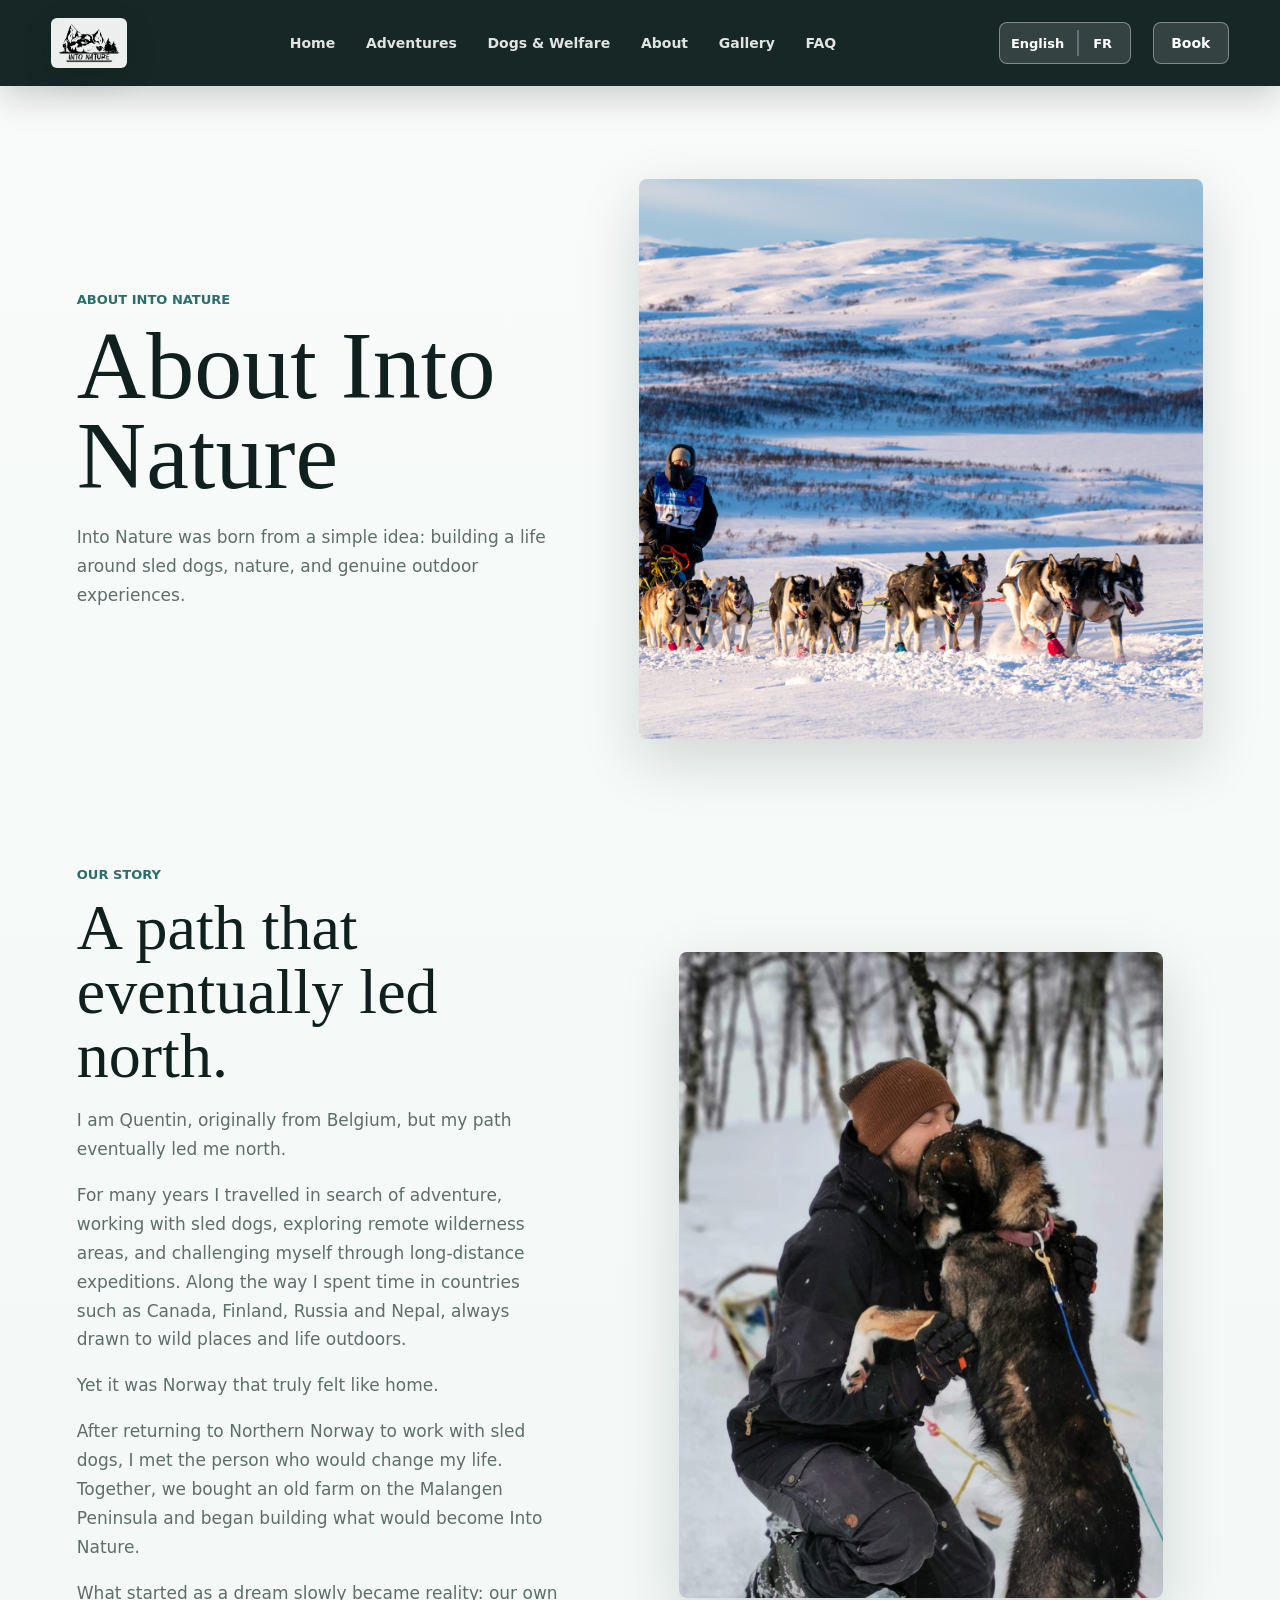
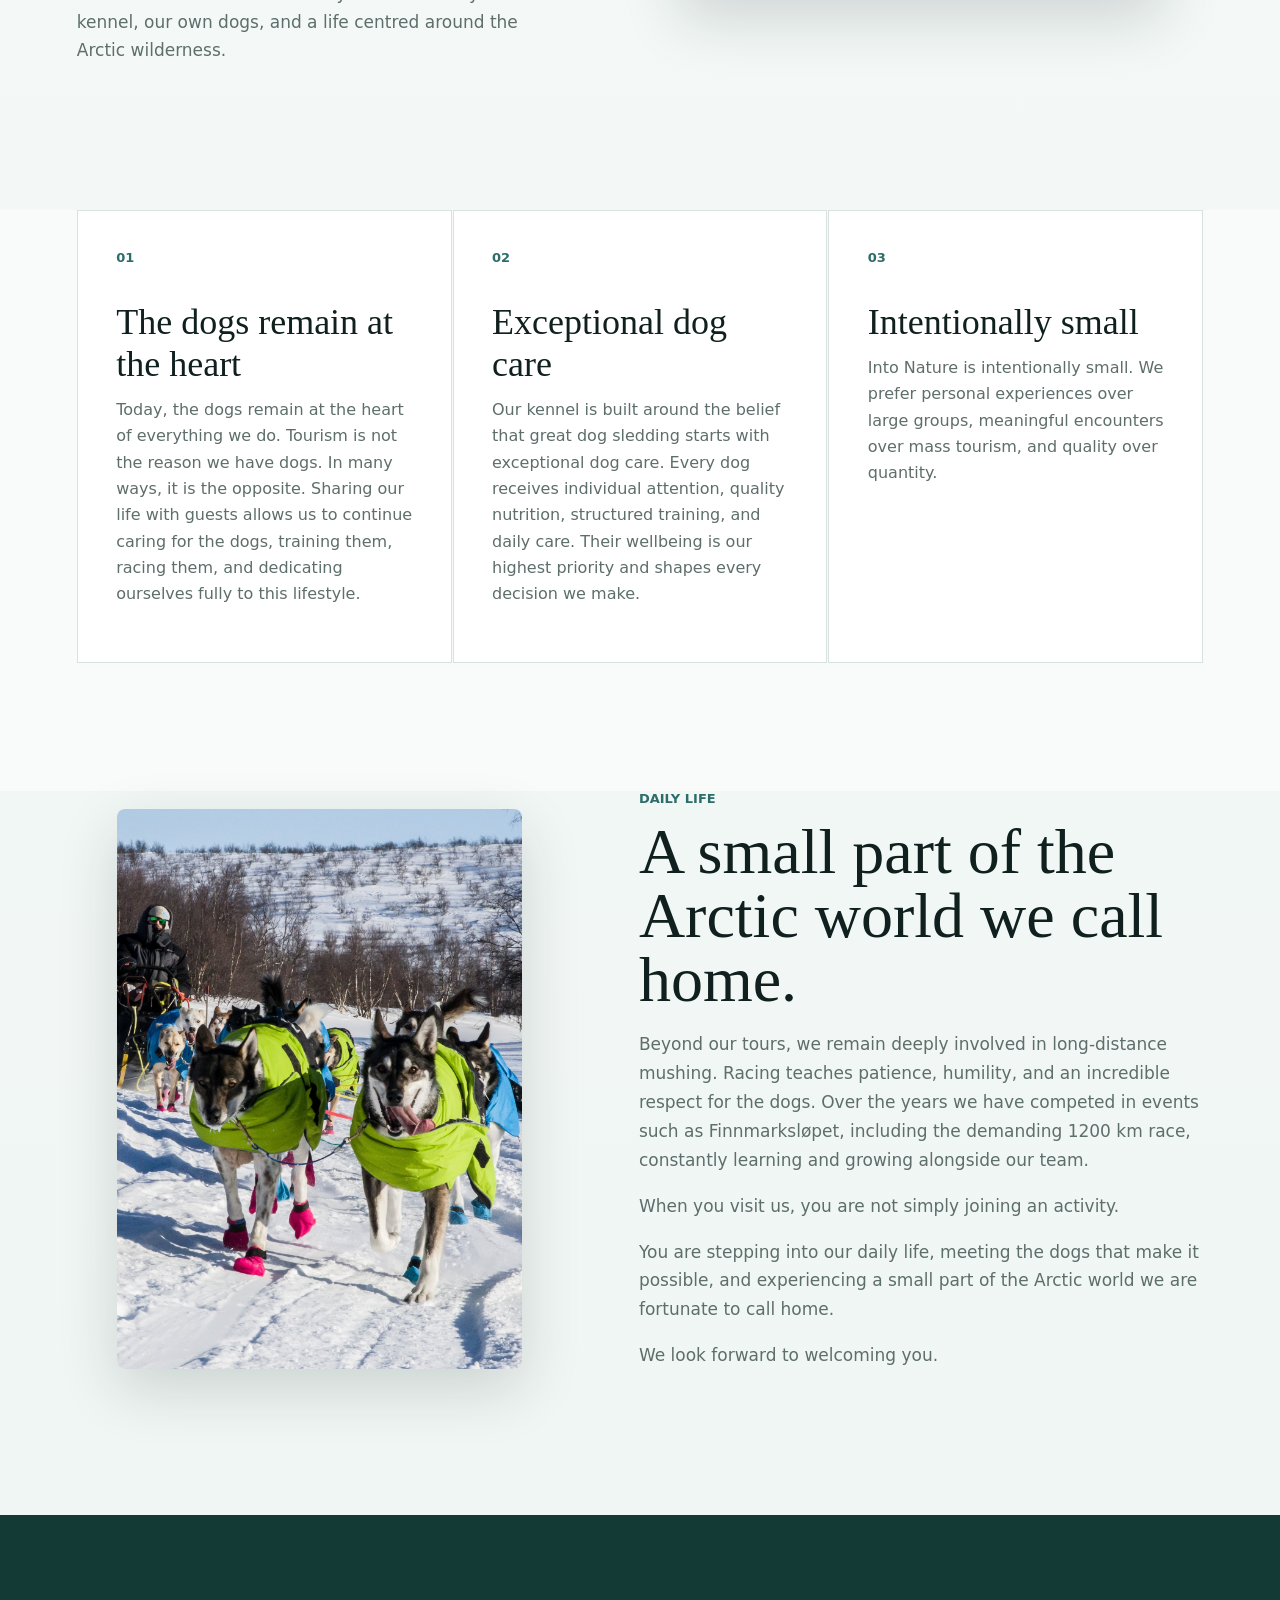
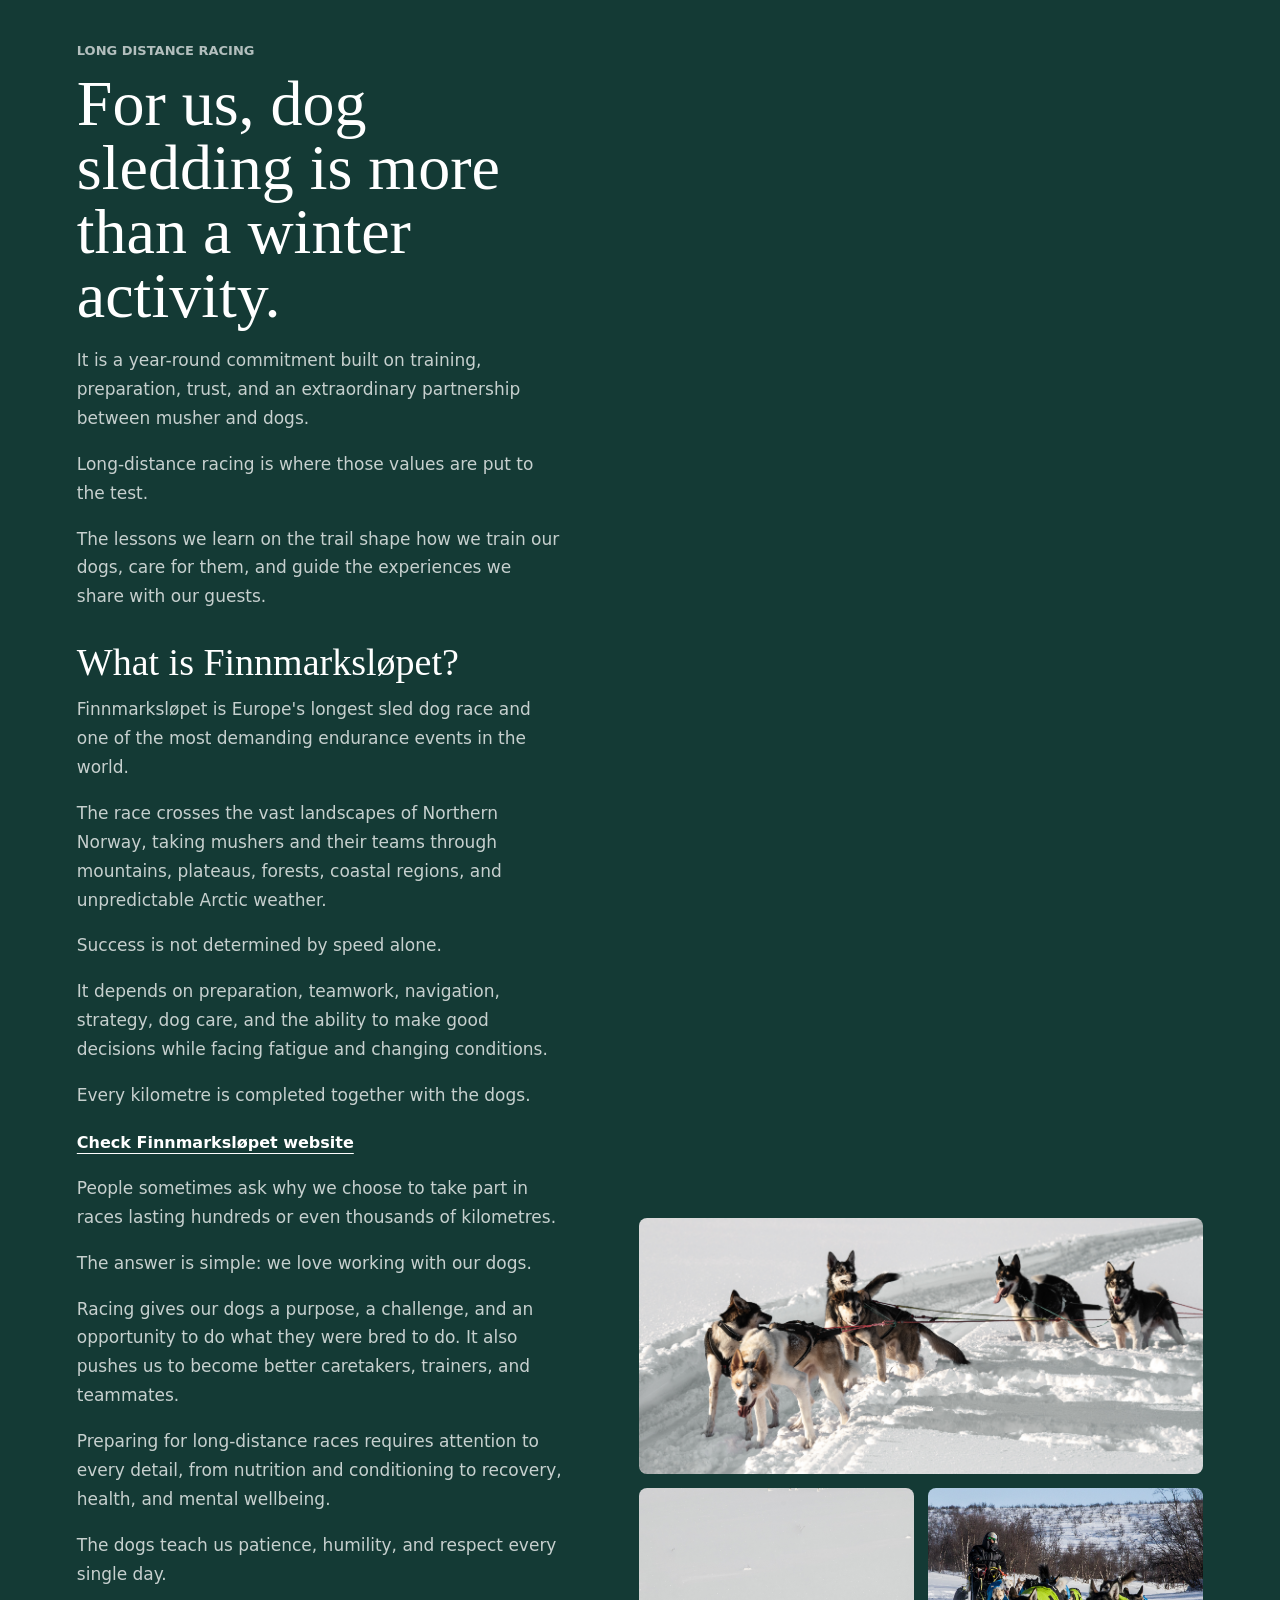
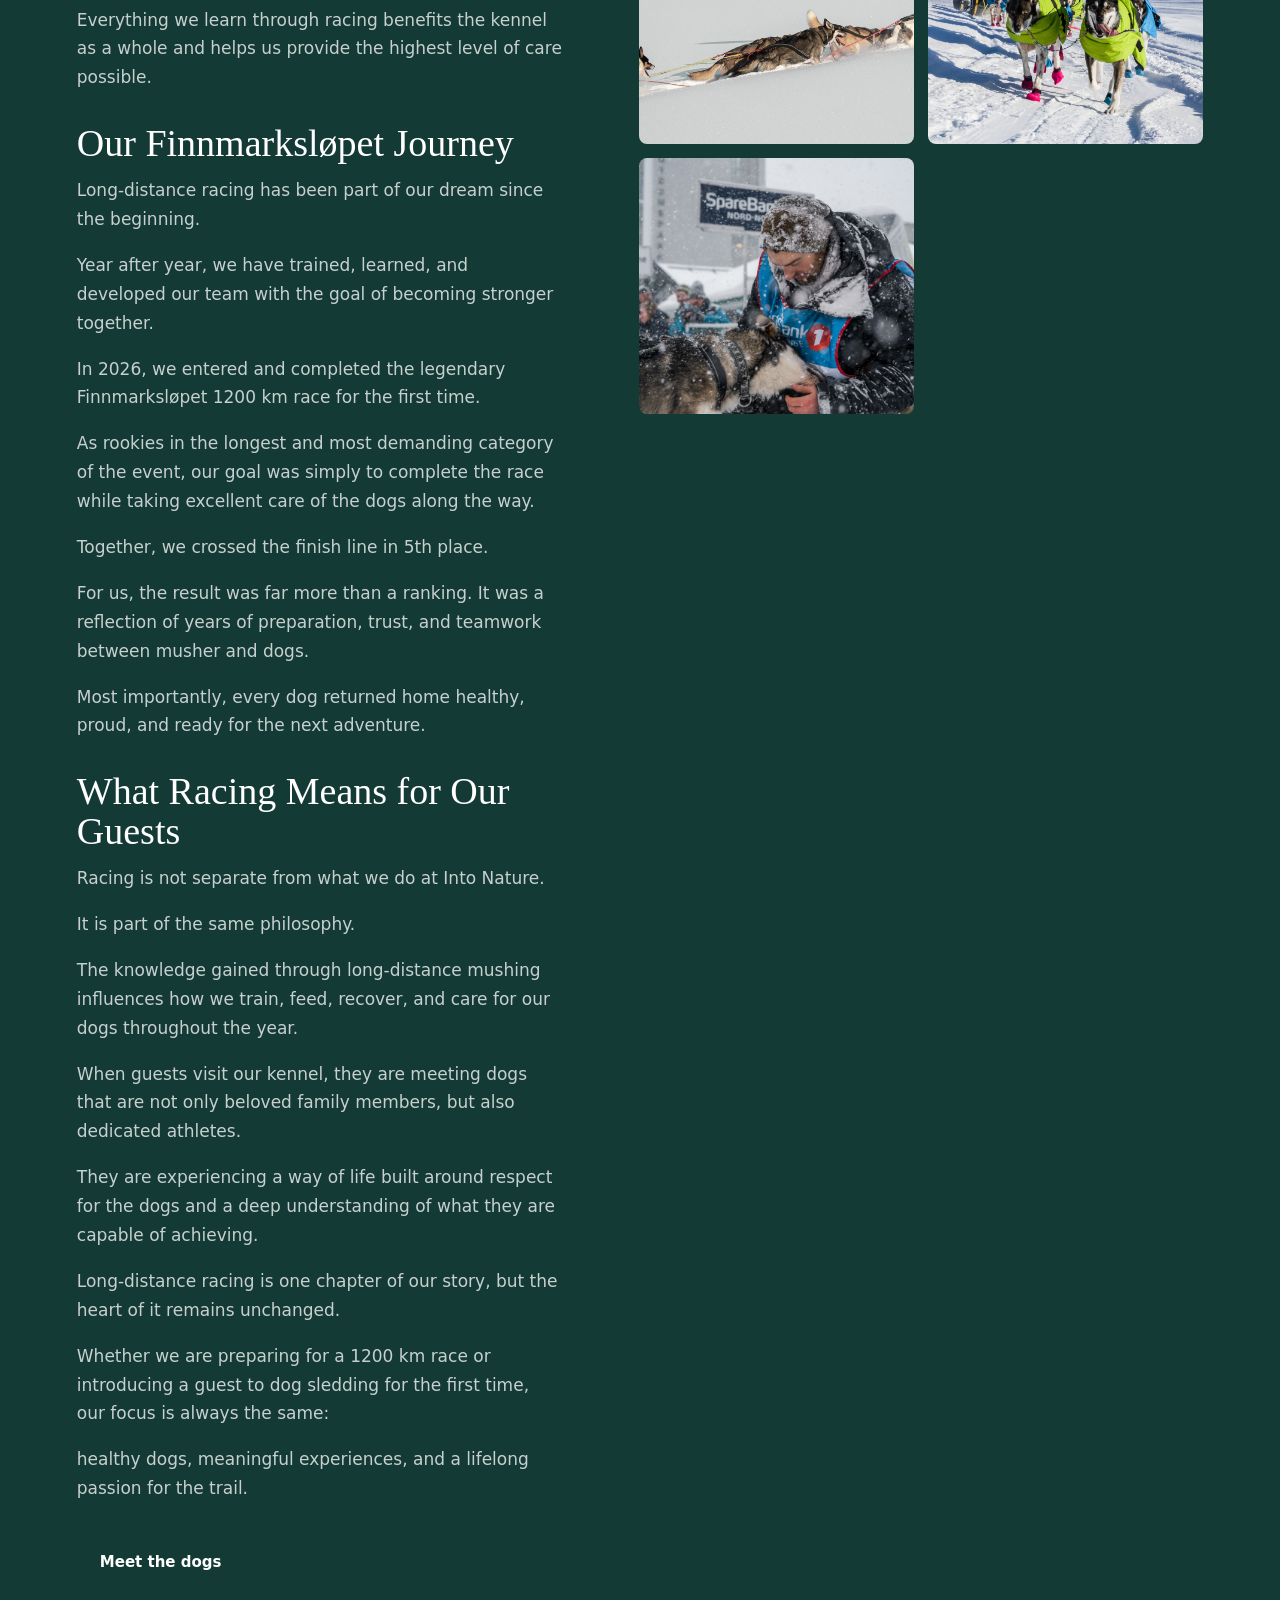
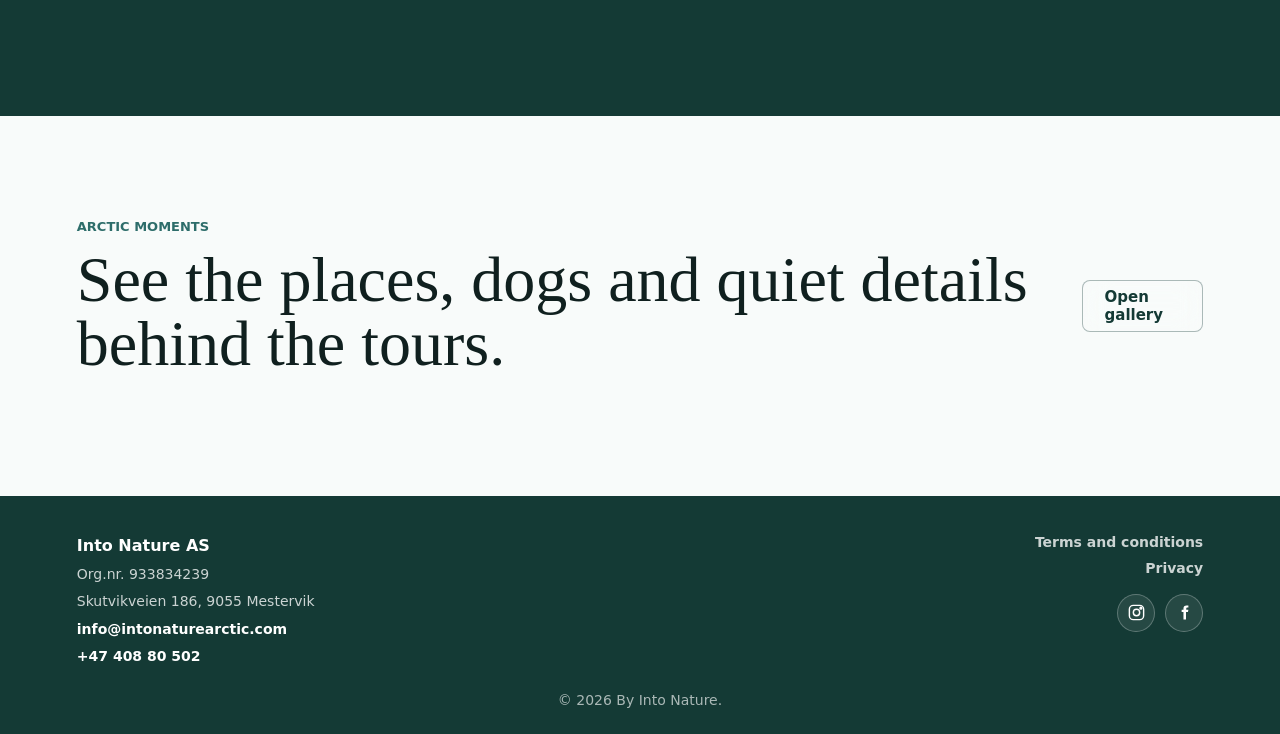
==== about.html @ b2d0daa9 "- Added About and Gallery pages with content, imagery and responsive layouts - Updated About page te" ====
<!doctype html>
<html lang="en">
  <head>
    <meta charset="utf-8">
    <meta name="viewport" content="width=device-width, initial-scale=1">
    <title>About Into Nature | Arctic Adventures near Tromso</title>
    <meta
      name="description"
      content="Meet Into Nature, a small family-run kennel and Arctic adventure company in Malangen near Tromso."
    >
    <link rel="icon" href="assets/shared/logo/intonature-logo-black.png">
    <link rel="stylesheet" href="css/styles.css?v=20260618-1">
  </head>
  <body class="legal-page">
    <header class="site-header" aria-label="Primary navigation">
      <a class="brand page-brand" href="index.html#top" aria-label="Into Nature Arctic Adventures home">
        <img class="brand-logo" src="assets/shared/logo/intonature-logo-black.png" alt="">
      </a>
      <nav class="nav-links" aria-label="Main menu">
        <a href="index.html#top">Home</a>
        <a href="index.html#adventures">Adventures</a>
        <a href="index.html#welfare">Dogs &amp; Welfare</a>
        <a href="about.html">About</a>
        <a href="gallery.html">Gallery</a>
        <a href="index.html#faq">FAQ</a>
      </nav>
      <button class="menu-toggle" type="button" aria-expanded="false" aria-controls="mobile-menu">
        <span class="menu-toggle-lines" aria-hidden="true"></span>
        <span>Menu</span>
      </button>
      <div class="header-actions">
        <button class="language-toggle" type="button" aria-label="Switch language" aria-live="polite">
          <span class="language-toggle-current">English</span>
          <span class="language-toggle-next">FR</span>
        </button>
        <a class="nav-cta" href="index.html#booking">Book</a>
      </div>
      <nav class="mobile-menu" id="mobile-menu" aria-label="Mobile menu">
        <a href="index.html#top">Home</a>
        <a href="index.html#adventures">Adventures</a>
        <a href="index.html#welfare">Dogs &amp; Welfare</a>
        <a href="about.html">About</a>
        <a href="gallery.html">Gallery</a>
        <a href="index.html#faq">FAQ</a>
      </nav>
    </header>

    <main class="about-page" id="top">
      <section class="about-hero">
        <div>
          <span class="section-note">About Into Nature</span>
          <h1>About Into Nature</h1>
          <p>
            Into Nature was born from a simple idea: building a life around sled dogs, nature, and genuine outdoor experiences.
          </p>
        </div>
        <img src="assets/pages/about/hero/sled-team-ridge.jpg" alt="Into Nature sled team in snowy Arctic landscape">
      </section>

      <section class="about-story-grid">
        <article class="about-story-card">
          <span class="section-note">Our story</span>
          <h2>A path that eventually led north.</h2>
          <p>
            I am Quentin, originally from Belgium, but my path eventually led me north.
          </p>
          <p>
            For many years I travelled in search of adventure, working with sled dogs, exploring remote wilderness areas, and challenging myself through long-distance expeditions. Along the way I spent time in countries such as Canada, Finland, Russia and Nepal, always drawn to wild places and life outdoors.
          </p>
          <p>
            Yet it was Norway that truly felt like home.
          </p>
          <p>
            After returning to Northern Norway to work with sled dogs, I met the person who would change my life. Together, we bought an old farm on the Malangen Peninsula and began building what would become Into Nature.
          </p>
          <p>
            What started as a dream slowly became reality: our own kennel, our own dogs, and a life centred around the Arctic wilderness.
          </p>
        </article>
        <figure class="about-feature-image">
          <img src="assets/pages/about/story/quentin-and-dog.jpg" alt="Quiet moment with one of the Into Nature huskies">
        </figure>
      </section>

      <section class="about-values" aria-label="What defines Into Nature">
        <div>
          <span>01</span>
          <h3>The dogs remain at the heart</h3>
          <p>Today, the dogs remain at the heart of everything we do. Tourism is not the reason we have dogs. In many ways, it is the opposite. Sharing our life with guests allows us to continue caring for the dogs, training them, racing them, and dedicating ourselves fully to this lifestyle.</p>
        </div>
        <div>
          <span>02</span>
          <h3>Exceptional dog care</h3>
          <p>Our kennel is built around the belief that great dog sledding starts with exceptional dog care. Every dog receives individual attention, quality nutrition, structured training, and daily care. Their wellbeing is our highest priority and shapes every decision we make.</p>
        </div>
        <div>
          <span>03</span>
          <h3>Intentionally small</h3>
          <p>Into Nature is intentionally small. We prefer personal experiences over large groups, meaningful encounters over mass tourism, and quality over quantity.</p>
        </div>
      </section>

      <section class="about-story-grid about-story-grid-reverse">
        <figure class="about-feature-image">
          <img src="assets/pages/about/racing/finnmarkslopet-team.jpg" alt="Into Nature sled dog team in long distance racing">
        </figure>
        <article class="about-story-card">
          <span class="section-note">Daily life</span>
          <h2>A small part of the Arctic world we call home.</h2>
          <p>
            Beyond our tours, we remain deeply involved in long-distance mushing. Racing teaches patience, humility, and an incredible respect for the dogs. Over the years we have competed in events such as Finnmarksløpet, including the demanding 1200 km race, constantly learning and growing alongside our team.
          </p>
          <p>
            When you visit us, you are not simply joining an activity.
          </p>
          <p>
            You are stepping into our daily life, meeting the dogs that make it possible, and experiencing a small part of the Arctic world we are fortunate to call home.
          </p>
          <p>
            We look forward to welcoming you.
          </p>
        </article>
      </section>

      <section class="racing-section" id="long-distance-racing">
        <div class="racing-copy">
          <span class="section-note">Long distance racing</span>
          <h2>For us, dog sledding is more than a winter activity.</h2>
          <p>
            It is a year-round commitment built on training, preparation, trust, and an extraordinary partnership between musher and dogs.
          </p>
          <p>
            Long-distance racing is where those values are put to the test.
          </p>
          <p>
            The lessons we learn on the trail shape how we train our dogs, care for them, and guide the experiences we share with our guests.
          </p>
          <h3>What is Finnmarksløpet?</h3>
          <p>
            Finnmarksløpet is Europe's longest sled dog race and one of the most demanding endurance events in the world.
          </p>
          <p>
            The race crosses the vast landscapes of Northern Norway, taking mushers and their teams through mountains, plateaus, forests, coastal regions, and unpredictable Arctic weather.
          </p>
          <p>
            Success is not determined by speed alone.
          </p>
          <p>
            It depends on preparation, teamwork, navigation, strategy, dog care, and the ability to make good decisions while facing fatigue and changing conditions.
          </p>
          <p>
            Every kilometre is completed together with the dogs.
          </p>
          <a class="racing-text-link" href="https://www.finnmarkslopet.no/" target="_blank" rel="noopener">Check Finnmarksløpet website</a>
          <p>
            People sometimes ask why we choose to take part in races lasting hundreds or even thousands of kilometres.
          </p>
          <p>
            The answer is simple: we love working with our dogs.
          </p>
          <p>
            Racing gives our dogs a purpose, a challenge, and an opportunity to do what they were bred to do. It also pushes us to become better caretakers, trainers, and teammates.
          </p>
          <p>
            Preparing for long-distance races requires attention to every detail, from nutrition and conditioning to recovery, health, and mental wellbeing.
          </p>
          <p>
            The dogs teach us patience, humility, and respect every single day.
          </p>
          <p>
            Everything we learn through racing benefits the kennel as a whole and helps us provide the highest level of care possible.
          </p>
          <h3>Our Finnmarksløpet Journey</h3>
          <p>
            Long-distance racing has been part of our dream since the beginning.
          </p>
          <p>
            Year after year, we have trained, learned, and developed our team with the goal of becoming stronger together.
          </p>
          <p>
            In 2026, we entered and completed the legendary Finnmarksløpet 1200 km race for the first time.
          </p>
          <p>
            As rookies in the longest and most demanding category of the event, our goal was simply to complete the race while taking excellent care of the dogs along the way.
          </p>
          <p>
            Together, we crossed the finish line in 5th place.
          </p>
          <p>
            For us, the result was far more than a ranking. It was a reflection of years of preparation, trust, and teamwork between musher and dogs.
          </p>
          <p>
            Most importantly, every dog returned home healthy, proud, and ready for the next adventure.
          </p>
          <h3>What Racing Means for Our Guests</h3>
          <p>
            Racing is not separate from what we do at Into Nature.
          </p>
          <p>
            It is part of the same philosophy.
          </p>
          <p>
            The knowledge gained through long-distance mushing influences how we train, feed, recover, and care for our dogs throughout the year.
          </p>
          <p>
            When guests visit our kennel, they are meeting dogs that are not only beloved family members, but also dedicated athletes.
          </p>
          <p>
            They are experiencing a way of life built around respect for the dogs and a deep understanding of what they are capable of achieving.
          </p>
          <p>
            Long-distance racing is one chapter of our story, but the heart of it remains unchanged.
          </p>
          <p>
            Whether we are preparing for a 1200 km race or introducing a guest to dog sledding for the first time, our focus is always the same:
          </p>
          <p>
            healthy dogs, meaningful experiences, and a lifelong passion for the trail.
          </p>
          <a class="button button-primary dark" href="dogs.html">Meet the dogs</a>
        </div>
        <div class="racing-gallery">
          <img src="assets/pages/about/racing/long-distance-team.jpg" alt="Long distance sled dog team crossing open snow">
          <img src="assets/pages/about/racing/race-trail.jpg" alt="Dog team climbing a snowy race trail">
          <img src="assets/pages/about/racing/finnmarkslopet-team.jpg" alt="Sled dogs in green harnesses on a race trail">
          <img src="assets/pages/about/racing/finish-line.jpg" alt="Dog sled racing finish line moment">
        </div>
      </section>

      <section class="gallery-teaser">
        <div>
          <span class="section-note">Arctic moments</span>
          <h2>See the places, dogs and quiet details behind the tours.</h2>
        </div>
        <a class="button button-secondary dark-outline" href="gallery.html">Open gallery</a>
      </section>
    </main>

    <footer>
      <div class="footer-main">
        <address class="footer-contact">
          <strong>Into Nature AS</strong>
          <span>Org.nr. 933834239</span>
          <span>Skutvikveien 186, 9055 Mestervik</span>
          <a href="mailto:info@intonaturearctic.com">info@intonaturearctic.com</a>
          <a href="tel:+4740880502">+47 408 80 502</a>
        </address>
        <div class="footer-actions">
          <nav class="footer-links" aria-label="Legal links">
            <a href="terms-and-conditions.html">Terms and conditions</a>
            <a href="privacy.html">Privacy</a>
          </nav>
          <div class="social-links" aria-label="Social media links">
            <a href="https://www.instagram.com/intonaturearctic/" aria-label="Into Nature on Instagram">
              <svg viewBox="0 0 24 24" aria-hidden="true">
                <rect x="3" y="3" width="18" height="18" rx="5"></rect>
                <circle cx="12" cy="12" r="4"></circle>
                <circle cx="17.5" cy="6.5" r="1.1"></circle>
              </svg>
            </a>
            <a href="https://www.facebook.com/intonaturearctic/" aria-label="Into Nature on Facebook">
              <svg viewBox="0 0 24 24" aria-hidden="true">
                <path d="M14.2 8.4V6.9c0-.7.5-1.1 1.2-1.1h1.5V3.2h-2.3c-2.6 0-3.9 1.6-3.9 3.8v1.4H8.4v2.9h2.3v9.5h3.2v-9.5h2.5l.5-2.9h-3Z"></path>
              </svg>
            </a>
          </div>
        </div>
      </div>
      <p class="footer-copyright">© 2026 By Into Nature.</p>
    </footer>
    <script src="js/languages.js?v=20260618-1"></script>
    <script src="js/main.js?v=20260618-1"></script>
  </body>
</html>
---- css/styles.css ----
:root {
  --ink: #10201f;
  --muted: #5e6e6b;
  --soft: #eef4f2;
  --snow: #f8fbfa;
  --line: #d8e2df;
  --pine: #143a35;
  --teal: #2d6d6a;
  --blue: #9ec4d5;
  --amber: #d69b4a;
  --white: #ffffff;
  --shadow: 0 20px 60px rgba(11, 34, 32, 0.16);
  font-family: Inter, ui-sans-serif, system-ui, -apple-system, BlinkMacSystemFont, "Segoe UI", sans-serif;
}

* {
  box-sizing: border-box;
}

html {
  scroll-behavior: smooth;
}

body {
  margin: 0;
  color: var(--ink);
  background: var(--snow);
  letter-spacing: 0;
  overflow-x: hidden;
}

a {
  color: inherit;
  text-decoration: none;
}

img {
  display: block;
  max-width: 100%;
}

.site-header {
  position: fixed;
  z-index: 1000;
  inset: 0 0 auto;
  width: 100%;
  display: flex;
  align-items: center;
  justify-content: space-between;
  gap: 24px;
  padding: 18px clamp(20px, 4vw, 58px);
  color: var(--white);
  background: linear-gradient(180deg, rgba(8, 24, 23, 0.74), rgba(8, 24, 23, 0));
}

.brand {
  display: inline-flex;
  align-items: center;
  gap: 12px;
  min-width: max-content;
}

.brand-hidden {
  width: 120px;
  min-width: 120px;
  height: 44px;
  pointer-events: none;
}

.page-brand {
  min-width: auto;
}

.brand-logo {
  width: 76px;
  height: 50px;
  object-fit: contain;
  border-radius: 6px;
  padding: 5px 7px;
  background: rgba(255, 255, 255, 0.92);
  box-shadow: 0 10px 30px rgba(5, 18, 17, 0.16);
}

.brand strong,
.brand small {
  display: block;
  line-height: 1.05;
}

.brand strong {
  font-size: 16px;
}

.brand small {
  margin-top: 3px;
  font-size: 12px;
  color: rgba(255, 255, 255, 0.78);
}

.nav-links {
  display: flex;
  align-items: center;
  gap: clamp(16px, 2.4vw, 34px);
  color: rgba(255, 255, 255, 0.88);
  font-size: 14px;
  font-weight: 650;
}

.header-actions {
  display: flex;
  align-items: center;
  gap: clamp(14px, 1.8vw, 22px);
}

.menu-toggle {
  display: none;
  min-height: 42px;
  align-items: center;
  justify-content: center;
  gap: 9px;
  border: 1px solid rgba(255, 255, 255, 0.38);
  border-radius: 8px;
  padding: 0 14px;
  background: rgba(255, 255, 255, 0.13);
  color: var(--white);
  cursor: pointer;
  font: inherit;
  font-size: 14px;
  font-weight: 800;
  backdrop-filter: blur(14px);
}

.menu-toggle-lines,
.menu-toggle-lines::before,
.menu-toggle-lines::after {
  display: block;
  width: 16px;
  height: 2px;
  border-radius: 999px;
  background: currentColor;
  content: "";
  transition: transform 180ms ease, opacity 180ms ease;
}

.menu-toggle-lines {
  position: relative;
}

.menu-toggle-lines::before,
.menu-toggle-lines::after {
  position: absolute;
  left: 0;
}

.menu-toggle-lines::before {
  top: -5px;
}

.menu-toggle-lines::after {
  top: 5px;
}

.menu-toggle[aria-expanded="true"] .menu-toggle-lines {
  transform: rotate(45deg);
}

.menu-toggle[aria-expanded="true"] .menu-toggle-lines::before {
  opacity: 0;
}

.menu-toggle[aria-expanded="true"] .menu-toggle-lines::after {
  top: 0;
  transform: rotate(90deg);
}

.mobile-menu {
  position: absolute;
  top: calc(100% - 8px);
  right: clamp(16px, 4vw, 58px);
  left: clamp(16px, 4vw, 58px);
  display: none;
  border: 1px solid rgba(255, 255, 255, 0.18);
  border-radius: 8px;
  padding: 10px;
  background: rgba(8, 26, 25, 0.94);
  box-shadow: 0 18px 44px rgba(5, 18, 17, 0.28);
  backdrop-filter: blur(18px);
}

.mobile-menu a {
  display: flex;
  min-height: 48px;
  align-items: center;
  border-radius: 6px;
  padding: 0 14px;
  color: var(--white);
  font-size: 15px;
  font-weight: 800;
}

.mobile-menu a:hover,
.mobile-menu a:focus-visible {
  background: rgba(255, 255, 255, 0.1);
}

.nav-links a,
.nav-cta,
.button,
.menu-toggle,
.language-toggle {
  transition: transform 180ms ease, background 180ms ease, color 180ms ease, border-color 180ms ease;
}

.nav-links a:hover,
.nav-cta:hover,
.button:hover,
.menu-toggle:hover,
.language-toggle:hover {
  transform: translateY(-1px);
}

.nav-cta {
  display: inline-flex;
  min-width: 76px;
  min-height: 42px;
  align-items: center;
  justify-content: center;
  border: 1px solid rgba(255, 255, 255, 0.38);
  border-radius: 8px;
  background: rgba(255, 255, 255, 0.13);
  color: var(--white);
  font-size: 14px;
  font-weight: 750;
}

.language-toggle {
  --divider-x: 60%;
  position: relative;
  display: grid;
  width: 132px;
  min-height: 42px;
  grid-template-columns: minmax(0, 1fr) minmax(0, 0.72fr);
  align-items: center;
  overflow: hidden;
  border: 1px solid rgba(255, 255, 255, 0.38);
  border-radius: 8px;
  padding: 0;
  background: rgba(255, 255, 255, 0.13);
  color: var(--white);
  cursor: pointer;
  font: inherit;
  font-size: 13px;
  font-weight: 850;
  line-height: 1;
  backdrop-filter: blur(14px);
  transition:
    transform 180ms ease,
    background 180ms ease,
    border-color 180ms ease,
    width 220ms ease,
    grid-template-columns 680ms cubic-bezier(0.22, 1, 0.36, 1);
}

.language-toggle::before {
  position: absolute;
  top: 7px;
  bottom: 7px;
  left: var(--divider-x);
  width: 1px;
  background: rgba(255, 255, 255, 0.5);
  content: "";
  transform: translateX(-50%);
  transition: left 680ms cubic-bezier(0.22, 1, 0.36, 1);
}

.language-toggle:hover {
  border-color: rgba(255, 255, 255, 0.54);
  background: rgba(255, 255, 255, 0.18);
}

.language-toggle-current,
.language-toggle-next {
  position: relative;
  z-index: 1;
  display: grid;
  min-width: 0;
  height: 100%;
  place-items: center;
  padding: 0 10px;
  white-space: nowrap;
  opacity: 1;
  transition: opacity 300ms ease, transform 300ms ease;
}

.language-toggle.is-changing .language-toggle-current,
.language-toggle.is-changing .language-toggle-next {
  opacity: 0;
  transform: translateY(2px);
}

.language-toggle.is-fr {
  --divider-x: 38%;
  grid-template-columns: minmax(0, 0.66fr) minmax(0, 1.34fr);
}

.hero {
  position: relative;
  min-height: 96vh;
  overflow: hidden;
  background: #0c2222;
}

.hero-media {
  position: absolute;
  inset: 0;
  background:
    linear-gradient(90deg, rgba(5, 20, 19, 0.92) 0%, rgba(7, 24, 24, 0.7) 42%, rgba(7, 24, 24, 0.06) 100%),
    linear-gradient(0deg, rgba(12, 34, 34, 0.86) 0%, rgba(12, 34, 34, 0) 38%),
    url("../assets/pages/home/hero/dog-sledding-malangen.jpg") center / cover;
  transform: scale(1.02);
}

.hero-logo-showcase {
  position: absolute;
  z-index: 1;
  top: 16%;
  left: clamp(42px, 6vw, 86px);
  display: grid;
  width: clamp(430px, 30vw, 660px);
  aspect-ratio: 1.9;
  place-items: center;
  border: 0;
  border-radius: 0;
  background: none;
  box-shadow: none;
  transform: translateY(-50%);
}

.hero-logo-showcase::before {
  position: absolute;
  inset: -90px -160px;
  z-index: -1;
  border-radius: 999px;
  background:
    radial-gradient(ellipse at center, rgba(255, 255, 255, 0.92) 0%, rgba(255, 255, 255, 0.72) 22%, rgba(255, 255, 255, 0.38) 43%, rgba(255, 255, 255, 0.14) 62%, rgba(255, 255, 255, 0) 82%);
  content: "";
  filter: blur(22px);
}

.hero-logo-showcase::after {
  position: absolute;
  inset: -48px -100px;
  z-index: -1;
  border-radius: 999px;
  background:
    radial-gradient(ellipse at center, rgba(232, 241, 240, 0.5) 0%, rgba(232, 241, 240, 0.22) 42%, rgba(232, 241, 240, 0) 78%);
  content: "";
  filter: blur(34px);
}

.hero-logo-showcase img {
  width: 78%;
  height: 76%;
  object-fit: contain;
  filter: drop-shadow(0 10px 16px rgba(0, 0, 0, 0.32));
}

.hero-content {
  position: relative;
  z-index: 2;
  display: grid;
  min-height: 96vh;
  grid-template-columns: minmax(0, 760px) minmax(260px, 360px);
  align-items: end;
  gap: clamp(28px, 6vw, 90px);
  padding: 300px clamp(20px, 6vw, 86px) 78px;
  color: var(--white);
}

.hero-copy {
  min-width: 0;
  max-width: 770px;
}

h1,
h2,
h3,
p {
  margin-top: 0;
}

h1 {
  max-width: 750px;
  margin-bottom: 24px;
  font-family: Georgia, "Times New Roman", serif;
  font-size: clamp(48px, 8vw, 104px);
  font-weight: 500;
  line-height: 0.95;
}

.hero-copy p {
  max-width: 620px;
  margin-bottom: 34px;
  color: rgba(255, 255, 255, 0.86);
  font-size: clamp(18px, 2.1vw, 24px);
  line-height: 1.45;
}

.hero-actions {
  display: flex;
  flex-wrap: wrap;
  gap: 14px;
}

.button {
  display: inline-flex;
  min-height: 52px;
  align-items: center;
  justify-content: center;
  border-radius: 8px;
  padding: 0 22px;
  font-size: 15px;
  font-weight: 800;
}

.button-primary {
  border: 1px solid var(--amber);
  background: var(--amber);
  color: #17201d;
}

.button-secondary {
  border: 1px solid rgba(255, 255, 255, 0.42);
  background: rgba(255, 255, 255, 0.12);
  color: var(--white);
  backdrop-filter: blur(14px);
}

.button.dark {
  border-color: var(--pine);
  background: var(--pine);
  color: var(--white);
}

.hero-panel {
  width: 100%;
  max-width: 360px;
  border: 1px solid rgba(255, 255, 255, 0.22);
  border-radius: 8px;
  padding: 24px;
  background: rgba(8, 26, 25, 0.64);
  box-shadow: var(--shadow);
  backdrop-filter: blur(18px);
}

.panel-label {
  display: block;
  margin-bottom: 18px;
  color: var(--blue);
  font-size: 12px;
  font-weight: 850;
  text-transform: uppercase;
}

.hero-panel strong {
  display: block;
  margin-bottom: 10px;
  font-family: Georgia, "Times New Roman", serif;
  font-size: 28px;
  font-weight: 500;
  line-height: 1.08;
}

.hero-panel p {
  margin-bottom: 0;
  color: rgba(255, 255, 255, 0.78);
  font-size: 15px;
  line-height: 1.6;
}

.intro-band,
.section,
.story-section,
.faq-section,
.booking-cta {
  padding: clamp(70px, 9vw, 124px) clamp(20px, 6vw, 86px);
}

.intro-band {
  display: grid;
  grid-template-columns: minmax(0, 1fr) minmax(320px, 560px);
  gap: clamp(34px, 7vw, 90px);
  align-items: start;
  background: var(--white);
}

.intro-copy h2,
.section-heading h2,
.story-copy h2,
.booking-cta h2 {
  margin-bottom: 18px;
  font-family: Georgia, "Times New Roman", serif;
  font-size: clamp(34px, 4.6vw, 64px);
  font-weight: 500;
  line-height: 1;
}

.intro-copy p,
.section-heading p,
.story-copy p,
.booking-cta p {
  color: var(--muted);
  font-size: 17px;
  line-height: 1.7;
}

.fact-list {
  display: grid;
  gap: 0;
  margin: 0;
  border-top: 1px solid var(--line);
}

.fact-list div {
  display: grid;
  grid-template-columns: 136px 1fr;
  gap: 20px;
  padding: 22px 0;
  border-bottom: 1px solid var(--line);
}

.fact-list dt {
  color: var(--teal);
  font-size: 13px;
  font-weight: 850;
  text-transform: uppercase;
}

.fact-list dd {
  margin: 0;
  font-family: Georgia, "Times New Roman", serif;
  font-size: 23px;
}

.section {
  background: var(--snow);
}

.section-heading {
  max-width: 880px;
  margin-bottom: 42px;
}

.section-heading p {
  max-width: 660px;
  margin-bottom: 6px;
}

.tour-grid {
  display: grid;
  grid-template-columns: repeat(2, minmax(0, 1fr));
  grid-auto-rows: 1fr;
  align-items: stretch;
  gap: 18px;
}

.tour-card {
  display: grid;
  grid-template-rows: auto 1fr;
  height: 100%;
  overflow: hidden;
  border: 1px solid var(--line);
  border-radius: 8px;
  background: var(--white);
  box-shadow: 0 14px 34px rgba(16, 32, 31, 0.07);
  transition: transform 180ms ease, box-shadow 180ms ease, border-color 180ms ease;
}

.tour-card:hover {
  border-color: rgba(45, 109, 106, 0.34);
  box-shadow: 0 20px 46px rgba(16, 32, 31, 0.11);
  transform: translateY(-2px);
}

.tour-card.featured {
  grid-row: auto;
}

.tour-card img {
  width: 100%;
  height: clamp(230px, 19vw, 310px);
  object-fit: cover;
}

.tour-card.featured img {
  height: clamp(230px, 19vw, 310px);
}

.tour-card div {
  display: flex;
  flex-direction: column;
  padding: 24px;
}

.tour-card h3,
.reassurance-list h3 {
  margin-bottom: 10px;
  font-family: Georgia, "Times New Roman", serif;
  font-size: clamp(24px, 1.8vw, 28px);
  font-weight: 500;
}

.tour-card p,
.reassurance-list p {
  margin-bottom: 0;
  color: var(--muted);
  font-size: 15px;
  line-height: 1.6;
}

.tour-card ul {
  display: flex;
  flex-wrap: wrap;
  gap: 8px;
  margin: 20px 0 0;
  padding: 0;
  list-style: none;
}

.tour-card li {
  border: 1px solid var(--line);
  border-radius: 8px;
  padding: 8px 10px;
  color: var(--pine);
  font-size: 13px;
  font-weight: 760;
}

.tour-card-btn {
  display: inline-flex;
  min-height: 42px;
  align-items: center;
  align-self: flex-end;
  justify-content: center;
  gap: 8px;
  margin-top: auto;
  border: 1px solid rgba(45, 109, 106, 0.28);
  border-radius: 8px;
  padding: 0 16px;
  background: #173f3a;
  color: var(--white);
  cursor: pointer;
  font: inherit;
  font-size: 14px;
  font-weight: 850;
  line-height: 1;
  transition: transform 180ms ease, background 180ms ease, box-shadow 180ms ease, border-color 180ms ease;
}

.tour-card-btn::after {
  width: 7px;
  height: 7px;
  border-top: 2px solid currentColor;
  border-right: 2px solid currentColor;
  content: "";
  transform: rotate(45deg);
}

.tour-card-btn:hover {
  border-color: rgba(45, 109, 106, 0.48);
  background: #235f59;
  box-shadow: 0 10px 22px rgba(20, 58, 53, 0.18);
  transform: translateY(-1px);
}

.tour-card-btn:focus-visible {
  outline: 3px solid rgba(45, 109, 106, 0.28);
  outline-offset: 3px;
}

.tour-card-transport {
  margin: 18px 0 18px;
}

@media (min-width: 981px) {
  .tour-card div {
    min-height: 320px;
  }
}

.logistics {
  display: grid;
  grid-template-columns: repeat(4, 1fr);
  gap: 1px;
  background: var(--pine);
  color: var(--white);
}

.logistics div {
  min-height: 250px;
  padding: 34px clamp(18px, 2.5vw, 34px);
  background: rgba(255, 255, 255, 0.045);
}

.logistics span {
  display: block;
  margin-bottom: 44px;
  color: var(--amber);
  font-size: 13px;
  font-weight: 850;
}

.logistics strong {
  display: block;
  margin-bottom: 12px;
  font-family: Georgia, "Times New Roman", serif;
  font-size: 30px;
  font-weight: 500;
  line-height: 1.08;
}

.logistics p {
  margin-bottom: 0;
  color: rgba(255, 255, 255, 0.72);
  line-height: 1.55;
}

.reviews-section {
  display: grid;
  grid-template-columns: minmax(280px, 0.55fr) minmax(0, 1fr);
  gap: clamp(34px, 6vw, 84px);
  align-items: center;
  overflow: hidden;
  padding: clamp(70px, 8vw, 112px) 0 clamp(70px, 8vw, 112px) clamp(20px, 6vw, 86px);
  background: var(--snow);
}

.reviews-copy {
  max-width: 520px;
}

.reviews-copy h2 {
  margin-bottom: 18px;
  font-family: Georgia, "Times New Roman", serif;
  font-size: clamp(34px, 4.4vw, 58px);
  font-weight: 500;
  line-height: 1;
}

.reviews-copy p {
  color: var(--muted);
  font-size: 17px;
  line-height: 1.7;
}

.reviews-link,
.faq-more-link {
  display: inline-flex;
  min-height: 48px;
  align-items: center;
  justify-content: center;
  margin-top: 18px;
  border: 1px solid rgba(45, 109, 106, 0.28);
  border-radius: 8px;
  padding: 0 18px;
  background: var(--white);
  color: var(--pine);
  font-size: 14px;
  font-weight: 850;
  transition: transform 180ms ease, border-color 180ms ease, box-shadow 180ms ease;
}

.reviews-link:hover,
.faq-more-link:hover {
  border-color: rgba(45, 109, 106, 0.48);
  box-shadow: 0 12px 26px rgba(16, 32, 31, 0.08);
  transform: translateY(-1px);
}

.reviews-link-mobile {
  display: none;
}

.review-carousel {
  position: relative;
  overflow: hidden;
  padding: 14px 0;
}

.review-carousel::before,
.review-carousel::after {
  position: absolute;
  z-index: 2;
  top: 0;
  bottom: 0;
  width: 90px;
  content: "";
  pointer-events: none;
}

.review-carousel::before {
  left: 0;
  background: linear-gradient(90deg, var(--snow), rgba(248, 251, 250, 0));
}

.review-carousel::after {
  right: 0;
  background: linear-gradient(270deg, var(--snow), rgba(248, 251, 250, 0));
}

.review-track {
  display: flex;
  width: max-content;
  gap: 16px;
  animation: review-scroll 34s linear infinite;
}

.review-carousel:hover .review-track {
  animation-play-state: paused;
}

.review-card {
  width: min(300px, 72vw);
  border: 1px solid var(--line);
  border-radius: 8px;
  padding: 20px;
  background: var(--white);
  box-shadow: 0 14px 34px rgba(16, 32, 31, 0.06);
}

.review-card-soft {
  background: #edf5f2;
}

.review-meta {
  display: flex;
  align-items: baseline;
  justify-content: space-between;
  gap: 12px;
  margin-bottom: 10px;
}

.review-meta strong {
  color: var(--ink);
  font-size: 14px;
  font-weight: 850;
}

.review-meta span {
  color: var(--muted);
  font-size: 12px;
}

.review-stars {
  margin-bottom: 12px;
  color: #d89a2b;
  font-size: 16px;
  letter-spacing: 0;
}

.review-card p {
  margin: 0;
  color: var(--ink);
  font-size: 15px;
  line-height: 1.55;
}

@keyframes review-scroll {
  from {
    transform: translateX(0);
  }

  to {
    transform: translateX(calc(-50% - 8px));
  }
}

@media (prefers-reduced-motion: reduce) {
  .review-track {
    animation: none;
  }
}

.story-section {
  display: grid;
  grid-template-columns: minmax(280px, 0.82fr) minmax(0, 1fr);
  gap: clamp(34px, 7vw, 88px);
  align-items: center;
  background:
    linear-gradient(90deg, var(--white), rgba(238, 244, 242, 0.72));
}

.story-image {
  min-height: 620px;
  border-radius: 8px;
  background:
    linear-gradient(0deg, rgba(12, 34, 34, 0.36), rgba(12, 34, 34, 0)),
    url("../assets/pages/home/story/malangen-fjord-aerial.jpg") center / cover;
  box-shadow: var(--shadow);
}

.story-copy {
  max-width: 660px;
}

.section-note {
  display: block;
  margin-bottom: 14px;
  color: var(--teal);
  font-size: 13px;
  font-weight: 900;
  text-transform: uppercase;
}

.story-points {
  display: grid;
  grid-template-columns: repeat(2, minmax(0, 1fr));
  gap: 14px;
  margin-top: 32px;
}

.story-points article {
  border: 1px solid var(--line);
  border-radius: 8px;
  padding: 18px;
  background: rgba(255, 255, 255, 0.76);
}

.story-points strong {
  display: block;
  margin-bottom: 8px;
  font-family: Georgia, "Times New Roman", serif;
  font-size: 22px;
  font-weight: 500;
  line-height: 1.1;
}

.story-points p {
  margin: 0;
  color: var(--muted);
  font-size: 14px;
  line-height: 1.55;
}

.story-link {
  display: inline-flex;
  min-height: 48px;
  align-items: center;
  justify-content: center;
  margin-top: 28px;
  border: 1px solid rgba(20, 58, 53, 0.2);
  border-radius: 8px;
  padding: 0 18px;
  background: var(--pine);
  color: var(--white);
  font-size: 14px;
  font-weight: 850;
  transition: transform 180ms ease, background 180ms ease, box-shadow 180ms ease;
}

.story-link:hover {
  background: #235f59;
  box-shadow: 0 12px 26px rgba(20, 58, 53, 0.18);
  transform: translateY(-1px);
}

.split {
  display: grid;
  grid-template-columns: minmax(0, 0.9fr) minmax(340px, 0.85fr);
  gap: clamp(32px, 7vw, 86px);
  align-items: start;
}

.section-heading.compact {
  display: block;
  margin-bottom: 0;
}

.reassurance-list {
  display: grid;
  gap: 14px;
}

.reassurance-list div {
  border: 1px solid var(--line);
  border-radius: 8px;
  padding: 26px;
  background: var(--white);
}

.faq-section {
  background: #e7f0ed;
}

.faq-list {
  display: grid;
  gap: 12px;
  max-width: 920px;
}

.faq-more-link {
  margin-top: 22px;
  background: var(--pine);
  color: var(--white);
}

details {
  border: 1px solid rgba(20, 58, 53, 0.16);
  border-radius: 8px;
  background: rgba(255, 255, 255, 0.7);
}

summary {
  cursor: pointer;
  padding: 22px 24px;
  font-size: 18px;
  font-weight: 800;
}

details p {
  margin: 0;
  padding: 0 24px 24px;
  color: var(--muted);
  line-height: 1.65;
}

.booking-cta {
  display: flex;
  align-items: center;
  justify-content: space-between;
  gap: 30px;
  background:
    linear-gradient(90deg, rgba(255, 255, 255, 0.92), rgba(255, 255, 255, 0.62)),
    url("../assets/pages/home/booking-cta/dog-sledding-malangen.jpg") center / cover;
}

.booking-cta div {
  max-width: 760px;
}

footer {
  display: grid;
  gap: 26px;
  padding: 38px clamp(20px, 6vw, 86px) 26px;
  background: var(--pine);
  color: rgba(255, 255, 255, 0.78);
  font-size: 14px;
}

.footer-main {
  display: flex;
  align-items: flex-start;
  justify-content: space-between;
  gap: 28px;
}

.footer-contact {
  display: grid;
  gap: 7px;
  max-width: 360px;
  font-style: normal;
  line-height: 1.45;
}

.footer-contact strong {
  color: var(--white);
  font-size: 16px;
}

footer a {
  color: var(--white);
  font-weight: 800;
}

.footer-actions {
  display: grid;
  justify-items: end;
  gap: 18px;
}

.footer-links {
  display: grid;
  justify-items: end;
  gap: 10px;
}

.footer-links a {
  color: rgba(255, 255, 255, 0.78);
  font-weight: 750;
}

.footer-links a:hover {
  color: var(--white);
}

.footer-copyright {
  margin: 0;
  color: rgba(255, 255, 255, 0.64);
  text-align: center;
}

.social-links {
  display: flex;
  align-items: center;
  justify-content: flex-end;
  gap: 10px;
}

.social-links a {
  display: grid;
  width: 38px;
  height: 38px;
  place-items: center;
  border: 1px solid rgba(255, 255, 255, 0.26);
  border-radius: 50%;
  background: rgba(255, 255, 255, 0.08);
  color: var(--white);
  transition: transform 180ms ease, background 180ms ease, border-color 180ms ease;
}

.social-links a:hover {
  border-color: rgba(255, 255, 255, 0.5);
  background: rgba(255, 255, 255, 0.16);
  transform: translateY(-1px);
}

.social-links svg {
  width: 19px;
  height: 19px;
  fill: none;
  stroke: currentColor;
  stroke-width: 1.8;
  stroke-linecap: round;
  stroke-linejoin: round;
}

.social-links a:nth-child(2) svg {
  fill: currentColor;
  stroke: none;
}

.legal-page .site-header {
  background: rgba(8, 26, 25, 0.94);
  box-shadow: 0 12px 34px rgba(5, 18, 17, 0.18);
}

.legal-main {
  padding: 150px clamp(20px, 6vw, 86px) 90px;
  background: var(--snow);
}

.legal-content {
  max-width: 900px;
}

.legal-content h1 {
  max-width: 780px;
  margin-bottom: 18px;
  color: var(--ink);
  font-size: clamp(42px, 6vw, 72px);
  line-height: 0.98;
}

.legal-updated {
  margin-bottom: 48px;
  color: var(--muted);
}

.legal-section {
  border-top: 1px solid var(--line);
  padding: 30px 0;
}

.legal-section h2 {
  margin-bottom: 12px;
  font-family: Georgia, "Times New Roman", serif;
  font-size: clamp(26px, 3vw, 36px);
  font-weight: 500;
}

.legal-section p,
.legal-section li {
  color: var(--muted);
  font-size: 16px;
  line-height: 1.7;
}

.legal-section p {
  margin-bottom: 14px;
}

.legal-section p:last-child,
.legal-section ul:last-child {
  margin-bottom: 0;
}

.legal-section ul {
  display: grid;
  gap: 8px;
  margin: 0 0 14px;
  padding-left: 20px;
}

body.modal-open {
  overflow: hidden;
}

.legal-modal {
  width: min(920px, calc(100vw - 32px));
  max-height: min(820px, calc(100vh - 32px));
  margin: auto;
  border: 0;
  border-radius: 10px;
  padding: 0;
  background: transparent;
  color: var(--ink);
}

.legal-modal::backdrop {
  background: rgba(5, 18, 17, 0.68);
  backdrop-filter: blur(8px);
}

.legal-modal-shell {
  position: relative;
  overflow: hidden;
  border: 1px solid rgba(212, 226, 222, 0.8);
  border-radius: 10px;
  background: var(--snow);
  box-shadow: 0 34px 90px rgba(5, 18, 17, 0.32);
}

.legal-modal-close {
  position: absolute;
  top: 18px;
  right: 18px;
  z-index: 2;
  display: grid;
  width: 42px;
  height: 42px;
  place-items: center;
  border: 1px solid var(--line);
  border-radius: 50%;
  background: rgba(255, 255, 255, 0.92);
  color: var(--pine);
  cursor: pointer;
  transition: transform 180ms ease, border-color 180ms ease, background 180ms ease;
}

.legal-modal-close::before,
.legal-modal-close::after {
  position: absolute;
  width: 16px;
  height: 2px;
  border-radius: 999px;
  background: currentColor;
  content: "";
}

.legal-modal-close::before {
  transform: rotate(45deg);
}

.legal-modal-close::after {
  transform: rotate(-45deg);
}

.legal-modal-close:hover {
  border-color: rgba(45, 109, 106, 0.38);
  background: var(--white);
  transform: translateY(-1px);
}

.legal-modal-content {
  max-height: min(820px, calc(100vh - 32px));
  overflow-y: auto;
  padding: clamp(28px, 5vw, 56px);
  padding-right: clamp(28px, 5vw, 72px);
}

.legal-modal-content:focus {
  outline: none;
}

.legal-modal-content .legal-content {
  max-width: none;
}

.legal-modal-content .legal-content h1 {
  padding-right: 58px;
  font-size: clamp(34px, 5vw, 58px);
}

.legal-modal-content .legal-section h2 {
  font-size: clamp(24px, 2.6vw, 32px);
}

.legal-modal-loading {
  margin: 0;
  color: var(--muted);
  font-weight: 750;
}

.adventures-page {
  background:
    linear-gradient(180deg, var(--snow), #eef5f2 52%, var(--snow));
}

.adventure-page-hero {
  max-width: 1120px;
  padding: 154px clamp(20px, 6vw, 86px) 56px;
}

.adventure-page-hero h1 {
  max-width: 860px;
  margin-bottom: 18px;
  color: var(--ink);
  font-size: clamp(46px, 7vw, 92px);
}

.adventure-page-hero p {
  max-width: 720px;
  color: var(--muted);
  font-size: 18px;
  line-height: 1.7;
}

.activity-nav {
  position: sticky;
  z-index: 80;
  top: 78px;
  display: flex;
  gap: 10px;
  overflow-x: auto;
  border-top: 1px solid var(--line);
  border-bottom: 1px solid var(--line);
  padding: 12px clamp(20px, 6vw, 86px);
  background: rgba(248, 251, 250, 0.92);
  box-shadow: 0 12px 30px rgba(16, 32, 31, 0.06);
  backdrop-filter: blur(14px);
  scrollbar-width: none;
}

.activity-nav::-webkit-scrollbar {
  display: none;
}

.activity-nav a {
  display: inline-flex;
  min-height: 40px;
  flex: 0 0 auto;
  align-items: center;
  justify-content: center;
  border: 1px solid rgba(20, 58, 53, 0.16);
  border-radius: 8px;
  padding: 0 14px;
  background: var(--white);
  color: var(--pine);
  font-size: 13px;
  font-weight: 850;
  transition: transform 180ms ease, border-color 180ms ease, background 180ms ease;
}

.activity-nav a:hover,
.activity-nav a:focus-visible {
  border-color: rgba(45, 109, 106, 0.42);
  background: #eef6f3;
  transform: translateY(-1px);
}

.activity-section {
  display: grid;
  grid-template-columns: minmax(420px, 0.78fr) minmax(0, 1.22fr);
  gap: clamp(34px, 5vw, 82px);
  align-items: start;
  max-width: 1580px;
  margin: 0 auto;
  padding: clamp(54px, 7vw, 96px) clamp(20px, 6vw, 86px);
  scroll-margin-top: 148px;
}

.activity-section:nth-of-type(even) .activity-media {
  order: 0;
}

.activity-media {
  overflow: hidden;
  border: 1px solid var(--line);
  border-radius: 8px;
  background: var(--white);
  box-shadow: 0 18px 50px rgba(16, 32, 31, 0.11);
}

@media (min-width: 981px) {
  .activity-media {
    position: sticky;
    top: 166px;
  }
}

.activity-media img {
  width: 100%;
  aspect-ratio: 4 / 3;
  object-fit: cover;
}

.activity-content {
  min-width: 0;
}

.activity-content h2 {
  margin-bottom: 14px;
  font-family: Georgia, "Times New Roman", serif;
  font-size: clamp(38px, 4.4vw, 64px);
  font-weight: 500;
  line-height: 1;
}

.activity-content > p {
  max-width: 680px;
  color: var(--muted);
  font-size: 17px;
  line-height: 1.7;
}

.activity-status {
  display: inline-flex;
  margin: 0 0 22px;
  border: 1px solid rgba(45, 109, 106, 0.18);
  border-radius: 8px;
  padding: 10px 12px;
  background: rgba(255, 255, 255, 0.72);
  color: var(--pine);
  font-size: 14px;
  font-weight: 850;
}

.activity-facts {
  display: grid;
  grid-template-columns: repeat(auto-fit, minmax(155px, 1fr));
  gap: 10px;
  margin: 26px 0;
}

.activity-facts div {
  min-width: 0;
  border: 1px solid var(--line);
  border-radius: 8px;
  padding: 15px;
  background: rgba(255, 255, 255, 0.82);
}

.activity-facts dt {
  margin-bottom: 7px;
  color: var(--teal);
  font-size: 12px;
  font-weight: 900;
  text-transform: uppercase;
}

.activity-facts dd {
  margin: 0;
  color: var(--ink);
  font-size: 16px;
  font-weight: 850;
  line-height: 1.3;
}

.activity-columns {
  display: grid;
  grid-template-columns: repeat(2, minmax(0, 1fr));
  align-items: start;
  gap: 16px;
  margin-bottom: 26px;
}

.activity-columns div {
  border: 1px solid var(--line);
  border-radius: 8px;
  padding: 20px;
  background: var(--white);
}

.activity-columns h3 {
  margin-bottom: 12px;
  font-family: Georgia, "Times New Roman", serif;
  font-size: 24px;
  font-weight: 500;
}

.activity-columns ul {
  display: grid;
  gap: 9px;
  margin: 0;
  padding-left: 18px;
  color: var(--muted);
  line-height: 1.55;
}

.activity-columns p,
.activity-text-block p,
.activity-note p {
  color: var(--muted);
  font-size: 16px;
  line-height: 1.68;
}

.activity-columns p:last-child,
.activity-text-block p:last-child,
.activity-note p:last-child {
  margin-bottom: 0;
}

.activity-text-block,
.activity-note {
  border: 1px solid var(--line);
  border-radius: 8px;
  padding: 22px;
  background: rgba(255, 255, 255, 0.86);
}

.activity-text-block {
  margin: 0 0 14px;
}

.activity-note {
  margin: 0 0 26px;
  background: #eef6f3;
}

.activity-text-block h3,
.activity-note h3 {
  margin-bottom: 12px;
  font-family: Georgia, "Times New Roman", serif;
  font-size: 24px;
  font-weight: 500;
}

.activity-note a {
  display: inline-flex;
  margin-top: 4px;
  color: var(--pine);
  font-size: 14px;
  font-weight: 900;
  text-decoration: underline;
  text-underline-offset: 4px;
}

.adventure-booking {
  margin-top: 24px;
}

.dogs-page {
  background: var(--snow);
}

.dogs-hero {
  display: grid;
  grid-template-columns: minmax(0, 0.92fr) minmax(360px, 0.78fr);
  gap: clamp(34px, 6vw, 90px);
  align-items: center;
  padding: 154px clamp(20px, 6vw, 86px) 86px;
  background:
    linear-gradient(90deg, var(--white), rgba(238, 244, 242, 0.72));
}

.dogs-hero-copy {
  max-width: 850px;
  min-width: 0;
}

.dogs-hero h1,
.welfare-intro h2,
.welfare-principles h2,
.welfare-section h2,
.retirement-band h2,
.pack-heading h2,
.thank-you-band h2 {
  margin-bottom: 18px;
  font-family: Georgia, "Times New Roman", serif;
  font-weight: 500;
  line-height: 1;
}

.dogs-hero h1 {
  color: var(--ink);
  font-size: clamp(48px, 7.5vw, 96px);
  margin-top: 0;
  overflow-wrap: anywhere;
}

.dogs-hero p,
.welfare-intro p,
.welfare-section p,
.retirement-band p,
.pack-heading p,
.thank-you-band p {
  color: var(--muted);
  font-size: 17px;
  line-height: 1.7;
}

.dogs-hero-image {
  min-height: 620px;
  border-radius: 8px;
  background:
    linear-gradient(0deg, rgba(12, 34, 34, 0.18), rgba(12, 34, 34, 0)),
    url("../assets/pages/dogs/hero/malangen-fjord-aerial.jpg") center / cover;
  box-shadow: var(--shadow);
}

.welfare-intro,
.retirement-band {
  display: grid;
  grid-template-columns: minmax(0, 0.9fr) minmax(320px, 0.85fr);
  gap: clamp(34px, 6vw, 86px);
  padding: clamp(70px, 8vw, 112px) clamp(20px, 6vw, 86px);
  background: var(--snow);
}

.welfare-intro > *,
.welfare-principles > *,
.welfare-section > *,
.retirement-band > *,
.pack-section > *,
.thank-you-band > * {
  min-width: 0;
}

.welfare-intro h2,
.retirement-band h2 {
  font-size: clamp(36px, 5vw, 68px);
}

.welfare-intro-text {
  max-width: 700px;
}

.welfare-principles {
  display: grid;
  grid-template-columns: minmax(280px, 0.56fr) minmax(0, 1fr);
  gap: clamp(30px, 5vw, 76px);
  align-items: start;
  padding: clamp(70px, 8vw, 112px) clamp(20px, 6vw, 86px);
  background:
    linear-gradient(135deg, rgba(15, 75, 69, 0.08), rgba(255, 255, 255, 0.76) 42%),
    #edf5f2;
  color: var(--ink);
}

.principle-copy {
  max-width: 520px;
}

.welfare-principles .section-note {
  color: var(--teal);
}

.welfare-principles h2 {
  color: var(--ink);
  font-size: clamp(36px, 5vw, 64px);
  overflow-wrap: anywhere;
}

.principle-copy p {
  color: var(--muted);
  font-size: 17px;
  line-height: 1.7;
}

.principle-grid {
  display: grid;
  grid-template-columns: repeat(2, minmax(0, 1fr));
  gap: 14px;
}

.principle-grid article {
  display: grid;
  grid-template-columns: 46px minmax(0, 1fr);
  gap: 14px;
  align-items: start;
  min-height: 132px;
  border: 1px solid rgba(11, 45, 41, 0.12);
  border-radius: 8px;
  padding: clamp(18px, 2vw, 24px);
  background: rgba(255, 255, 255, 0.82);
  box-shadow: 0 18px 42px rgba(11, 45, 41, 0.07);
}

.principle-grid span {
  display: grid;
  width: 38px;
  height: 38px;
  place-items: center;
  border-radius: 999px;
  background: rgba(15, 75, 69, 0.1);
  color: var(--teal);
  font-size: 12px;
  font-weight: 900;
}

.principle-grid strong {
  color: var(--ink);
  font-family: Georgia, "Times New Roman", serif;
  font-size: clamp(20px, 2vw, 30px);
  font-weight: 500;
  line-height: 1.12;
  overflow-wrap: anywhere;
}

.welfare-section {
  display: grid;
  grid-template-columns: repeat(2, minmax(0, 1fr));
  gap: 18px;
  padding: clamp(70px, 8vw, 112px) clamp(20px, 6vw, 86px);
  background: var(--white);
}

.welfare-section-alt {
  background: #e7f0ed;
}

.welfare-section article {
  border: 1px solid var(--line);
  border-radius: 8px;
  padding: clamp(24px, 4vw, 44px);
  background: rgba(255, 255, 255, 0.78);
}

.welfare-section h2 {
  font-size: clamp(32px, 4vw, 52px);
}

.welfare-section ul {
  display: grid;
  gap: 10px;
  margin: 20px 0;
  padding-left: 20px;
  color: var(--muted);
  font-size: 16px;
  line-height: 1.55;
}

.retirement-band {
  align-items: center;
  background:
    linear-gradient(90deg, rgba(255, 255, 255, 0.94), rgba(255, 255, 255, 0.68)),
    url("../assets/pages/dogs/retirement/aurora.jpg") center / cover;
}

.pack-section {
  padding: clamp(70px, 8vw, 112px) clamp(20px, 6vw, 86px);
  background: var(--snow);
}

.pack-heading {
  max-width: 860px;
  margin-bottom: 38px;
}

.pack-heading h2 {
  font-size: clamp(36px, 5vw, 68px);
}

.pack-grid {
  display: grid;
  grid-template-columns: repeat(4, minmax(0, 1fr));
  gap: 12px;
}

.pack-grid article {
  min-height: 0;
  display: flex;
  flex-direction: column;
  overflow: hidden;
  border: 1px solid var(--line);
  border-radius: 8px;
  padding: 0;
  background:
    linear-gradient(180deg, rgba(255, 255, 255, 0.9), rgba(238, 244, 242, 0.68));
  box-shadow: 0 14px 34px rgba(16, 32, 31, 0.06);
}

.pack-grid img {
  width: 100%;
  aspect-ratio: 1;
  object-fit: cover;
}

.pack-grid span {
  min-height: 30px;
  margin: 16px 16px 0;
  color: var(--teal);
  font-size: 12px;
  font-weight: 900;
  line-height: 1.25;
  text-transform: uppercase;
}

.pack-grid strong {
  margin: 8px 16px 18px;
  color: var(--ink);
  font-family: Georgia, "Times New Roman", serif;
  font-size: 30px;
  font-weight: 500;
  line-height: 1;
}

.thank-you-band {
  padding: clamp(70px, 8vw, 112px) clamp(20px, 6vw, 86px);
  background: var(--pine);
  color: var(--white);
  text-align: center;
}

.thank-you-band h2 {
  color: var(--white);
  font-size: clamp(38px, 5vw, 72px);
}

.thank-you-band p {
  max-width: 780px;
  margin-right: auto;
  margin-left: auto;
  color: rgba(255, 255, 255, 0.78);
}

.about-page,
.gallery-page {
  background: linear-gradient(180deg, var(--snow), #eef5f2 54%, var(--snow));
}

.about-hero,
.about-story-grid,
.racing-section {
  display: grid;
  grid-template-columns: minmax(0, 0.86fr) minmax(320px, 1fr);
  gap: clamp(34px, 6vw, 86px);
  align-items: center;
  padding: clamp(88px, 10vw, 150px) clamp(20px, 6vw, 86px);
}

.about-hero {
  padding-top: clamp(140px, 14vw, 190px);
}

.about-hero h1,
.gallery-hero h1 {
  max-width: 880px;
  margin-bottom: 22px;
  color: var(--ink);
  font-size: clamp(48px, 7.5vw, 100px);
  line-height: 0.94;
}

.about-hero p,
.gallery-hero p,
.about-story-card p,
.racing-copy p {
  color: var(--muted);
  font-size: 17px;
  line-height: 1.7;
}

.about-hero img,
.about-feature-image img {
  width: 100%;
  min-height: 560px;
  max-height: 720px;
  border-radius: 8px;
  object-fit: cover;
  box-shadow: var(--shadow);
}

.about-story-grid {
  padding-top: 0;
}

.about-story-grid-reverse {
  padding-top: 0;
}

.about-story-card,
.racing-copy {
  max-width: 720px;
}

.about-story-card h2,
.racing-copy h2,
.gallery-teaser h2,
.gallery-cta h2 {
  margin-bottom: 18px;
  font-family: Georgia, "Times New Roman", serif;
  font-size: clamp(34px, 5vw, 64px);
  font-weight: 500;
  line-height: 1;
}

.about-values {
  display: grid;
  grid-template-columns: repeat(3, minmax(0, 1fr));
  gap: 1px;
  padding: 0 clamp(20px, 6vw, 86px) clamp(88px, 10vw, 140px);
  background: var(--snow);
}

.about-values div {
  min-height: 260px;
  border: 1px solid var(--line);
  padding: clamp(24px, 3vw, 42px);
  background: var(--white);
}

.about-values span {
  display: block;
  margin-bottom: 36px;
  color: var(--teal);
  font-size: 13px;
  font-weight: 900;
}

.about-values h3 {
  margin-bottom: 12px;
  font-family: Georgia, "Times New Roman", serif;
  font-size: clamp(26px, 3vw, 36px);
  font-weight: 500;
}

.about-values p {
  color: var(--muted);
  line-height: 1.65;
}

.racing-section {
  background: var(--pine);
  color: var(--white);
}

.racing-section .section-note {
  color: rgba(255, 255, 255, 0.68);
}

.racing-copy h2 {
  color: var(--white);
}

.racing-copy p {
  color: rgba(255, 255, 255, 0.76);
}

.racing-copy h3 {
  margin: 32px 0 12px;
  color: var(--white);
  font-family: Georgia, "Times New Roman", serif;
  font-size: clamp(26px, 3vw, 38px);
  font-weight: 500;
  line-height: 1.05;
}

.racing-text-link {
  display: inline-flex;
  margin: 6px 0 22px;
  color: var(--white);
  font-weight: 850;
  text-decoration: underline;
  text-underline-offset: 5px;
}

.racing-copy .button {
  margin-top: 16px;
}

.racing-gallery {
  display: grid;
  grid-template-columns: repeat(2, minmax(0, 1fr));
  gap: 14px;
}

.racing-gallery img {
  width: 100%;
  height: clamp(180px, 20vw, 320px);
  border-radius: 8px;
  object-fit: cover;
}

.racing-gallery img:first-child {
  grid-column: span 2;
}

.gallery-teaser,
.gallery-cta {
  display: flex;
  align-items: center;
  justify-content: space-between;
  gap: 28px;
  padding: clamp(70px, 8vw, 112px) clamp(20px, 6vw, 86px);
  background: var(--snow);
}

.dark-outline {
  border-color: rgba(20, 58, 53, 0.34);
  color: var(--pine);
}

.gallery-hero {
  max-width: 980px;
  padding: clamp(140px, 14vw, 190px) clamp(20px, 6vw, 86px) 56px;
}

.moment-grid {
  display: grid;
  grid-auto-flow: dense;
  grid-auto-rows: 180px;
  grid-template-columns: repeat(4, minmax(0, 1fr));
  gap: 14px;
  padding: 0 clamp(20px, 6vw, 86px) clamp(88px, 10vw, 140px);
}

.moment-card {
  position: relative;
  min-height: 180px;
  overflow: hidden;
  border-radius: 8px;
  background: var(--pine);
}

.moment-card-large,
.moment-card-wide {
  grid-column: span 2;
}

.moment-card-large,
.moment-card-tall {
  grid-row: span 2;
}

.moment-card img {
  width: 100%;
  height: 100%;
  object-fit: cover;
  transition: transform 320ms ease;
}

.moment-card:hover img {
  transform: scale(1.035);
}

.moment-card figcaption {
  position: absolute;
  right: 12px;
  bottom: 12px;
  left: 12px;
  border: 1px solid rgba(255, 255, 255, 0.18);
  border-radius: 8px;
  padding: 10px 12px;
  background: rgba(8, 26, 25, 0.68);
  color: var(--white);
  font-size: 13px;
  font-weight: 850;
  backdrop-filter: blur(10px);
}

.gallery-cta {
  border-top: 1px solid var(--line);
}

@media (max-width: 980px) {
  .nav-links {
    display: none;
  }

  .menu-toggle {
    display: inline-flex;
    order: -1;
  }

  .page-brand {
    order: -2;
    flex: 0 0 auto;
  }

  .header-actions {
    flex: 0 0 auto;
  }

  .language-toggle {
    width: 124px;
  }

  .mobile-menu.is-open {
    display: grid;
  }

  .hero-content,
  .intro-band,
  .section-heading,
  .tour-grid,
  .story-section,
  .split {
    grid-template-columns: 1fr;
  }

  .tour-grid {
    grid-auto-rows: auto;
  }

  .hero-content {
    align-items: end;
    padding-top: 230px;
  }

  .hero-logo-showcase {
    top: 18%;
    left: clamp(28px, 6vw, 58px);
    width: clamp(320px, 46vw, 500px);
    opacity: 0.94;
  }

  .hero-panel {
    max-width: none;
  }

  .tour-card.featured {
    grid-row: auto;
  }

  .logistics {
    grid-template-columns: repeat(2, 1fr);
  }

  .booking-cta {
    align-items: flex-start;
    flex-direction: column;
  }

  .activity-nav {
    top: 74px;
  }

  .activity-section,
  .activity-section:nth-of-type(even) {
    grid-template-columns: 1fr;
  }

  .activity-section:nth-of-type(even) .activity-media {
    order: 0;
  }

  .dogs-hero,
  .welfare-intro,
  .welfare-principles,
  .welfare-section,
  .retirement-band,
  .about-hero,
  .about-story-grid,
  .racing-section {
    grid-template-columns: 1fr;
  }

  .dogs-hero {
    padding-top: 124px;
  }

  .dogs-hero-image {
    min-height: 460px;
  }

  .pack-grid {
    grid-template-columns: repeat(2, minmax(0, 1fr));
  }

  .about-values {
    grid-template-columns: 1fr;
  }

  .about-hero img,
  .about-feature-image img {
    min-height: 420px;
  }

  .gallery-teaser,
  .gallery-cta {
    align-items: flex-start;
    flex-direction: column;
  }

  .moment-grid {
    grid-auto-rows: 160px;
    grid-template-columns: repeat(2, minmax(0, 1fr));
  }
}

@media (max-width: 1120px) and (min-width: 981px) {
  .tour-grid {
    gap: 16px;
  }
}

@media (max-width: 640px) {
  .hero,
  .hero-content {
    width: 100%;
    max-width: 100vw;
    overflow-x: hidden;
  }

  .site-header {
    position: fixed;
    top: 0;
    left: 0;
    right: 0;
    max-width: 100vw;
    gap: 14px;
    padding: 14px 16px;
    overflow: visible;
  }

  .brand small {
    display: none;
  }

  .brand-hidden {
    flex: 1 1 auto;
    width: auto;
    min-width: 0;
    height: 38px;
  }

  .page-brand {
    flex: 0 0 auto;
  }

  .brand-logo {
    width: 54px;
    height: 38px;
    padding: 4px;
  }

  .nav-cta {
    min-width: 66px;
    min-height: 38px;
  }

  .header-actions {
    gap: 14px;
  }

  .language-toggle {
    width: 92px;
    min-height: 38px;
    font-size: 12px;
  }

  .language-toggle::before {
    top: 8px;
    bottom: 8px;
  }

  .language-toggle-current,
  .language-toggle-next {
    padding: 0 7px;
  }

  .menu-toggle {
    min-height: 38px;
    padding: 0 11px;
  }

  .menu-toggle span:last-child {
    display: none;
  }

  .mobile-menu {
    top: calc(100% + 4px);
    right: 16px;
    left: 16px;
  }

  .hero {
    min-height: 100svh;
  }

  .hero-logo-showcase {
    top: 86px;
    right: auto;
    left: 50%;
    width: min(88vw, 350px);
    opacity: 0.98;
    transform: translateX(-50%);
  }

  .hero-logo-showcase::before {
    inset: -42px -74px;
    filter: blur(18px);
  }

  .hero-logo-showcase::after {
    inset: -28px -48px;
    filter: blur(24px);
  }

  .hero-media {
    background:
      linear-gradient(0deg, rgba(5, 20, 19, 0.86) 0%, rgba(7, 24, 24, 0.42) 62%, rgba(7, 24, 24, 0.18) 100%),
      url("../assets/pages/home/hero/dog-sledding-malangen.jpg") center / cover;
  }

  .hero-content {
    min-height: 100svh;
    width: 100vw;
    padding: 104px 16px 34px;
  }

  .hero-copy,
  .hero-actions,
  .hero-panel {
    width: 100%;
    max-width: 358px;
  }

  h1 {
    max-width: 100%;
    font-size: 35px;
    line-height: 1.04;
    overflow-wrap: break-word;
    margin-top: 198px;
  }

  .hero-copy p {
    max-width: 100%;
    font-size: 15px;
    overflow-wrap: anywhere;
  }

  .hero-panel p,
  .hero-panel strong {
    overflow-wrap: anywhere;
  }

  .button {
    width: 100%;
  }

  .intro-band,
  .section,
  .story-section,
  .reviews-section,
  .faq-section,
  .booking-cta,
  .activity-section {
    padding: 58px 16px;
  }

  .adventure-page-hero {
    padding: 118px 16px 36px;
  }

  .adventure-page-hero h1 {
    margin-top: 0;
    font-size: 42px;
  }

  .adventure-page-hero p {
    font-size: 16px;
  }

  .activity-nav {
    top: 66px;
    padding: 10px 16px;
  }

  .activity-section {
    gap: 22px;
    scroll-margin-top: 126px;
  }

  .activity-media img {
    aspect-ratio: 1.18;
  }

  .activity-content h2 {
    font-size: 34px;
  }

  .activity-facts,
  .activity-columns {
    grid-template-columns: 1fr;
  }

  .activity-content .button {
    width: 100%;
  }

  .dogs-hero,
  .welfare-intro,
  .welfare-principles,
  .welfare-section,
  .retirement-band,
  .pack-section,
  .thank-you-band {
    padding: 58px 16px;
  }

  .dogs-hero {
    padding-top: 112px;
  }

  .dogs-hero h1 {
    font-size: 42px;
    margin-top: 0;
  }

  .welfare-intro h2,
  .welfare-principles h2,
  .welfare-section h2,
  .retirement-band h2,
  .pack-heading h2,
  .thank-you-band h2 {
    overflow-wrap: anywhere;
  }

  .dogs-hero-image {
    min-height: 360px;
  }

  .pack-grid {
    grid-template-columns: 1fr;
  }

  .pack-grid article {
    min-height: 126px;
  }

  .principle-grid {
    grid-template-columns: 1fr;
  }

  .principle-grid article {
    grid-template-columns: 42px minmax(0, 1fr);
    gap: 16px;
    min-height: auto;
    padding: 18px;
  }

  .reviews-section {
    grid-template-columns: 1fr;
    overflow: hidden;
  }

  .review-carousel {
    margin: 0 -16px;
    padding-left: 16px;
  }

  .review-carousel::before,
  .review-carousel::after {
    width: 36px;
  }

  .reviews-copy .reviews-link {
    display: none;
  }

  .reviews-link-mobile {
    display: inline-flex;
    width: 100%;
    margin-top: 12px;
  }

  .review-card {
    width: 280px;
  }

  .fact-list div {
    grid-template-columns: 1fr;
    gap: 8px;
  }

  .tour-card img,
  .tour-card.featured img {
    height: 230px;
  }

  .tour-card-btn {
    width: 100%;
    align-self: stretch;
    margin-top: 16px;
  }

  .tour-card-transport {
    margin: 18px 0 0;
  }

  .logistics {
    grid-template-columns: 1fr;
  }

  .logistics div {
    min-height: 210px;
  }

  .story-image {
    min-height: 360px;
  }

  .story-points {
    grid-template-columns: 1fr;
  }

  .story-link {
    width: 100%;
  }

  .faq-more-link {
    width: 100%;
  }

  .about-hero,
  .about-story-grid,
  .racing-section {
    padding-right: 16px;
    padding-left: 16px;
  }

  .about-hero h1,
  .gallery-hero h1 {
    font-size: 46px;
  }

  .about-hero img,
  .about-feature-image img {
    min-height: 320px;
  }

  .about-values,
  .moment-grid {
    padding-right: 16px;
    padding-left: 16px;
  }

  .racing-gallery {
    grid-template-columns: 1fr;
  }

  .racing-gallery img:first-child {
    grid-column: auto;
  }

  .moment-grid {
    display: block;
  }

  .moment-card {
    min-height: 280px;
    margin-bottom: 14px;
  }

  .gallery-teaser,
  .gallery-cta,
  .gallery-hero {
    padding-right: 16px;
    padding-left: 16px;
  }

  footer {
    padding: 26px 16px;
  }

  .footer-main {
    flex-direction: column;
  }

  .social-links {
    justify-content: flex-start;
  }

  .footer-actions,
  .footer-links {
    justify-items: start;
  }

  .legal-modal {
    width: calc(100vw - 20px);
    max-height: calc(100vh - 20px);
  }

  .legal-modal-content {
    max-height: calc(100vh - 20px);
    padding: 28px 18px 32px;
  }

  .legal-modal-content .legal-content h1 {
    padding-right: 46px;
    font-size: 34px;
  }

  .legal-modal-close {
    top: 12px;
    right: 12px;
    width: 38px;
    height: 38px;
  }
}
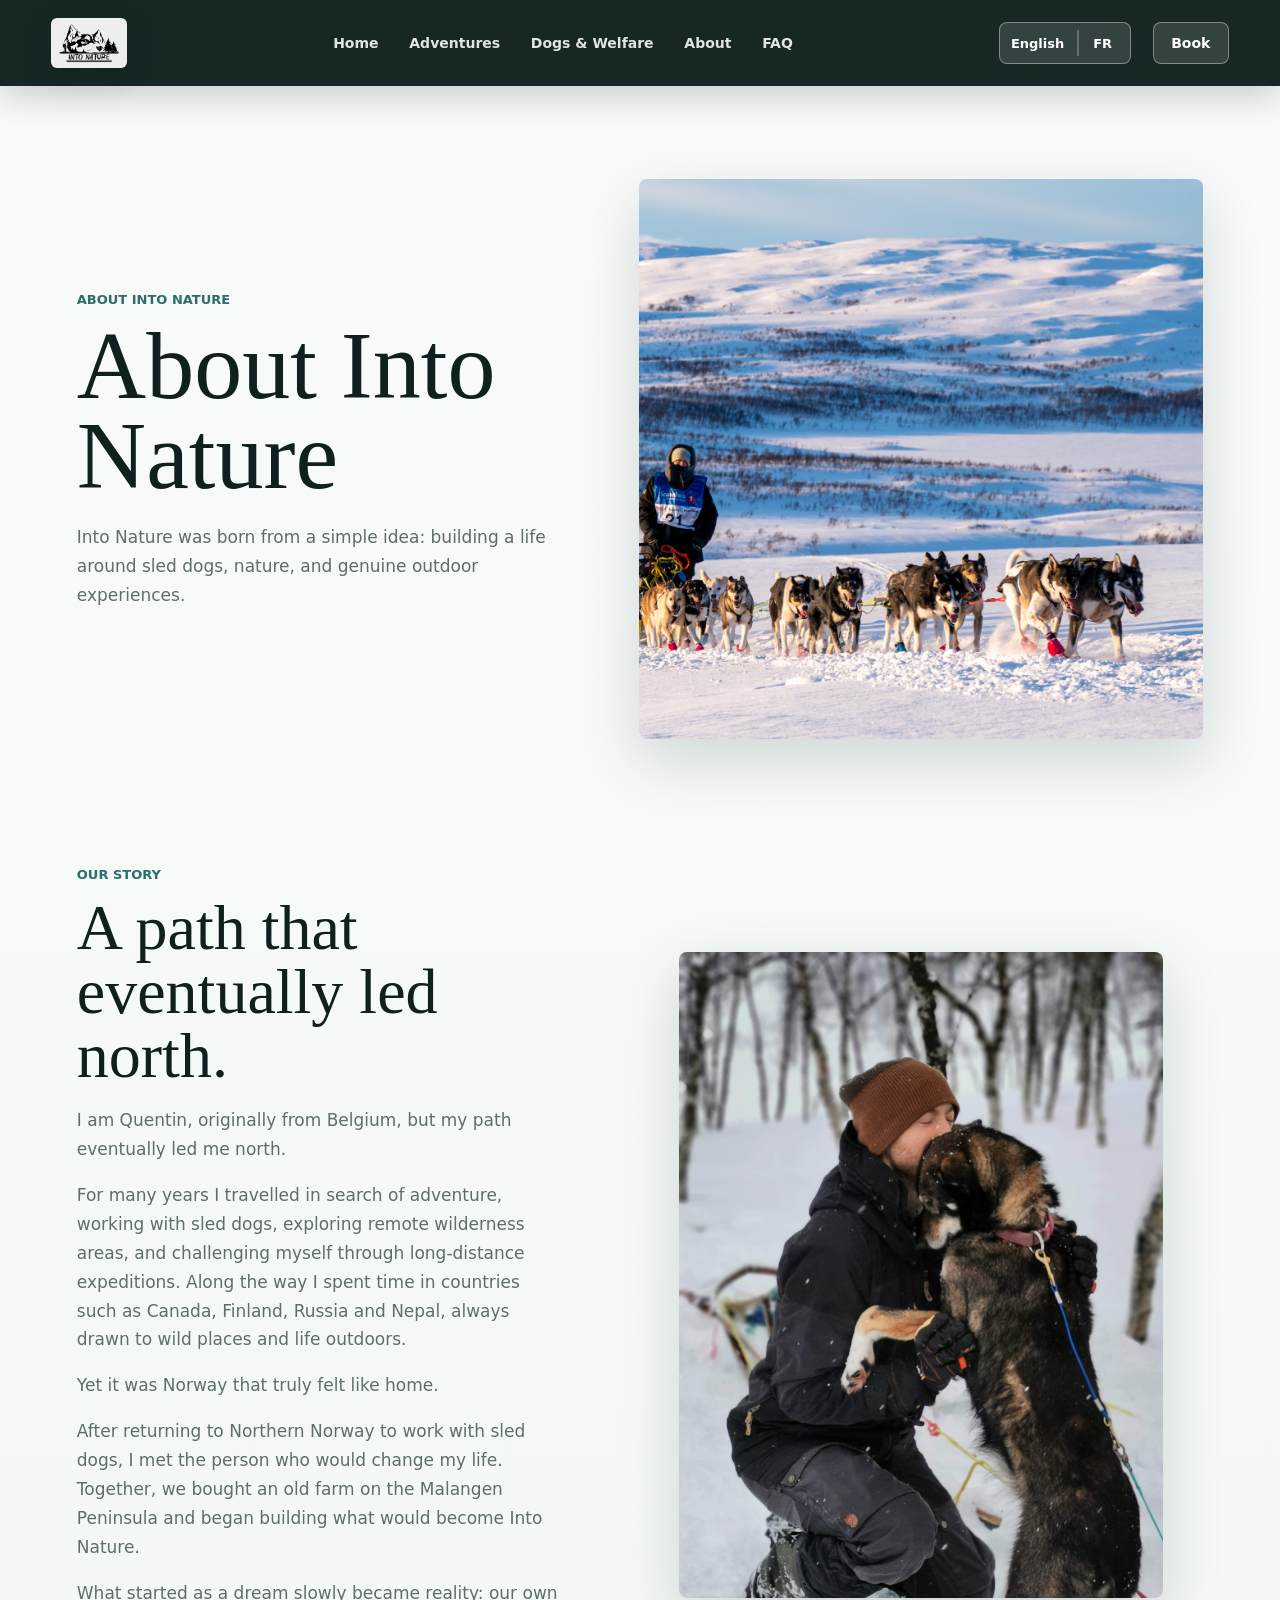
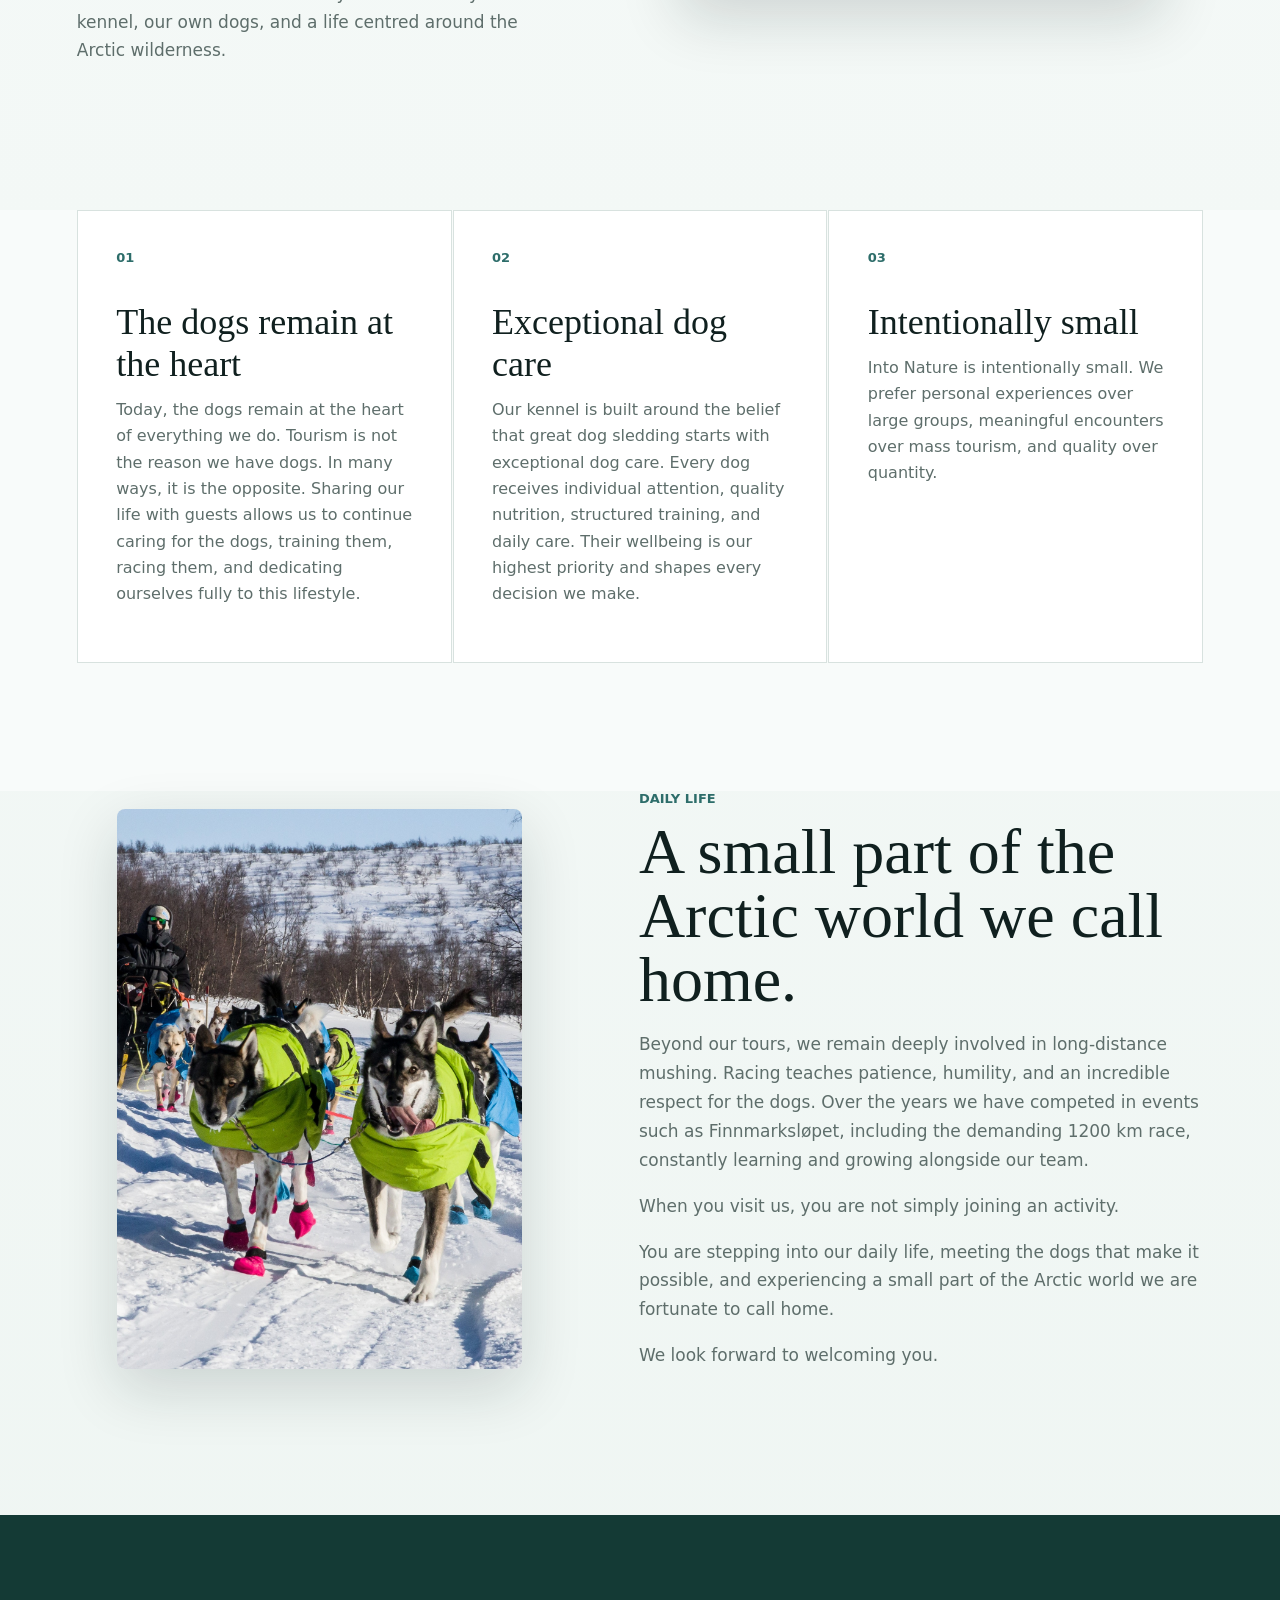
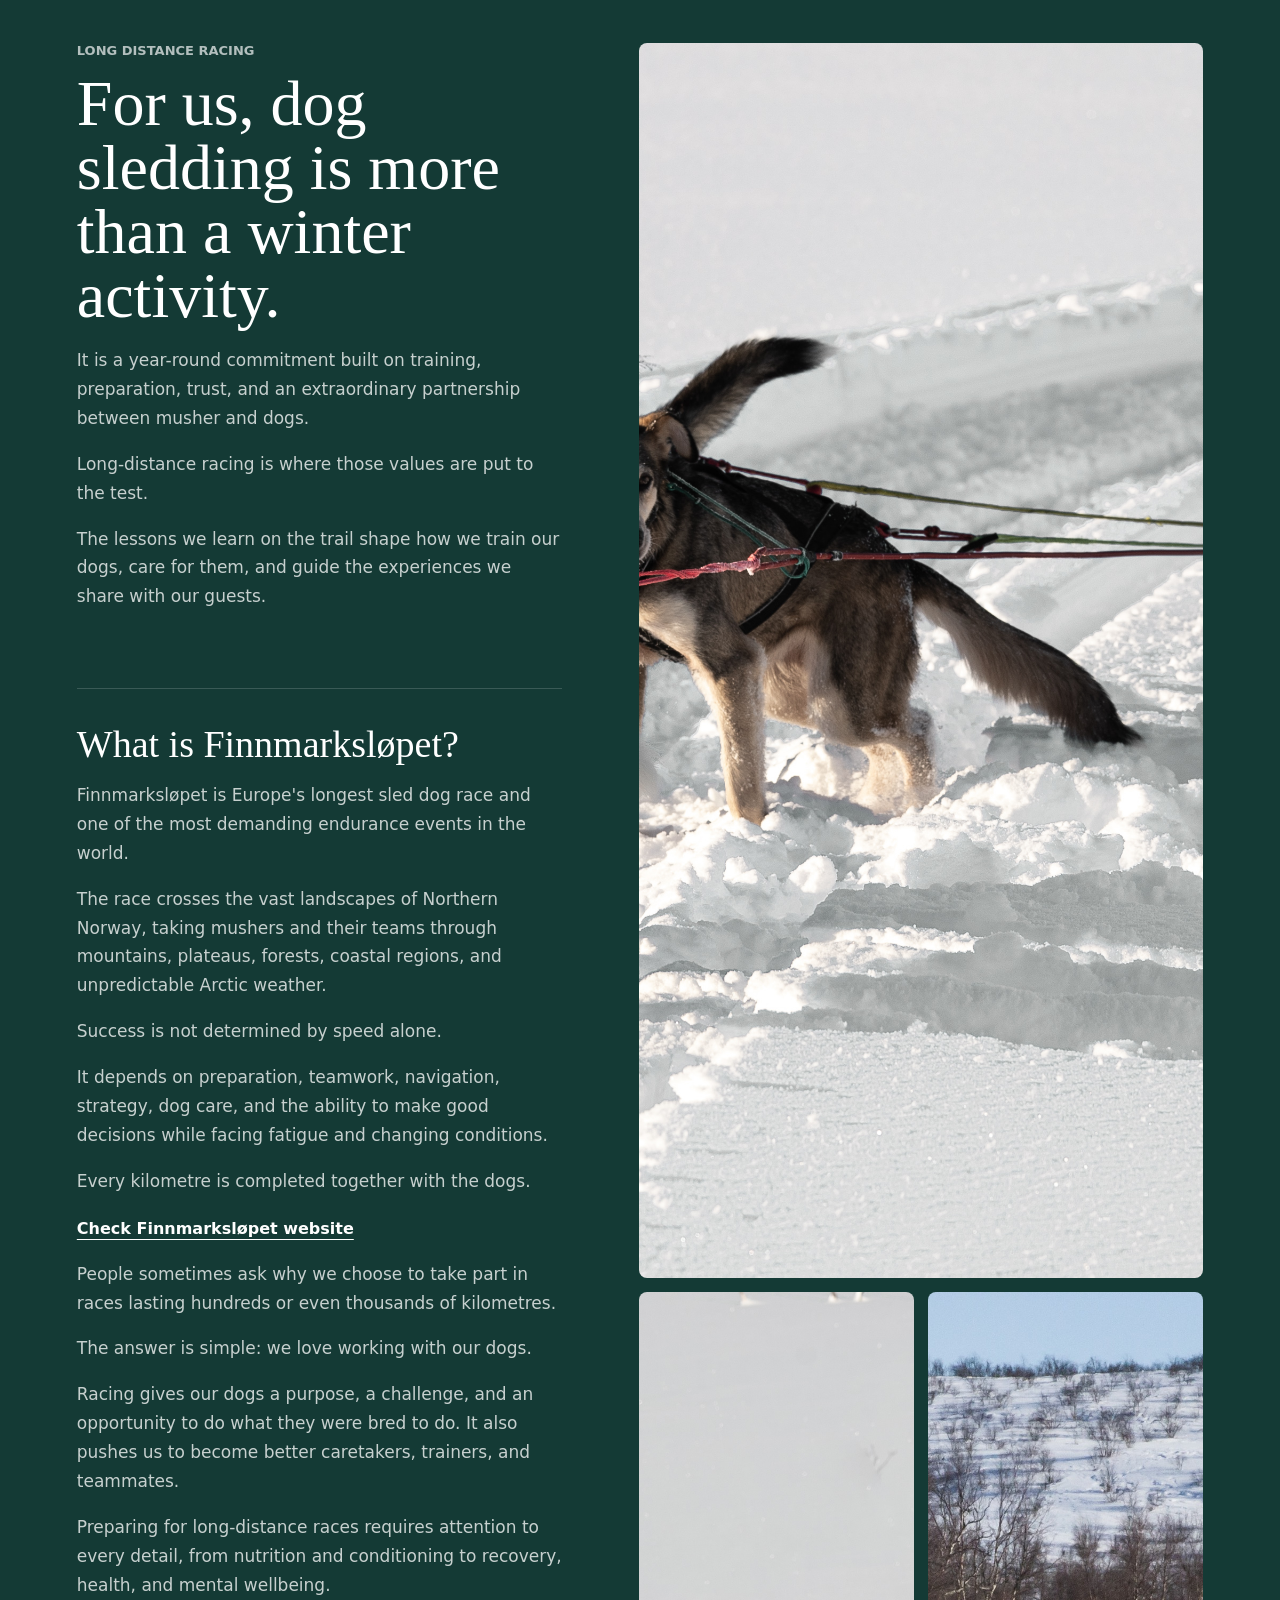
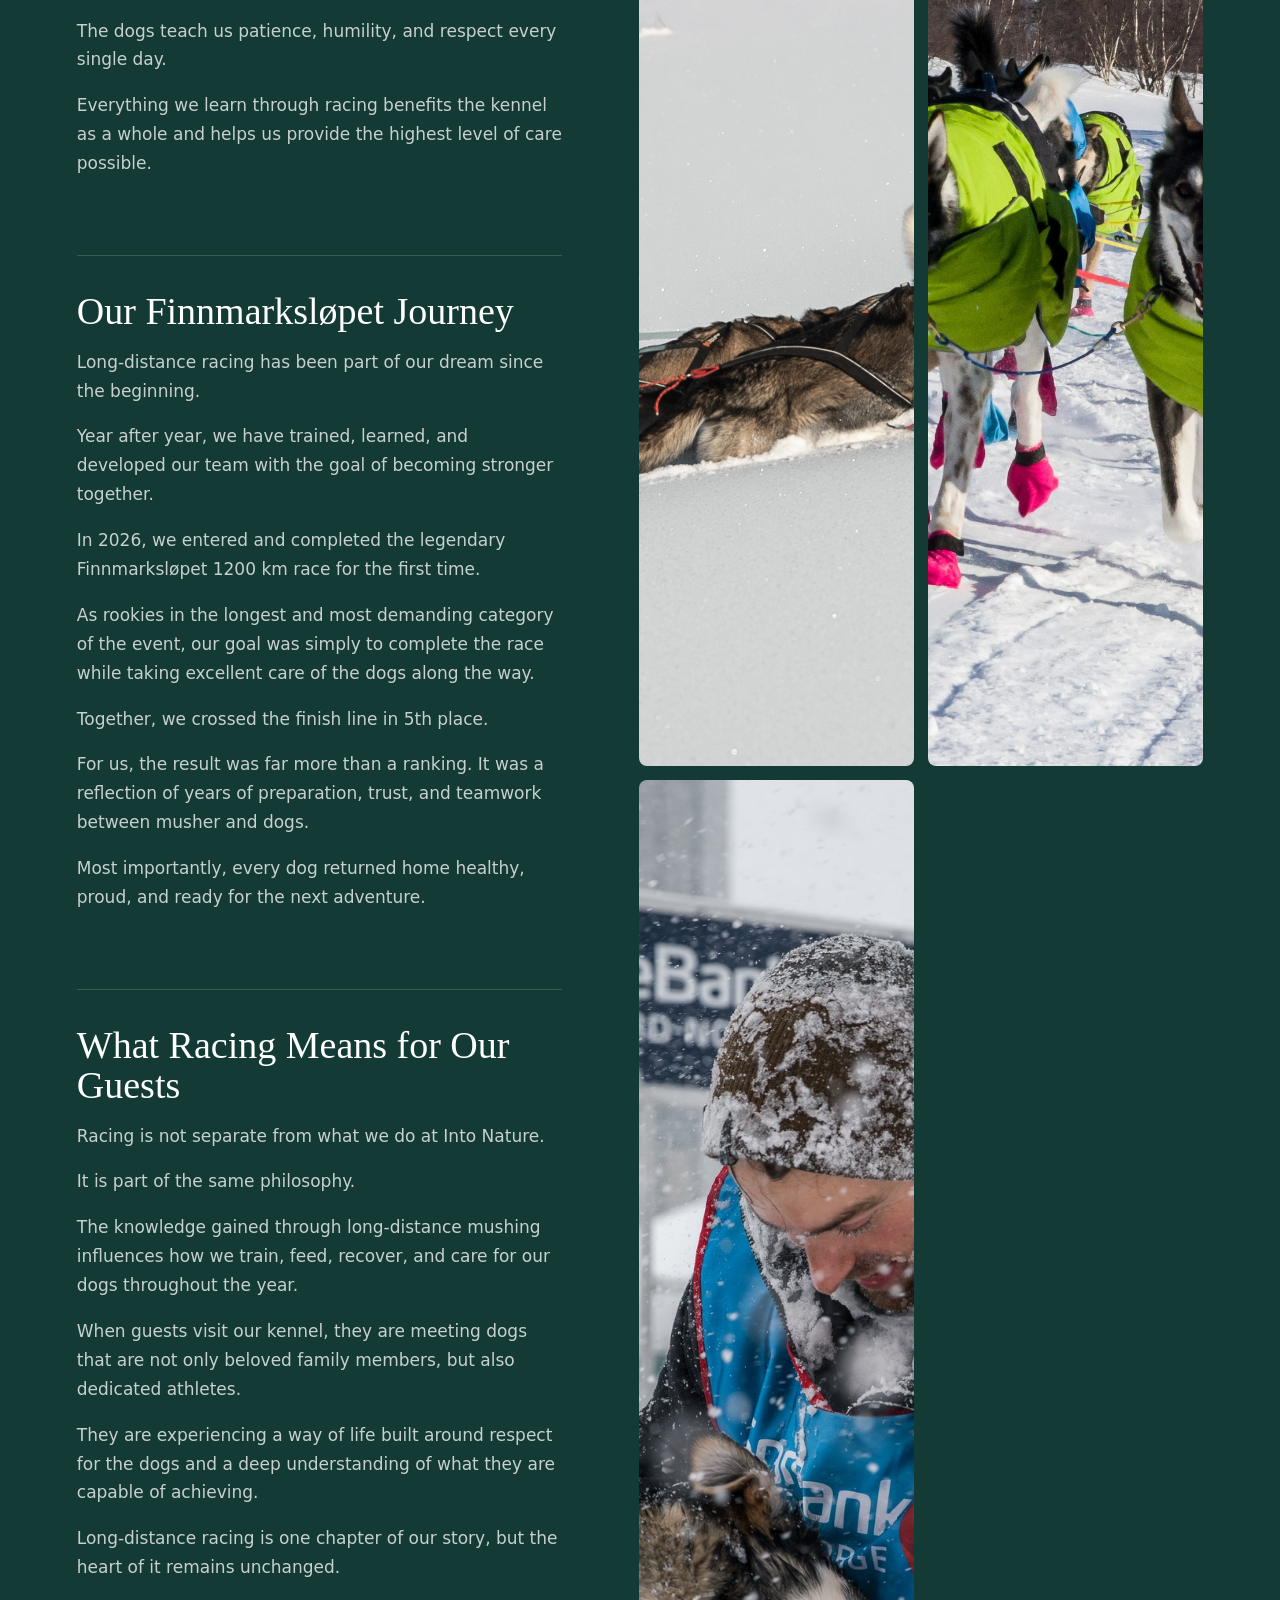
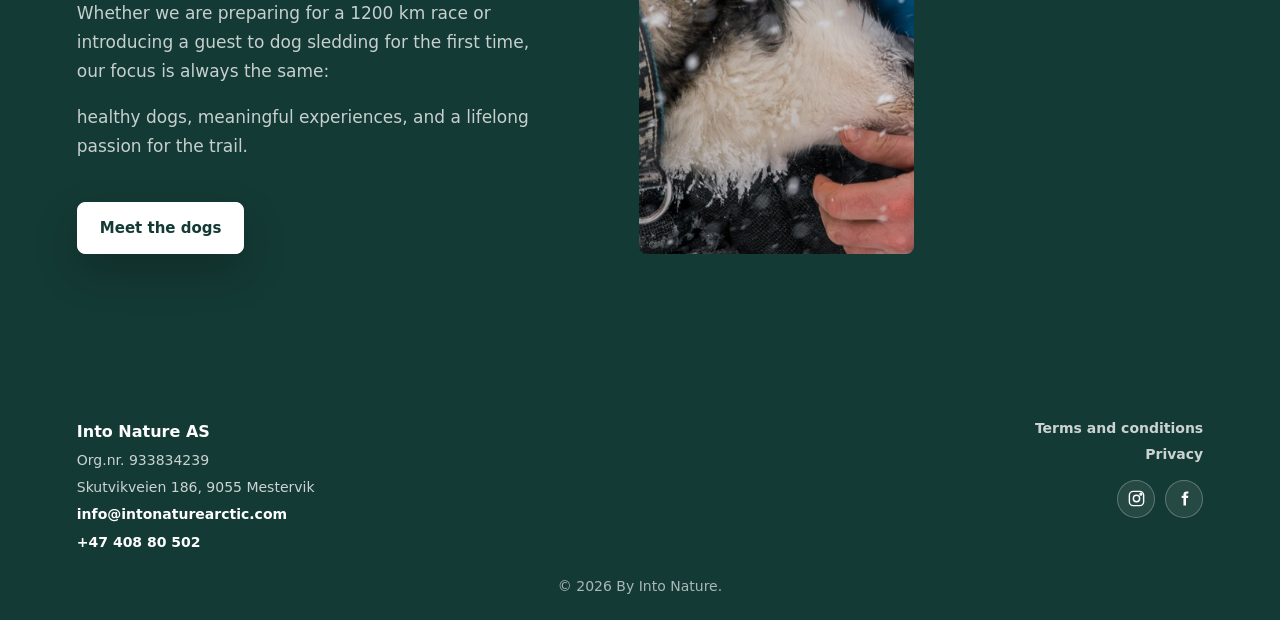
==== commit fc573c07: "Refine mobile navigation and remove gallery page" ====
--- a/about.html
+++ b/about.html
@@ -21,7 +21,6 @@
         <a href="index.html#adventures">Adventures</a>
         <a href="index.html#welfare">Dogs &amp; Welfare</a>
         <a href="about.html">About</a>
-        <a href="gallery.html">Gallery</a>
         <a href="index.html#faq">FAQ</a>
       </nav>
       <button class="menu-toggle" type="button" aria-expanded="false" aria-controls="mobile-menu">
@@ -40,7 +39,6 @@
         <a href="index.html#adventures">Adventures</a>
         <a href="index.html#welfare">Dogs &amp; Welfare</a>
         <a href="about.html">About</a>
-        <a href="gallery.html">Gallery</a>
         <a href="index.html#faq">FAQ</a>
       </nav>
     </header>
@@ -227,13 +225,6 @@
         </div>
       </section>
 
-      <section class="gallery-teaser">
-        <div>
-          <span class="section-note">Arctic moments</span>
-          <h2>See the places, dogs and quiet details behind the tours.</h2>
-        </div>
-        <a class="button button-secondary dark-outline" href="gallery.html">Open gallery</a>
-      </section>
     </main>
 
     <footer>
--- a/css/styles.css
+++ b/css/styles.css
@@ -1207,10 +1207,12 @@
 
 .legal-modal {
   width: min(920px, calc(100vw - 32px));
-  max-height: min(820px, calc(100vh - 32px));
+  height: min(820px, calc(100vh - 32px));
+  max-height: calc(100vh - 32px);
   margin: auto;
   border: 0;
   border-radius: 10px;
+  overflow: hidden;
   padding: 0;
   background: transparent;
   color: var(--ink);
@@ -1223,6 +1225,7 @@
 
 .legal-modal-shell {
   position: relative;
+  height: 100%;
   overflow: hidden;
   border: 1px solid rgba(212, 226, 222, 0.8);
   border-radius: 10px;
@@ -1272,8 +1275,9 @@
 }
 
 .legal-modal-content {
-  max-height: min(820px, calc(100vh - 32px));
+  height: 100%;
   overflow-y: auto;
+  overscroll-behavior: contain;
   padding: clamp(28px, 5vw, 56px);
   padding-right: clamp(28px, 5vw, 72px);
 }
@@ -1825,8 +1829,7 @@
   color: rgba(255, 255, 255, 0.78);
 }
 
-.about-page,
-.gallery-page {
+.about-page {
   background: linear-gradient(180deg, var(--snow), #eef5f2 54%, var(--snow));
 }
 
@@ -1844,8 +1847,7 @@
   padding-top: clamp(140px, 14vw, 190px);
 }
 
-.about-hero h1,
-.gallery-hero h1 {
+.about-hero h1 {
   max-width: 880px;
   margin-bottom: 22px;
   color: var(--ink);
@@ -1854,7 +1856,6 @@
 }
 
 .about-hero p,
-.gallery-hero p,
 .about-story-card p,
 .racing-copy p {
   color: var(--muted);
@@ -1886,9 +1887,7 @@
 }
 
 .about-story-card h2,
-.racing-copy h2,
-.gallery-teaser h2,
-.gallery-cta h2 {
+.racing-copy h2 {
   margin-bottom: 18px;
   font-family: Georgia, "Times New Roman", serif;
   font-size: clamp(34px, 5vw, 64px);
@@ -1932,6 +1931,7 @@
 }
 
 .racing-section {
+  align-items: stretch;
   background: var(--pine);
   color: var(--white);
 }
@@ -1949,7 +1949,9 @@
 }
 
 .racing-copy h3 {
-  margin: 32px 0 12px;
+  margin: clamp(54px, 6vw, 82px) 0 16px;
+  border-top: 1px solid rgba(255, 255, 255, 0.16);
+  padding-top: clamp(26px, 3vw, 36px);
   color: var(--white);
   font-family: Georgia, "Times New Roman", serif;
   font-size: clamp(26px, 3vw, 38px);
@@ -1967,18 +1969,29 @@
 }
 
 .racing-copy .button {
-  margin-top: 16px;
+  margin-top: 24px;
+}
+
+.racing-copy .button.dark {
+  border-color: var(--white);
+  background: var(--white);
+  color: var(--pine);
+  box-shadow: 0 18px 42px rgba(0, 0, 0, 0.22);
 }
 
 .racing-gallery {
   display: grid;
   grid-template-columns: repeat(2, minmax(0, 1fr));
+  grid-template-rows: 1.15fr 1fr 1fr;
   gap: 14px;
+  align-self: stretch;
+  min-height: 100%;
 }
 
 .racing-gallery img {
   width: 100%;
-  height: clamp(180px, 20vw, 320px);
+  height: 100%;
+  min-height: 0;
   border-radius: 8px;
   object-fit: cover;
 }
@@ -1987,81 +2000,28 @@
   grid-column: span 2;
 }
 
-.gallery-teaser,
-.gallery-cta {
-  display: flex;
-  align-items: center;
-  justify-content: space-between;
-  gap: 28px;
-  padding: clamp(70px, 8vw, 112px) clamp(20px, 6vw, 86px);
-  background: var(--snow);
-}
-
-.dark-outline {
-  border-color: rgba(20, 58, 53, 0.34);
-  color: var(--pine);
-}
-
-.gallery-hero {
-  max-width: 980px;
-  padding: clamp(140px, 14vw, 190px) clamp(20px, 6vw, 86px) 56px;
-}
-
-.moment-grid {
-  display: grid;
-  grid-auto-flow: dense;
-  grid-auto-rows: 180px;
-  grid-template-columns: repeat(4, minmax(0, 1fr));
-  gap: 14px;
-  padding: 0 clamp(20px, 6vw, 86px) clamp(88px, 10vw, 140px);
-}
-
-.moment-card {
-  position: relative;
-  min-height: 180px;
-  overflow: hidden;
-  border-radius: 8px;
-  background: var(--pine);
-}
-
-.moment-card-large,
-.moment-card-wide {
-  grid-column: span 2;
-}
-
-.moment-card-large,
-.moment-card-tall {
-  grid-row: span 2;
-}
-
-.moment-card img {
+.racing-copy h3::before {
+  display: none;
   width: 100%;
-  height: 100%;
-  object-fit: cover;
-  transition: transform 320ms ease;
-}
-
-.moment-card:hover img {
-  transform: scale(1.035);
-}
-
-.moment-card figcaption {
-  position: absolute;
-  right: 12px;
-  bottom: 12px;
-  left: 12px;
-  border: 1px solid rgba(255, 255, 255, 0.18);
-  border-radius: 8px;
-  padding: 10px 12px;
-  background: rgba(8, 26, 25, 0.68);
-  color: var(--white);
-  font-size: 13px;
-  font-weight: 850;
-  backdrop-filter: blur(10px);
-}
-
-.gallery-cta {
-  border-top: 1px solid var(--line);
+  height: clamp(220px, 62vw, 380px);
+  margin: 0 0 28px;
+  border-radius: 8px;
+  background-position: center;
+  background-size: cover;
+  box-shadow: var(--shadow);
+  content: "";
+}
+
+.racing-copy h3:nth-of-type(1)::before {
+  background-image: url("../assets/pages/about/racing/long-distance-team.jpg");
+}
+
+.racing-copy h3:nth-of-type(2)::before {
+  background-image: url("../assets/pages/about/racing/race-trail.jpg");
+}
+
+.racing-copy h3:nth-of-type(3)::before {
+  background-image: url("../assets/pages/about/racing/finish-line.jpg");
 }
 
 @media (max-width: 980px) {
@@ -2178,16 +2138,22 @@
     min-height: 420px;
   }
 
-  .gallery-teaser,
-  .gallery-cta {
-    align-items: flex-start;
-    flex-direction: column;
-  }
-
-  .moment-grid {
-    grid-auto-rows: 160px;
-    grid-template-columns: repeat(2, minmax(0, 1fr));
-  }
+  .racing-copy {
+    max-width: none;
+  }
+
+  .racing-copy h3 {
+    margin-top: 54px;
+  }
+
+  .racing-copy h3::before {
+    display: block;
+  }
+
+  .racing-gallery {
+    display: none;
+  }
+
 }
 
 @media (max-width: 1120px) and (min-width: 981px) {
@@ -2262,18 +2228,31 @@
   }
 
   .menu-toggle {
-    min-height: 38px;
-    padding: 0 11px;
+    position: fixed;
+    top: 86px;
+    left: 16px;
+    z-index: 999;
+    min-height: 42px;
+    border-color: rgba(255, 255, 255, 0.3);
+    padding: 0 14px;
+    background: rgba(8, 26, 25, 0.86);
+    box-shadow: 0 16px 38px rgba(5, 18, 17, 0.22);
   }
 
   .menu-toggle span:last-child {
-    display: none;
+    display: inline;
   }
 
   .mobile-menu {
-    top: calc(100% + 4px);
-    right: 16px;
+    position: fixed;
+    top: 134px;
+    right: auto;
     left: 16px;
+    z-index: 998;
+    width: min(280px, calc(100vw - 32px));
+    border-color: rgba(255, 255, 255, 0.2);
+    background: rgba(8, 26, 25, 0.96);
+    box-shadow: 0 22px 54px rgba(5, 18, 17, 0.32);
   }
 
   .hero {
@@ -2522,8 +2501,7 @@
     padding-left: 16px;
   }
 
-  .about-hero h1,
-  .gallery-hero h1 {
+  .about-hero h1 {
     font-size: 46px;
   }
 
@@ -2532,8 +2510,7 @@
     min-height: 320px;
   }
 
-  .about-values,
-  .moment-grid {
+  .about-values {
     padding-right: 16px;
     padding-left: 16px;
   }
@@ -2544,22 +2521,6 @@
 
   .racing-gallery img:first-child {
     grid-column: auto;
-  }
-
-  .moment-grid {
-    display: block;
-  }
-
-  .moment-card {
-    min-height: 280px;
-    margin-bottom: 14px;
-  }
-
-  .gallery-teaser,
-  .gallery-cta,
-  .gallery-hero {
-    padding-right: 16px;
-    padding-left: 16px;
   }
 
   footer {
@@ -2581,11 +2542,12 @@
 
   .legal-modal {
     width: calc(100vw - 20px);
+    height: calc(100vh - 20px);
     max-height: calc(100vh - 20px);
   }
 
   .legal-modal-content {
-    max-height: calc(100vh - 20px);
+    height: 100%;
     padding: 28px 18px 32px;
   }
 
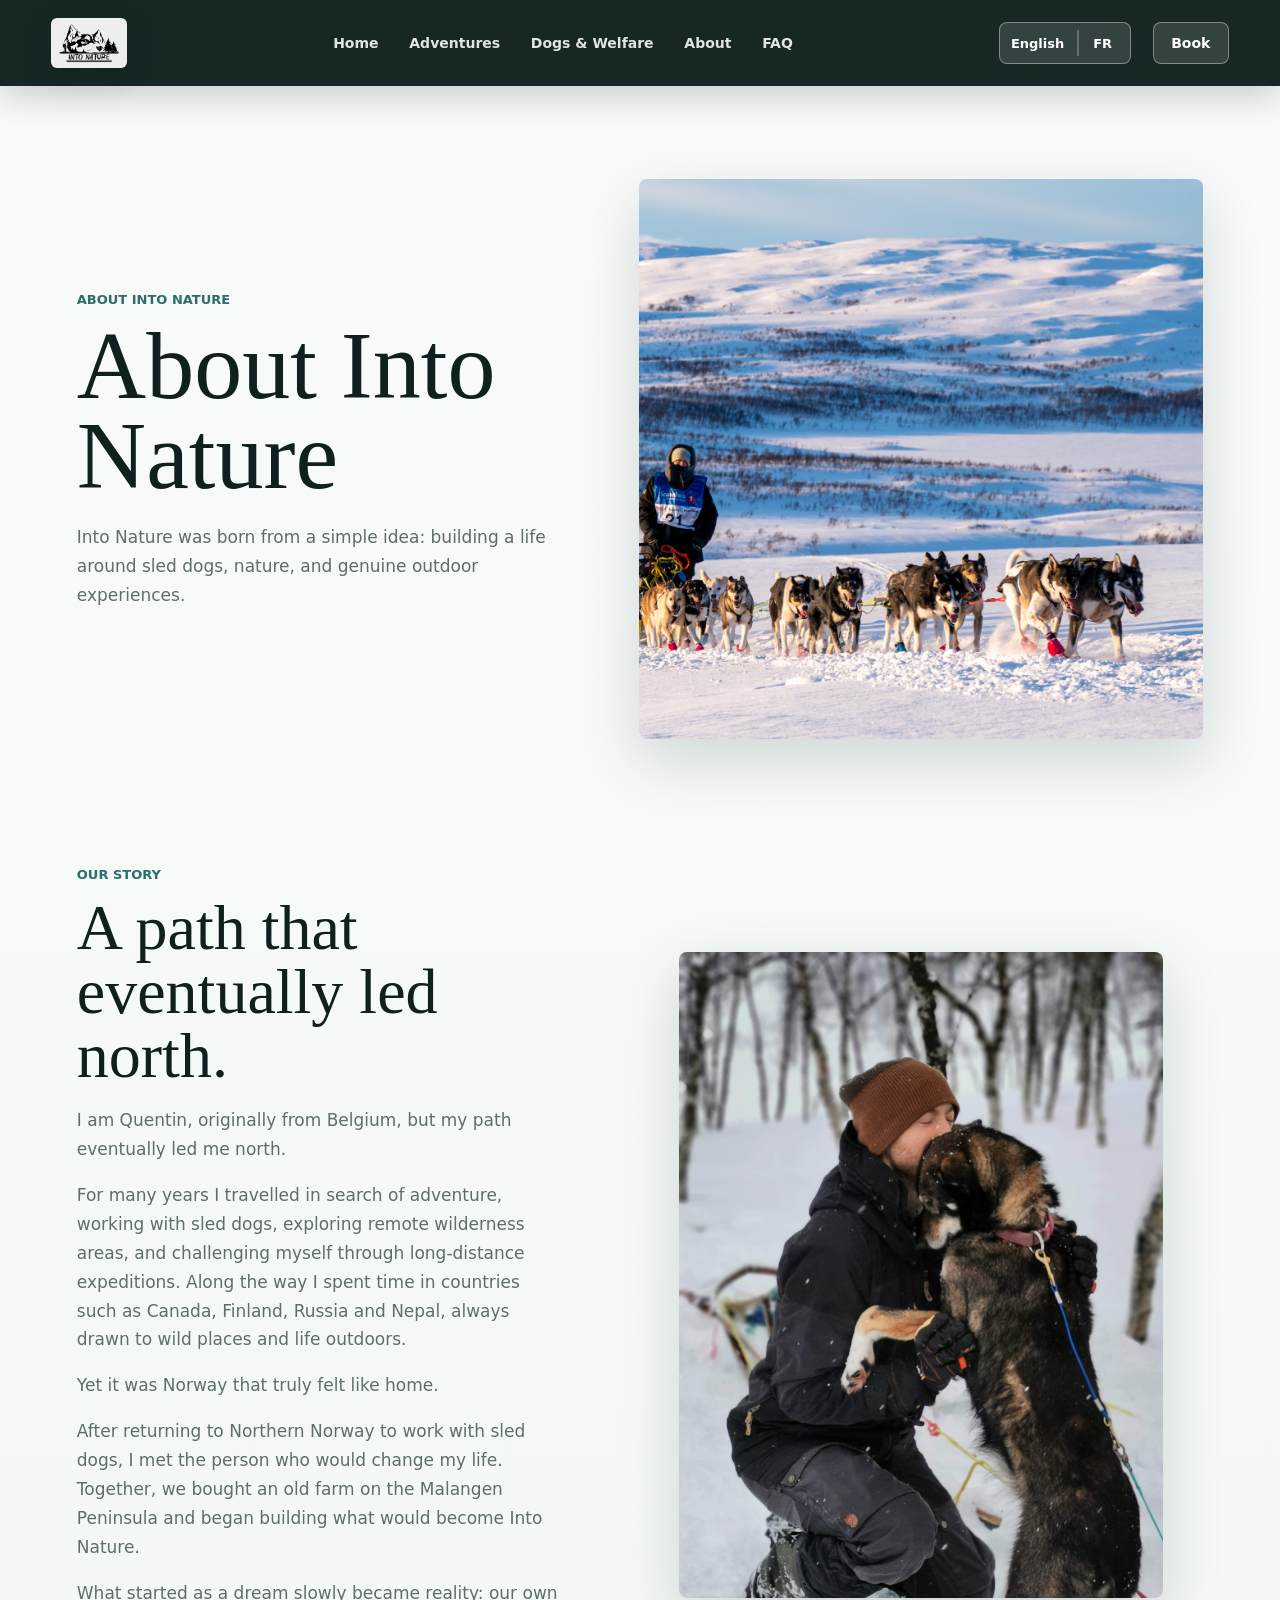
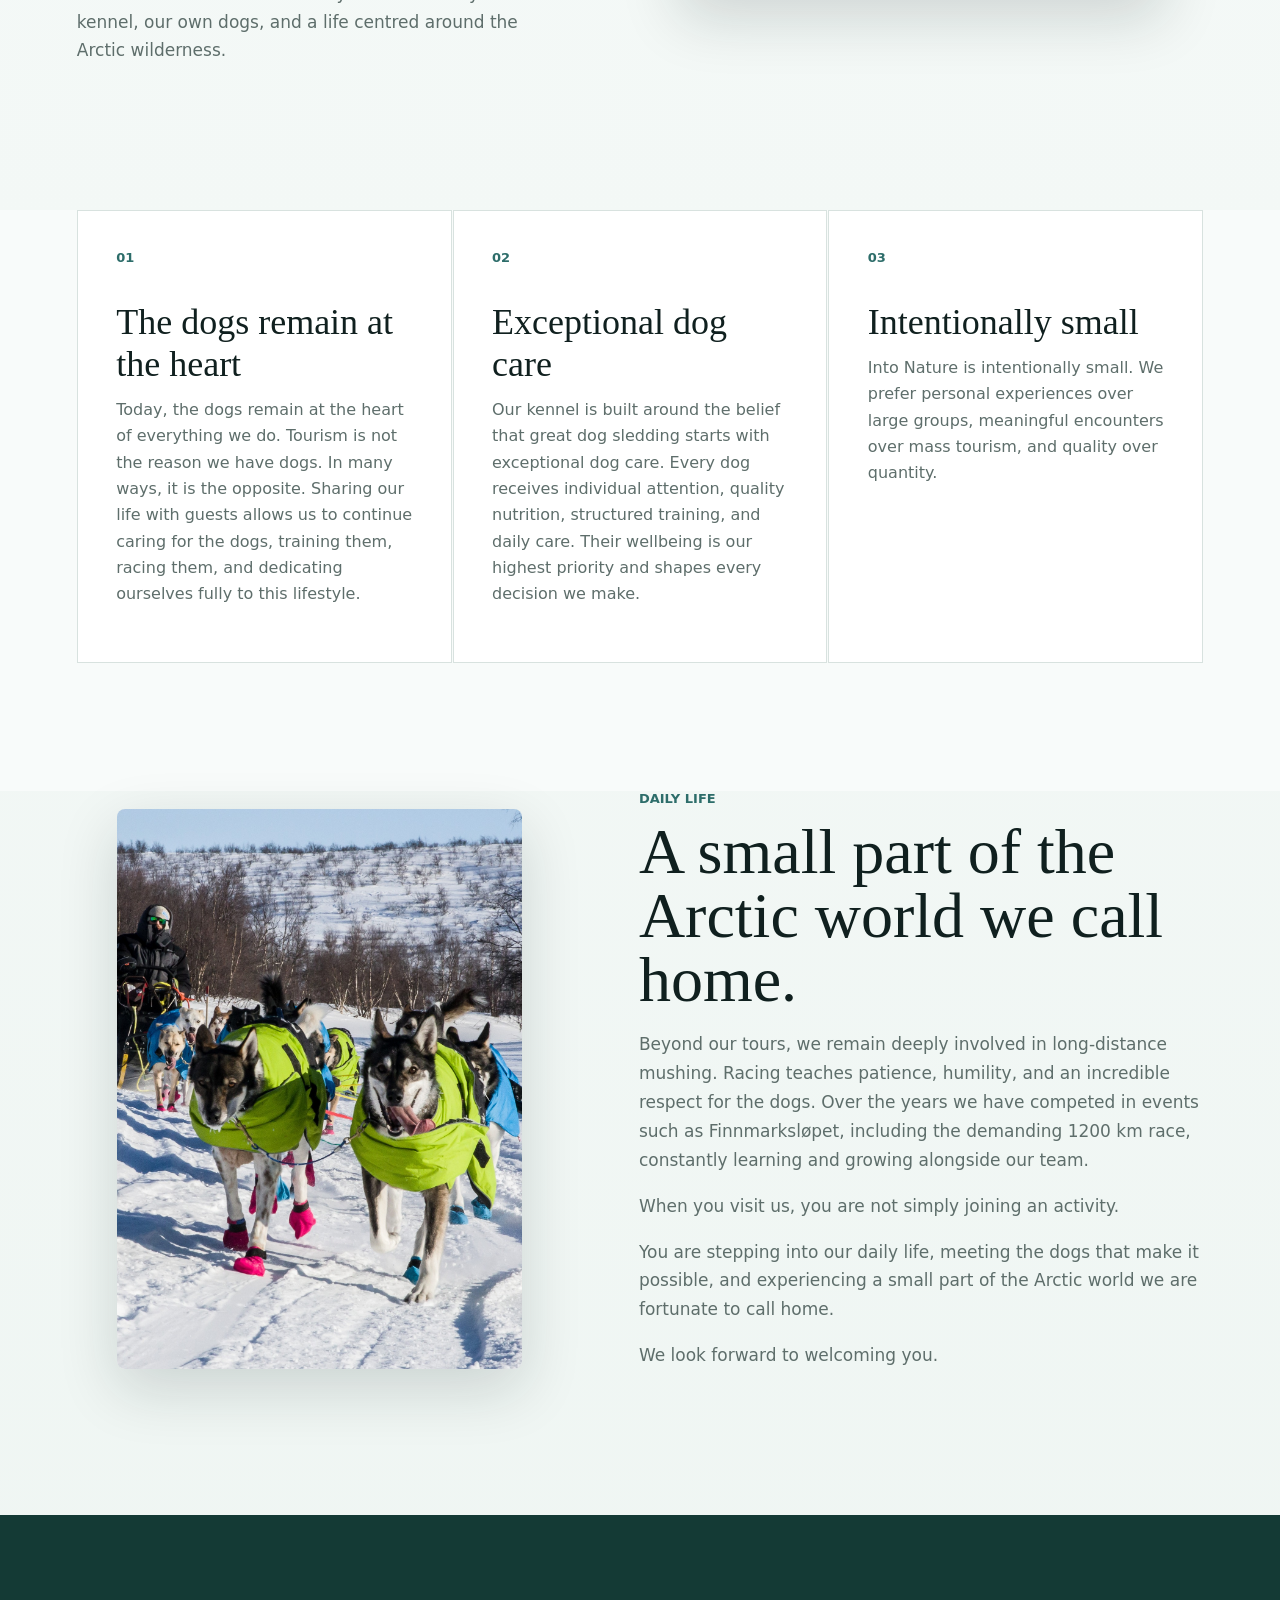
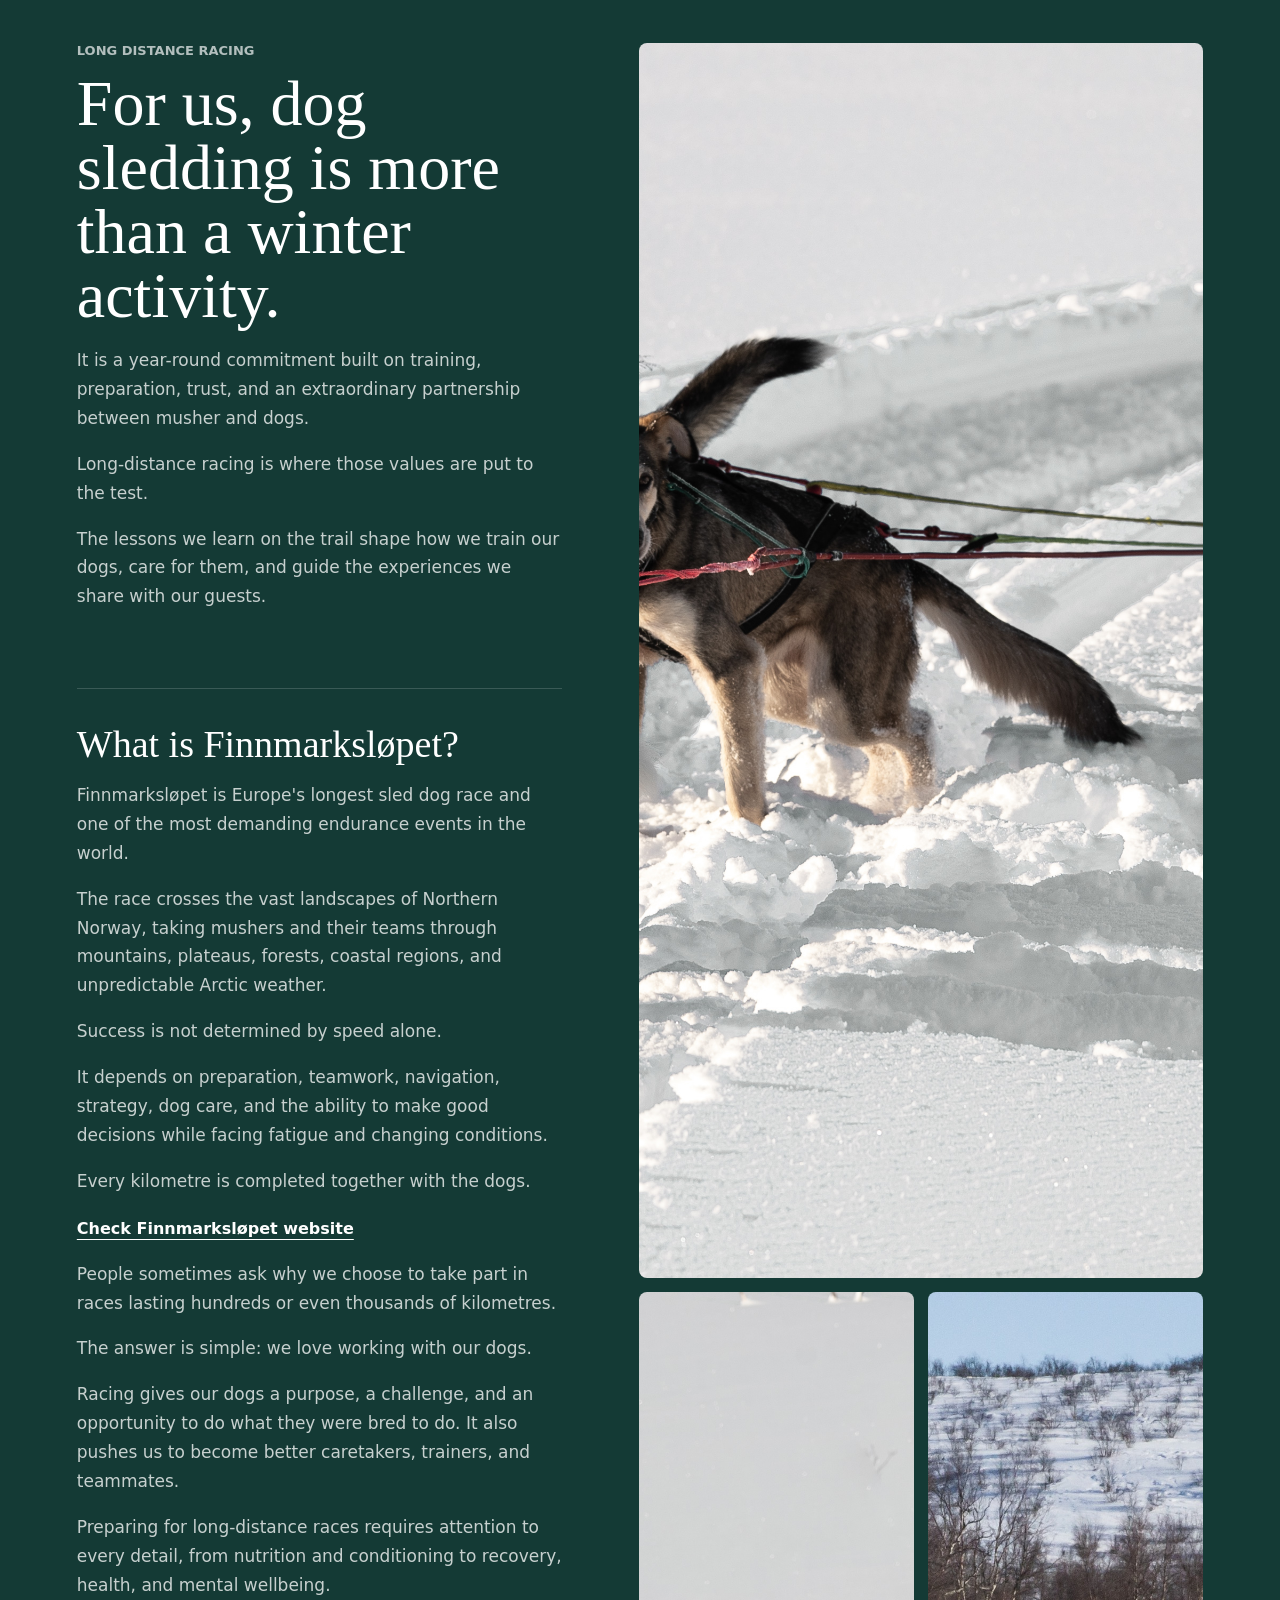
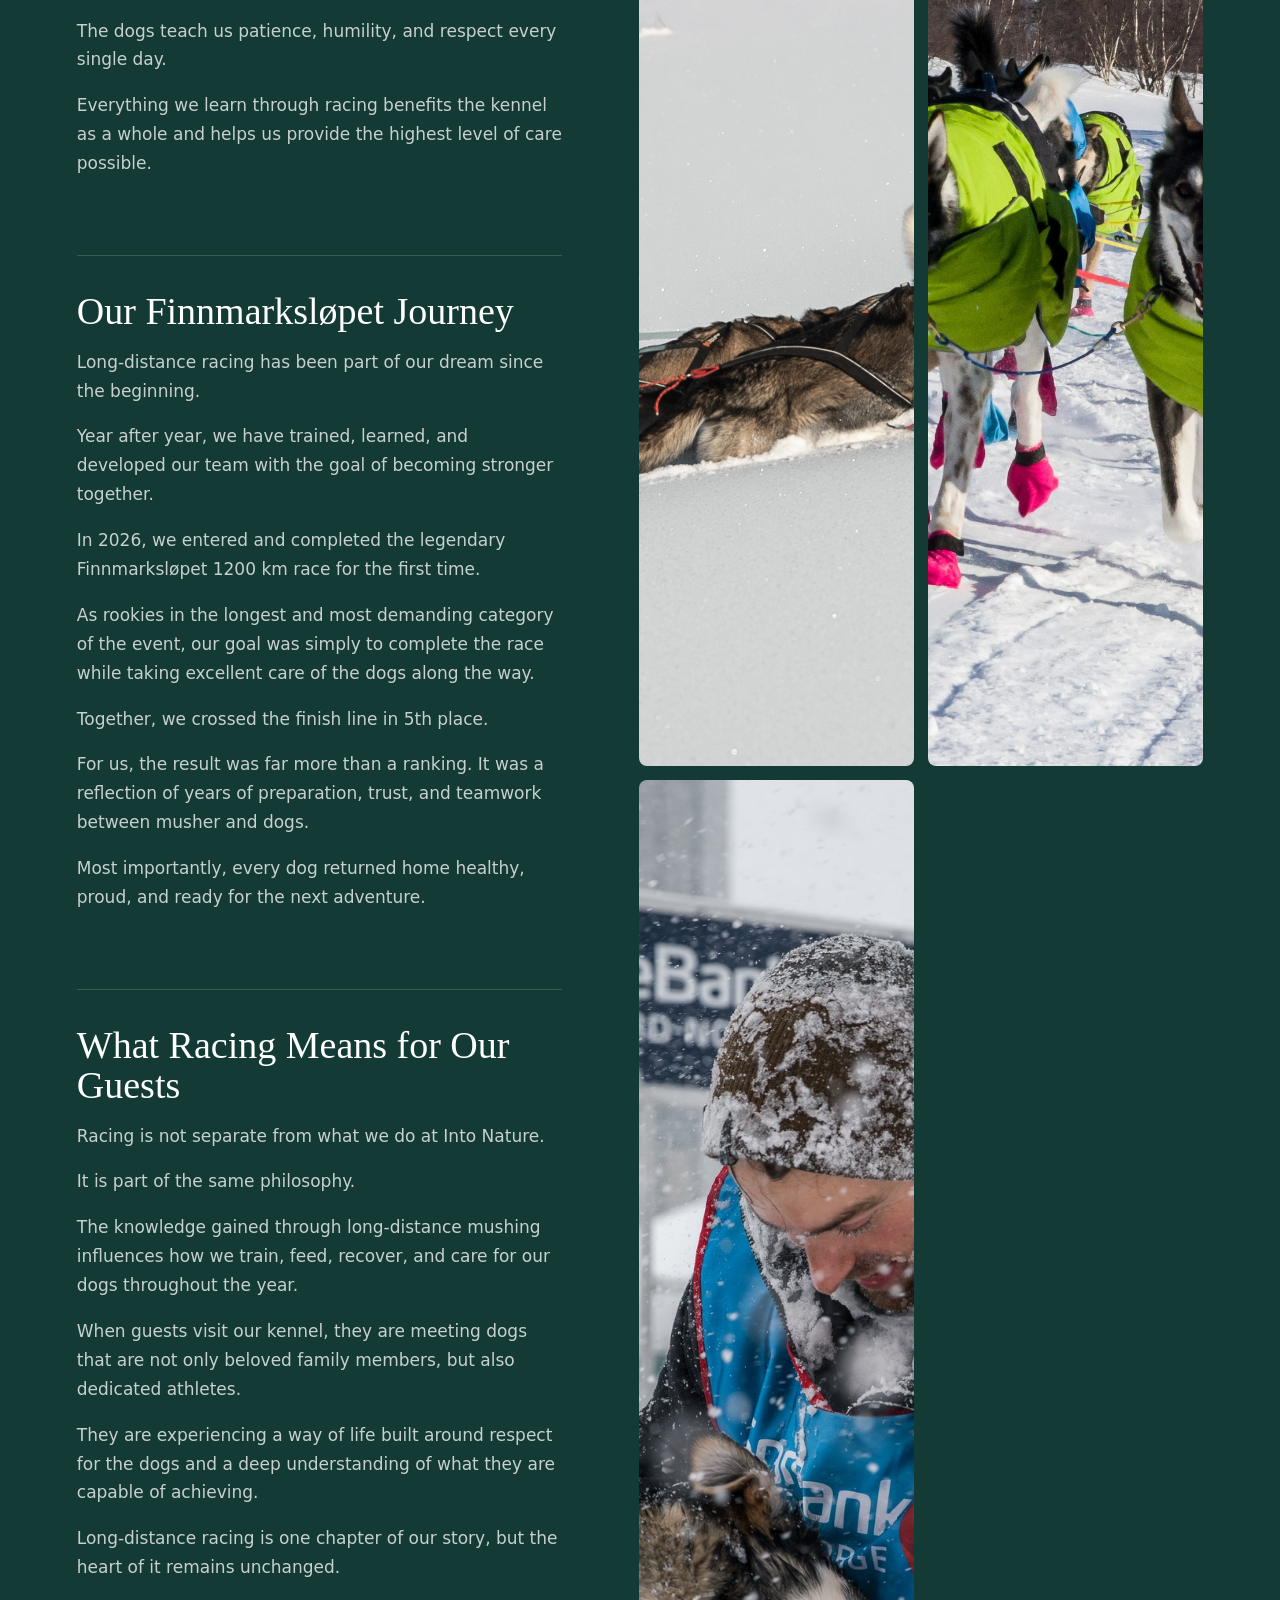
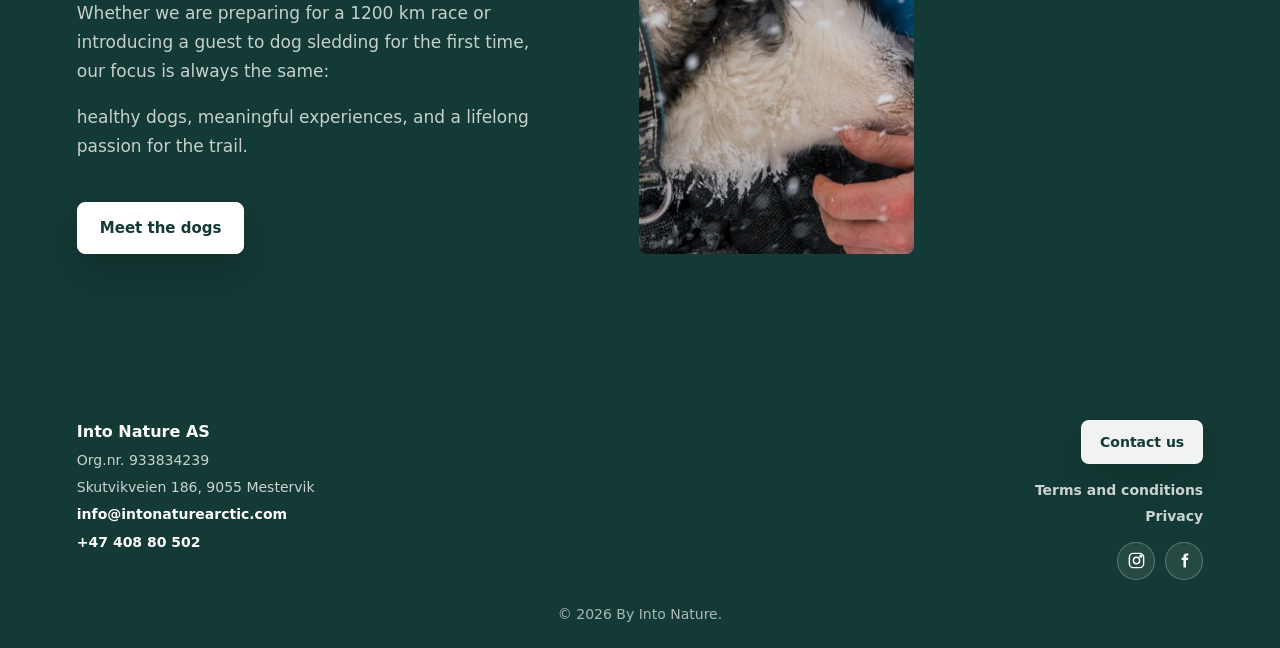
==== commit 4ea3623d: "- Added a full FAQ and contact page with practical questions and a structured inquiry form - Added c" ====
--- a/about.html
+++ b/about.html
@@ -237,6 +237,7 @@
           <a href="tel:+4740880502">+47 408 80 502</a>
         </address>
         <div class="footer-actions">
+          <a class="footer-contact-button" href="faq.html#contact">Contact us</a>
           <nav class="footer-links" aria-label="Legal links">
             <a href="terms-and-conditions.html">Terms and conditions</a>
             <a href="privacy.html">Privacy</a>
--- a/css/styles.css
+++ b/css/styles.css
@@ -442,6 +442,17 @@
   color: var(--white);
 }
 
+.button:disabled,
+.button[aria-disabled="true"] {
+  cursor: default;
+  opacity: 0.82;
+}
+
+.button:disabled:hover,
+.button[aria-disabled="true"]:hover {
+  transform: none;
+}
+
 .hero-panel {
   width: 100%;
   max-width: 360px;
@@ -1076,6 +1087,31 @@
   display: grid;
   justify-items: end;
   gap: 18px;
+}
+
+.footer-contact-button {
+  display: inline-flex;
+  min-height: 44px;
+  align-items: center;
+  justify-content: center;
+  border: 1px solid rgba(255, 255, 255, 0.34);
+  border-radius: 8px;
+  padding: 0 18px;
+  background: rgba(255, 255, 255, 0.94);
+  color: var(--pine);
+  box-shadow: 0 16px 36px rgba(5, 18, 17, 0.2);
+  font-size: 14px;
+  font-weight: 900;
+  transition: transform 180ms ease, background 180ms ease, box-shadow 180ms ease;
+}
+
+.footer-contact-button:hover,
+.footer-contact-button:focus-visible {
+  background: var(--white);
+  box-shadow: 0 20px 44px rgba(5, 18, 17, 0.28);
+  color: var(--pine);
+  outline: none;
+  transform: translateY(-1px);
 }
 
 .footer-links {
@@ -1327,6 +1363,197 @@
   color: var(--muted);
   font-size: 18px;
   line-height: 1.7;
+}
+
+.faq-page {
+  background: linear-gradient(180deg, var(--snow), #eef5f2 58%, var(--snow));
+}
+
+.faq-hero {
+  max-width: 980px;
+  padding: clamp(140px, 14vw, 190px) clamp(20px, 6vw, 86px) clamp(54px, 7vw, 90px);
+}
+
+.faq-hero h1 {
+  max-width: 900px;
+  margin-bottom: 22px;
+  color: var(--ink);
+  font-size: clamp(48px, 7.5vw, 100px);
+  line-height: 0.94;
+}
+
+.faq-hero p {
+  max-width: 720px;
+  color: var(--muted);
+  font-size: 18px;
+  line-height: 1.65;
+}
+
+.faq-page-section,
+.contact-section {
+  padding: clamp(70px, 8vw, 112px) clamp(20px, 6vw, 86px);
+}
+
+.faq-page-section {
+  display: grid;
+  grid-template-columns: minmax(260px, 0.45fr) minmax(0, 1fr);
+  gap: clamp(32px, 6vw, 82px);
+  align-items: start;
+  background: #e7f0ed;
+}
+
+.faq-list-wide {
+  max-width: none;
+}
+
+.contact-section {
+  display: grid;
+  grid-template-columns: minmax(260px, 0.48fr) minmax(0, 1fr);
+  gap: clamp(32px, 6vw, 82px);
+  align-items: start;
+  background: var(--snow);
+}
+
+.contact-intro {
+  max-width: 560px;
+}
+
+.contact-intro h2 {
+  margin-bottom: 18px;
+  font-size: clamp(34px, 5vw, 64px);
+  line-height: 1;
+}
+
+.contact-intro p {
+  color: var(--muted);
+  font-size: 17px;
+  line-height: 1.7;
+}
+
+.contact-form {
+  border: 1px solid var(--line);
+  border-radius: 8px;
+  padding: clamp(22px, 4vw, 42px);
+  background: rgba(255, 255, 255, 0.82);
+  box-shadow: 0 20px 54px rgba(11, 34, 32, 0.08);
+}
+
+.form-grid {
+  display: grid;
+  grid-template-columns: repeat(2, minmax(0, 1fr));
+  gap: 18px;
+}
+
+.contact-form label {
+  display: grid;
+  gap: 8px;
+  color: var(--ink);
+  font-size: 13px;
+  font-weight: 850;
+}
+
+.contact-form input,
+.contact-form textarea {
+  width: 100%;
+  border: 1px solid rgba(20, 58, 53, 0.18);
+  border-radius: 8px;
+  padding: 14px 15px;
+  background: var(--white);
+  color: var(--ink);
+  font: inherit;
+  font-size: 15px;
+}
+
+.contact-form input::placeholder,
+.contact-form textarea::placeholder {
+  color: rgba(94, 110, 107, 0.72);
+  font-size: 13px;
+  font-weight: 500;
+}
+
+.contact-form input:focus,
+.contact-form textarea:focus {
+  border-color: rgba(45, 109, 106, 0.72);
+  outline: 3px solid rgba(45, 109, 106, 0.14);
+}
+
+.contact-form textarea {
+  min-height: 170px;
+  resize: vertical;
+}
+
+.form-field-wide {
+  grid-column: 1 / -1;
+}
+
+.country-combobox {
+  position: relative;
+  display: block;
+}
+
+.country-options {
+  position: absolute;
+  z-index: 40;
+  top: calc(100% + 8px);
+  right: 0;
+  left: 0;
+  display: grid;
+  max-height: 260px;
+  overflow-y: auto;
+  border: 1px solid rgba(20, 58, 53, 0.18);
+  border-radius: 8px;
+  padding: 6px;
+  background: var(--white);
+  box-shadow: 0 18px 46px rgba(11, 34, 32, 0.14);
+}
+
+.country-options[hidden] {
+  display: none;
+}
+
+.country-options button {
+  width: 100%;
+  border: 0;
+  border-radius: 6px;
+  padding: 10px 11px;
+  background: transparent;
+  color: var(--ink);
+  cursor: pointer;
+  font: inherit;
+  font-size: 14px;
+  font-weight: 650;
+  text-align: left;
+}
+
+.country-options button:hover,
+.country-options button:focus-visible {
+  background: #eef5f2;
+  outline: none;
+}
+
+.country-option-empty {
+  padding: 10px 11px;
+  color: var(--muted);
+  font-size: 14px;
+  font-weight: 650;
+}
+
+.contact-form small {
+  justify-self: end;
+  color: var(--muted);
+  font-size: 12px;
+  font-weight: 700;
+}
+
+.contact-form .button {
+  margin-top: 22px;
+}
+
+.form-status {
+  margin: 16px 0 0;
+  color: var(--muted);
+  font-size: 14px;
+  line-height: 1.55;
 }
 
 .activity-nav {
@@ -2102,6 +2329,11 @@
     grid-template-columns: 1fr;
   }
 
+  .faq-page-section,
+  .contact-section {
+    grid-template-columns: 1fr;
+  }
+
   .activity-section:nth-of-type(even) .activity-media {
     order: 0;
   }
@@ -2505,6 +2737,21 @@
     font-size: 46px;
   }
 
+  .faq-hero h1 {
+    font-size: 44px;
+  }
+
+  .faq-hero,
+  .faq-page-section,
+  .contact-section {
+    padding-right: 16px;
+    padding-left: 16px;
+  }
+
+  .form-grid {
+    grid-template-columns: 1fr;
+  }
+
   .about-hero img,
   .about-feature-image img {
     min-height: 320px;
@@ -2538,6 +2785,10 @@
   .footer-actions,
   .footer-links {
     justify-items: start;
+  }
+
+  .footer-contact-button {
+    width: min(100%, 220px);
   }
 
   .legal-modal {
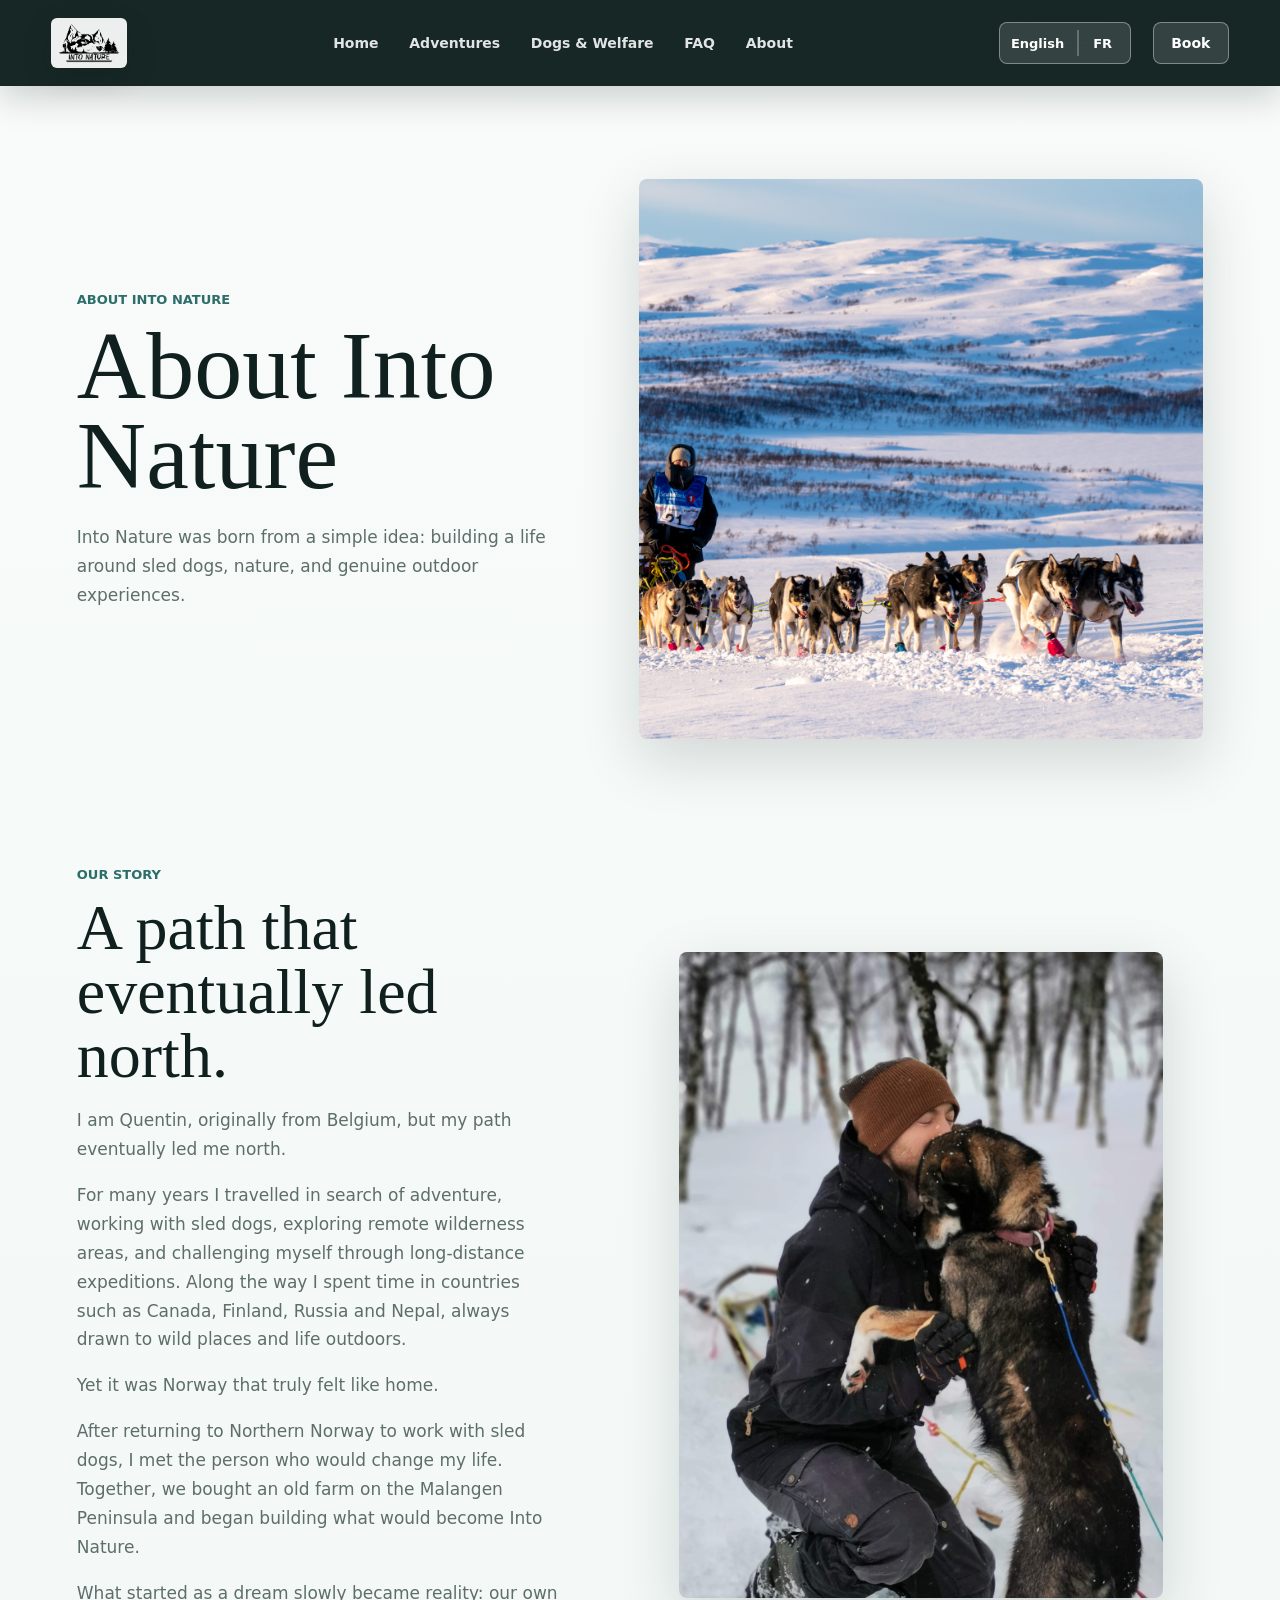
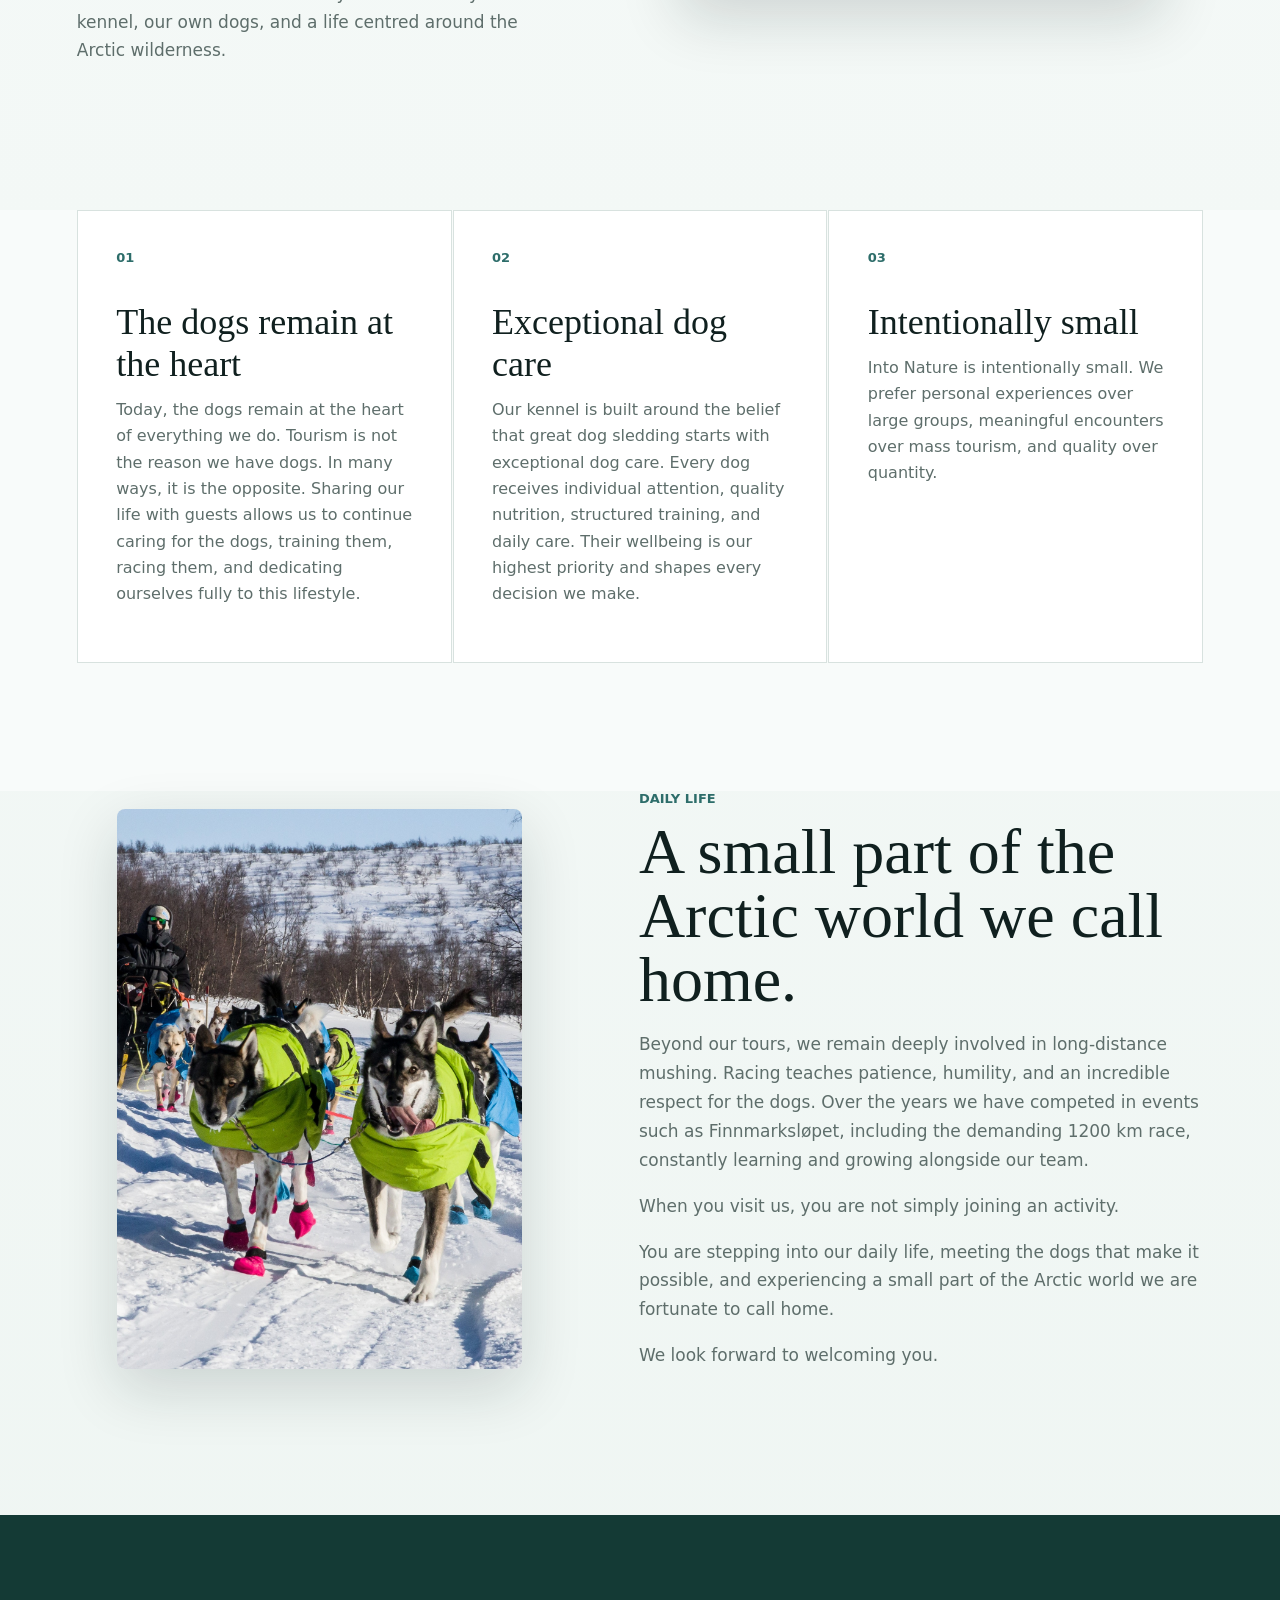
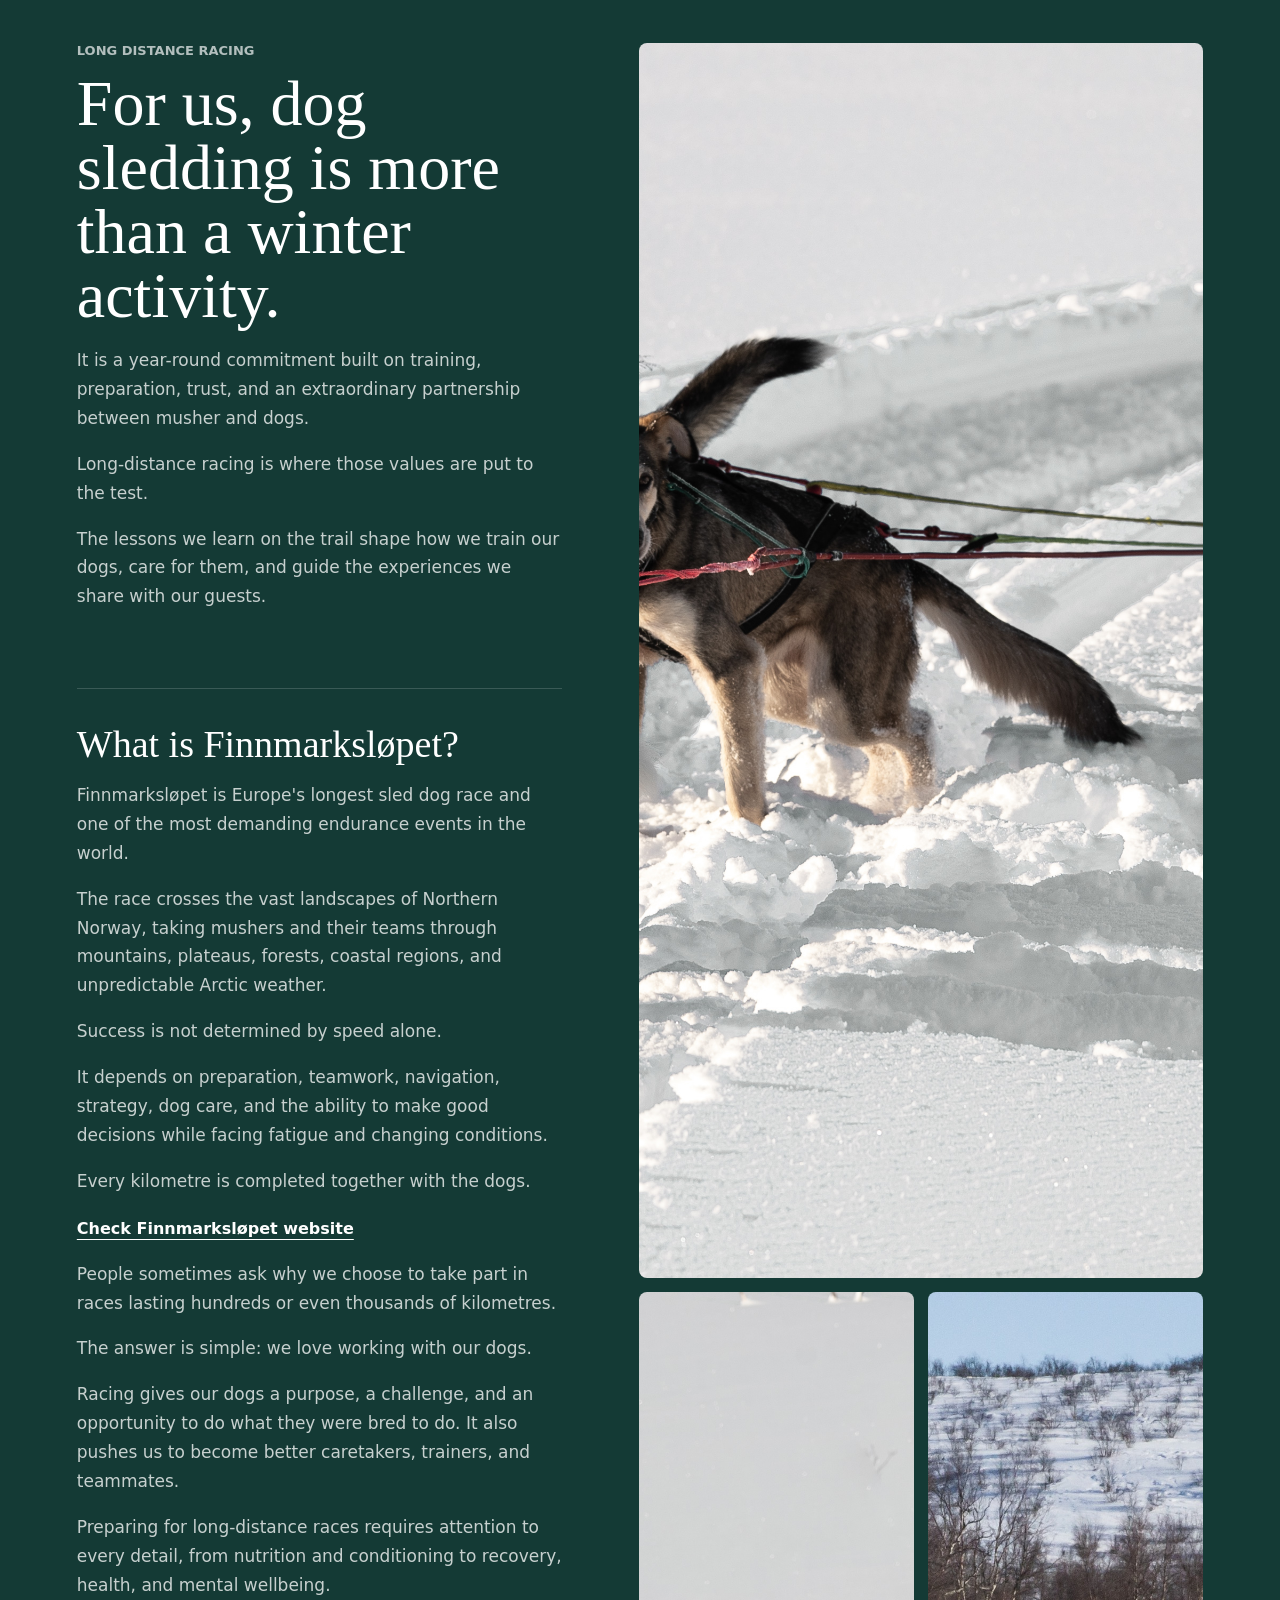
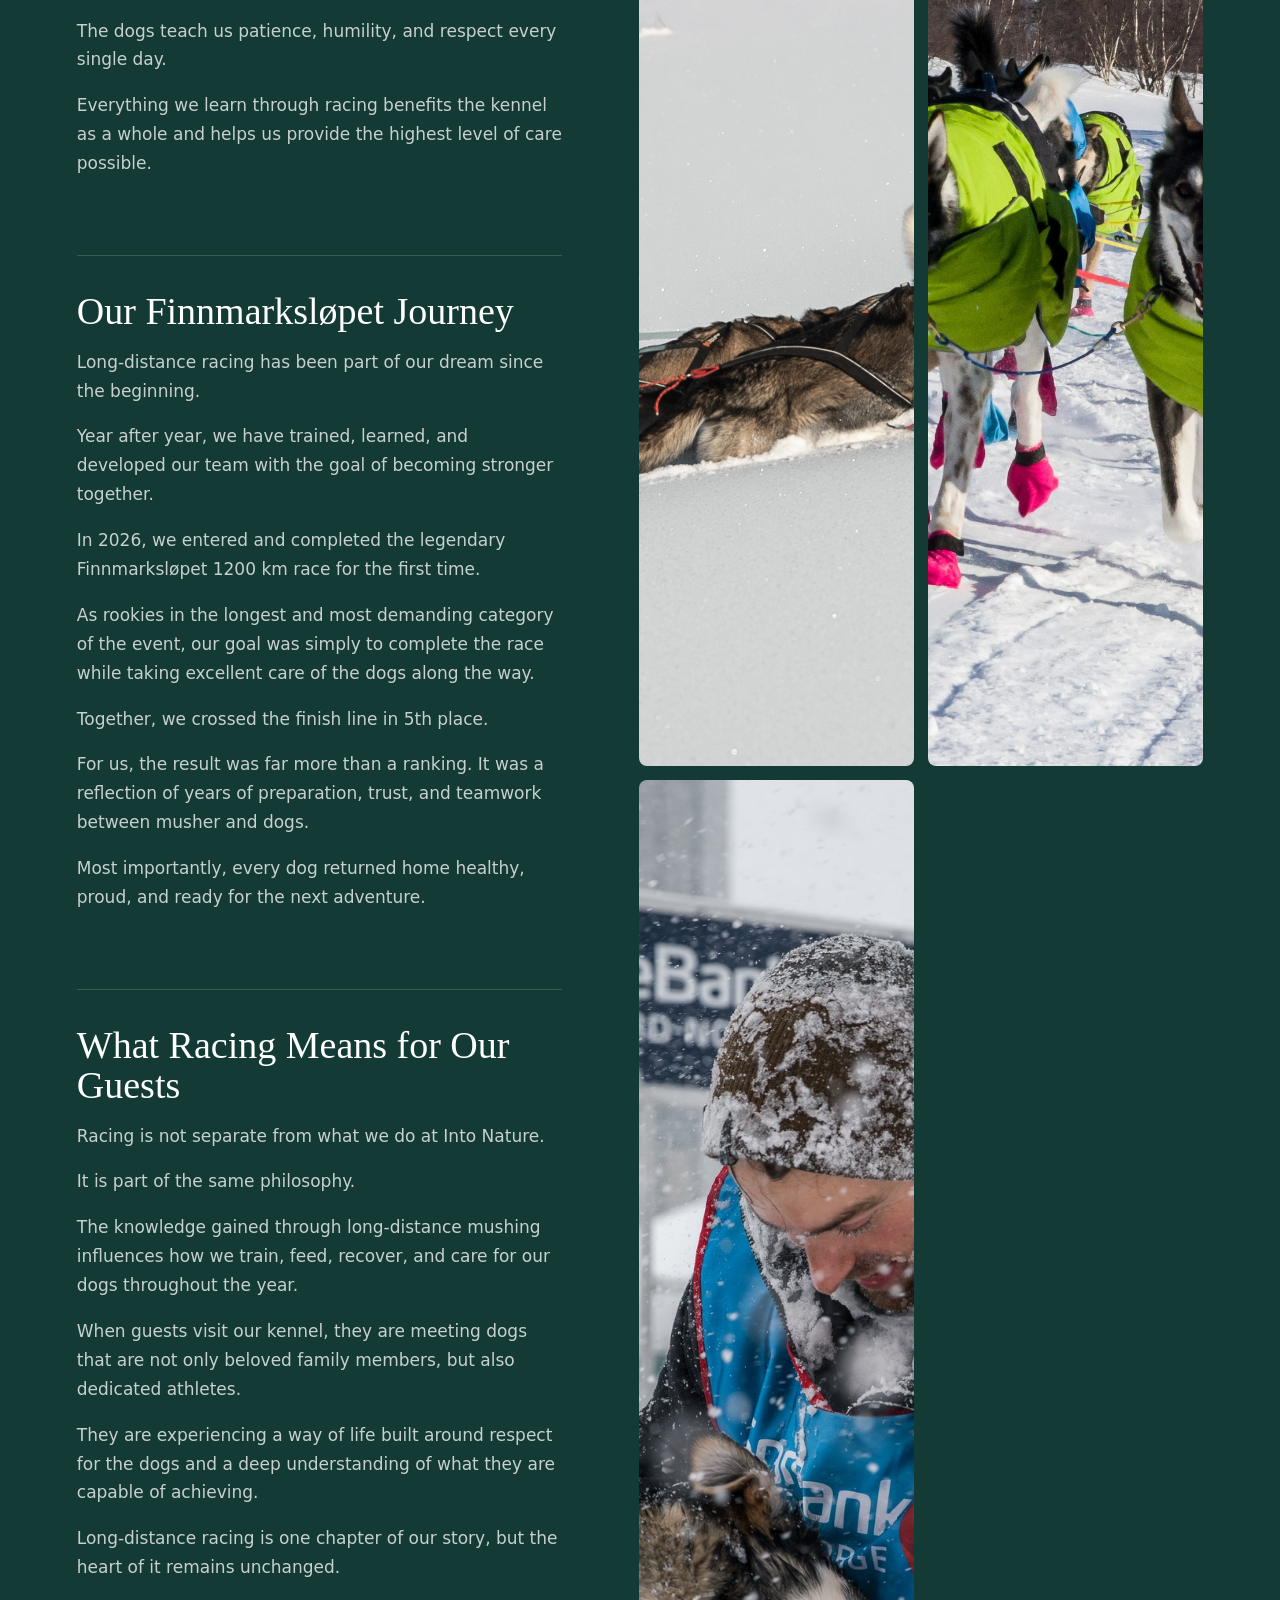
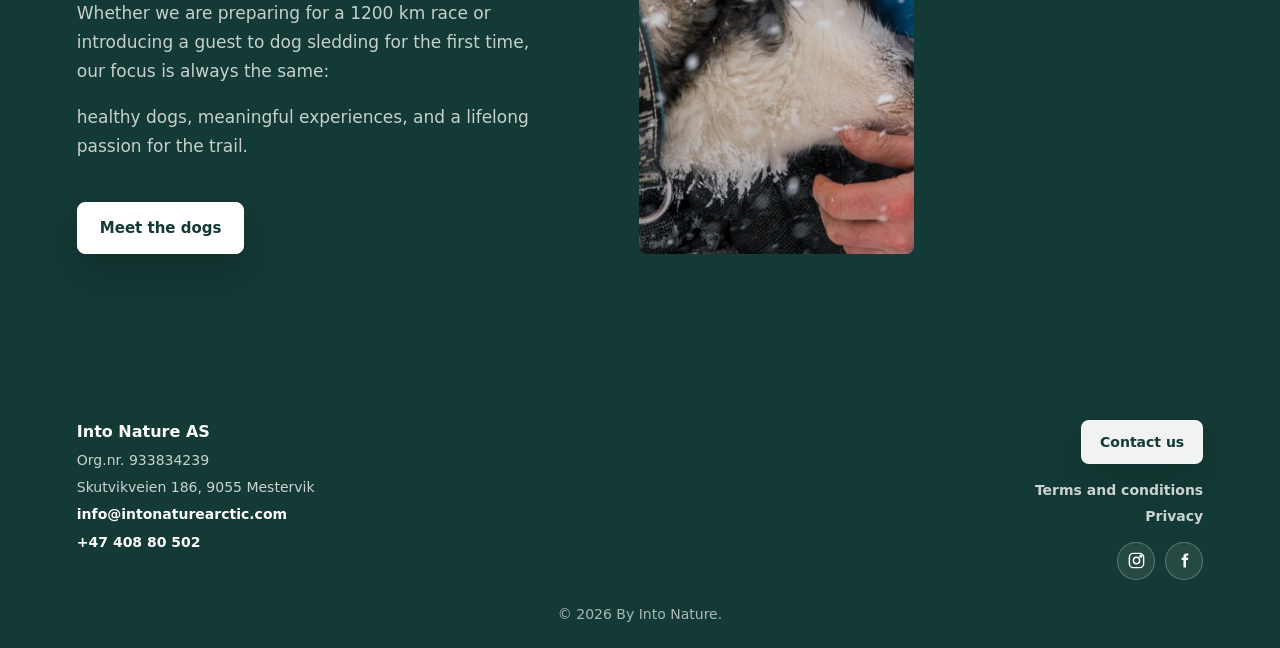
==== commit 1c736e1e: "- Reworked mobile navigation so the menu button stays in the header instead of floating over page co" ====
--- a/about.html
+++ b/about.html
@@ -20,8 +20,8 @@
         <a href="index.html#top">Home</a>
         <a href="index.html#adventures">Adventures</a>
         <a href="index.html#welfare">Dogs &amp; Welfare</a>
+        <a href="index.html#faq">FAQ</a>
         <a href="about.html">About</a>
-        <a href="index.html#faq">FAQ</a>
       </nav>
       <button class="menu-toggle" type="button" aria-expanded="false" aria-controls="mobile-menu">
         <span class="menu-toggle-lines" aria-hidden="true"></span>
@@ -38,8 +38,9 @@
         <a href="index.html#top">Home</a>
         <a href="index.html#adventures">Adventures</a>
         <a href="index.html#welfare">Dogs &amp; Welfare</a>
+        <a href="index.html#faq">FAQ</a>
         <a href="about.html">About</a>
-        <a href="index.html#faq">FAQ</a>
+        <a class="mobile-book-link" href="index.html#booking">Book</a>
       </nav>
     </header>
 
--- a/css/styles.css
+++ b/css/styles.css
@@ -201,6 +201,19 @@
 .mobile-menu a:hover,
 .mobile-menu a:focus-visible {
   background: rgba(255, 255, 255, 0.1);
+}
+
+.mobile-book-link {
+  margin-top: 8px;
+  border: 1px solid rgba(255, 255, 255, 0.34);
+  background: rgba(255, 255, 255, 0.92);
+  color: var(--pine);
+}
+
+.mobile-book-link:hover,
+.mobile-book-link:focus-visible {
+  background: var(--white);
+  color: var(--pine);
 }
 
 .nav-links a,
@@ -1545,6 +1558,35 @@
   font-weight: 700;
 }
 
+.privacy-consent {
+  display: flex;
+  align-items: flex-start;
+  gap: 12px;
+  border: 1px solid rgba(20, 58, 53, 0.12);
+  border-radius: 8px;
+  padding: 14px 16px;
+  background: rgba(238, 245, 242, 0.72);
+  color: var(--muted);
+  font-size: 14px;
+  font-weight: 700;
+  line-height: 1.45;
+}
+
+.privacy-consent input {
+  width: 18px;
+  height: 18px;
+  flex: 0 0 auto;
+  margin-top: 1px;
+  accent-color: var(--pine);
+}
+
+.privacy-consent a {
+  color: var(--pine);
+  font-weight: 900;
+  text-decoration: underline;
+  text-underline-offset: 3px;
+}
+
 .contact-form .button {
   margin-top: 22px;
 }
@@ -2258,7 +2300,7 @@
 
   .menu-toggle {
     display: inline-flex;
-    order: -1;
+    order: 2;
   }
 
   .page-brand {
@@ -2267,11 +2309,17 @@
   }
 
   .header-actions {
+    order: 1;
     flex: 0 0 auto;
+    gap: 0;
   }
 
   .language-toggle {
     width: 124px;
+  }
+
+  .nav-cta {
+    display: none;
   }
 
   .mobile-menu.is-open {
@@ -2327,6 +2375,10 @@
   .activity-section,
   .activity-section:nth-of-type(even) {
     grid-template-columns: 1fr;
+  }
+
+  .activity-section + .activity-section {
+    border-top: 1px solid rgba(20, 58, 53, 0.14);
   }
 
   .faq-page-section,
@@ -2435,12 +2487,11 @@
   }
 
   .nav-cta {
-    min-width: 66px;
-    min-height: 38px;
+    display: none;
   }
 
   .header-actions {
-    gap: 14px;
+    gap: 0;
   }
 
   .language-toggle {
@@ -2460,28 +2511,26 @@
   }
 
   .menu-toggle {
-    position: fixed;
-    top: 86px;
+    position: static;
+    z-index: auto;
+    min-height: 38px;
+    border-color: rgba(255, 255, 255, 0.3);
+    padding: 0 11px;
+    background: rgba(255, 255, 255, 0.13);
+    box-shadow: none;
+  }
+
+  .menu-toggle span:last-child {
+    display: none;
+  }
+
+  .mobile-menu {
+    position: absolute;
+    top: calc(100% + 4px);
+    right: 16px;
     left: 16px;
-    z-index: 999;
-    min-height: 42px;
-    border-color: rgba(255, 255, 255, 0.3);
-    padding: 0 14px;
-    background: rgba(8, 26, 25, 0.86);
-    box-shadow: 0 16px 38px rgba(5, 18, 17, 0.22);
-  }
-
-  .menu-toggle span:last-child {
-    display: inline;
-  }
-
-  .mobile-menu {
-    position: fixed;
-    top: 134px;
-    right: auto;
-    left: 16px;
-    z-index: 998;
-    width: min(280px, calc(100vw - 32px));
+    z-index: auto;
+    width: auto;
     border-color: rgba(255, 255, 255, 0.2);
     background: rgba(8, 26, 25, 0.96);
     box-shadow: 0 22px 54px rgba(5, 18, 17, 0.32);
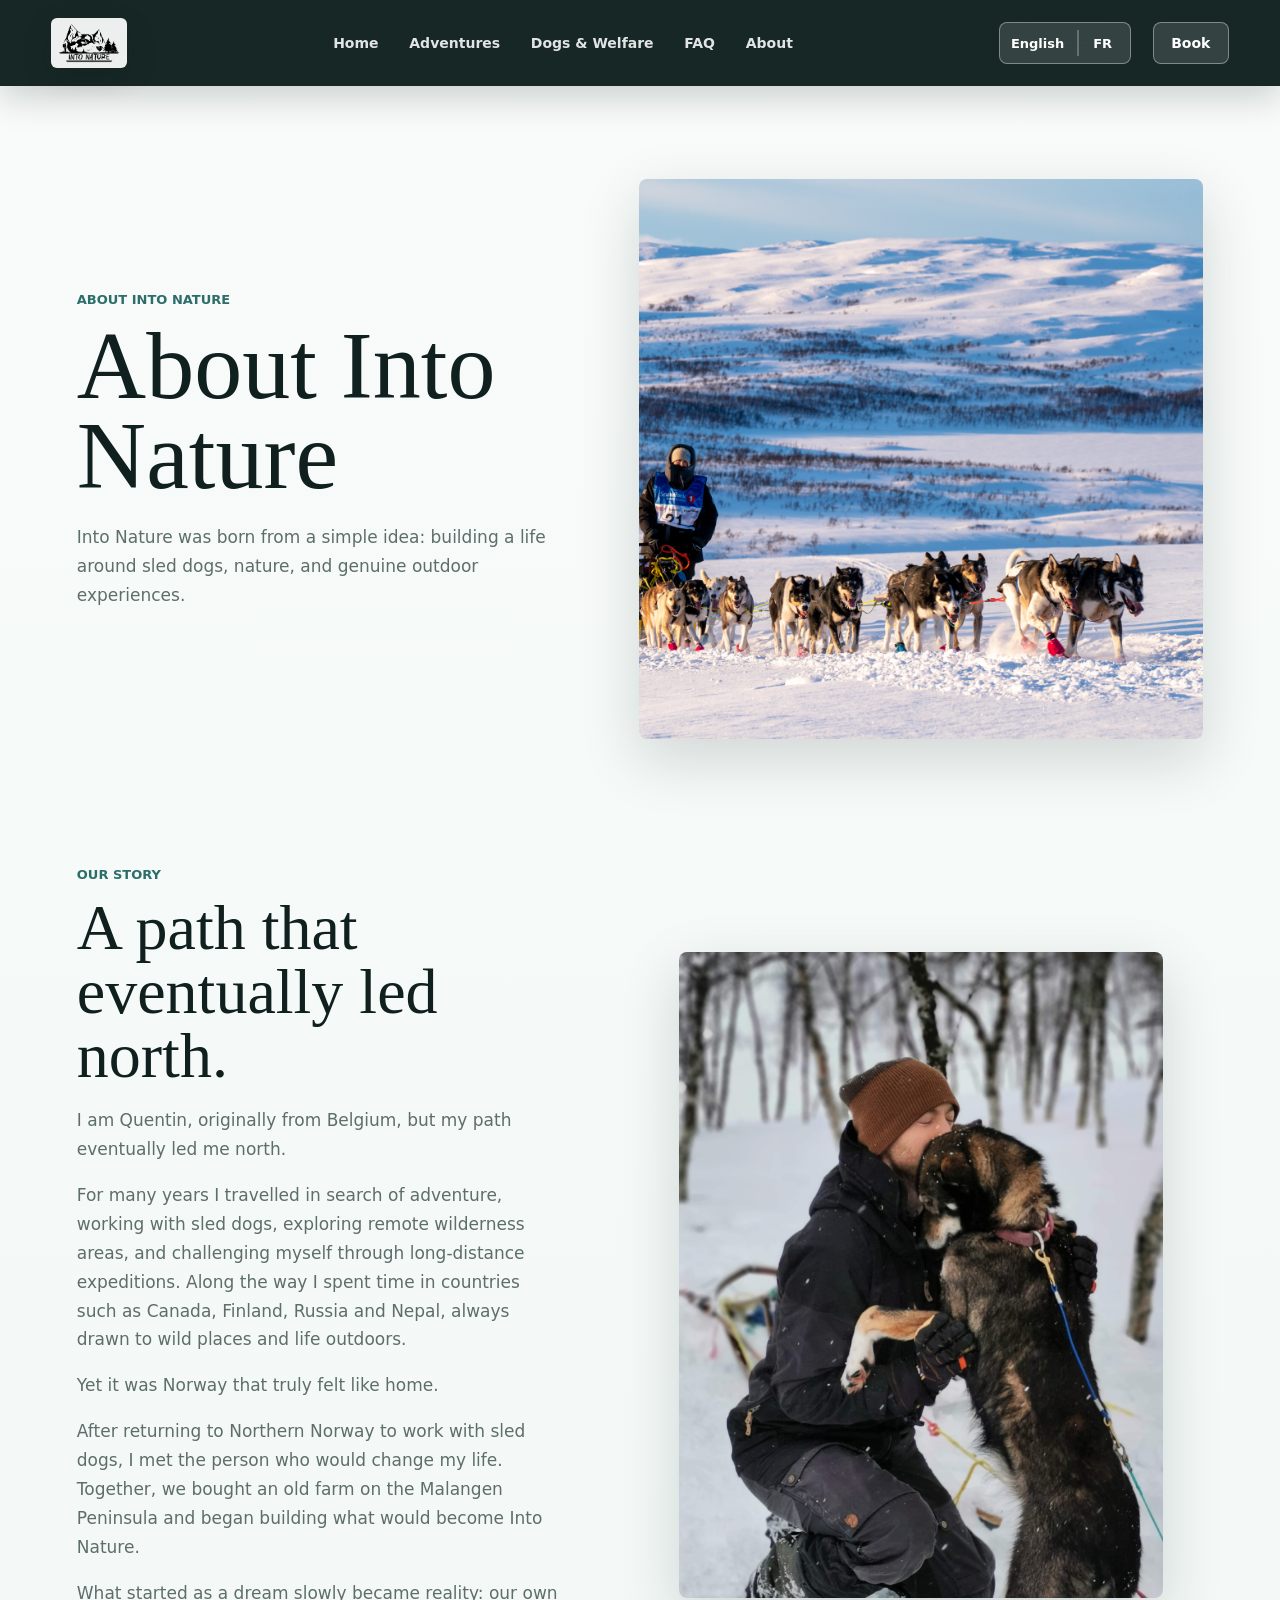
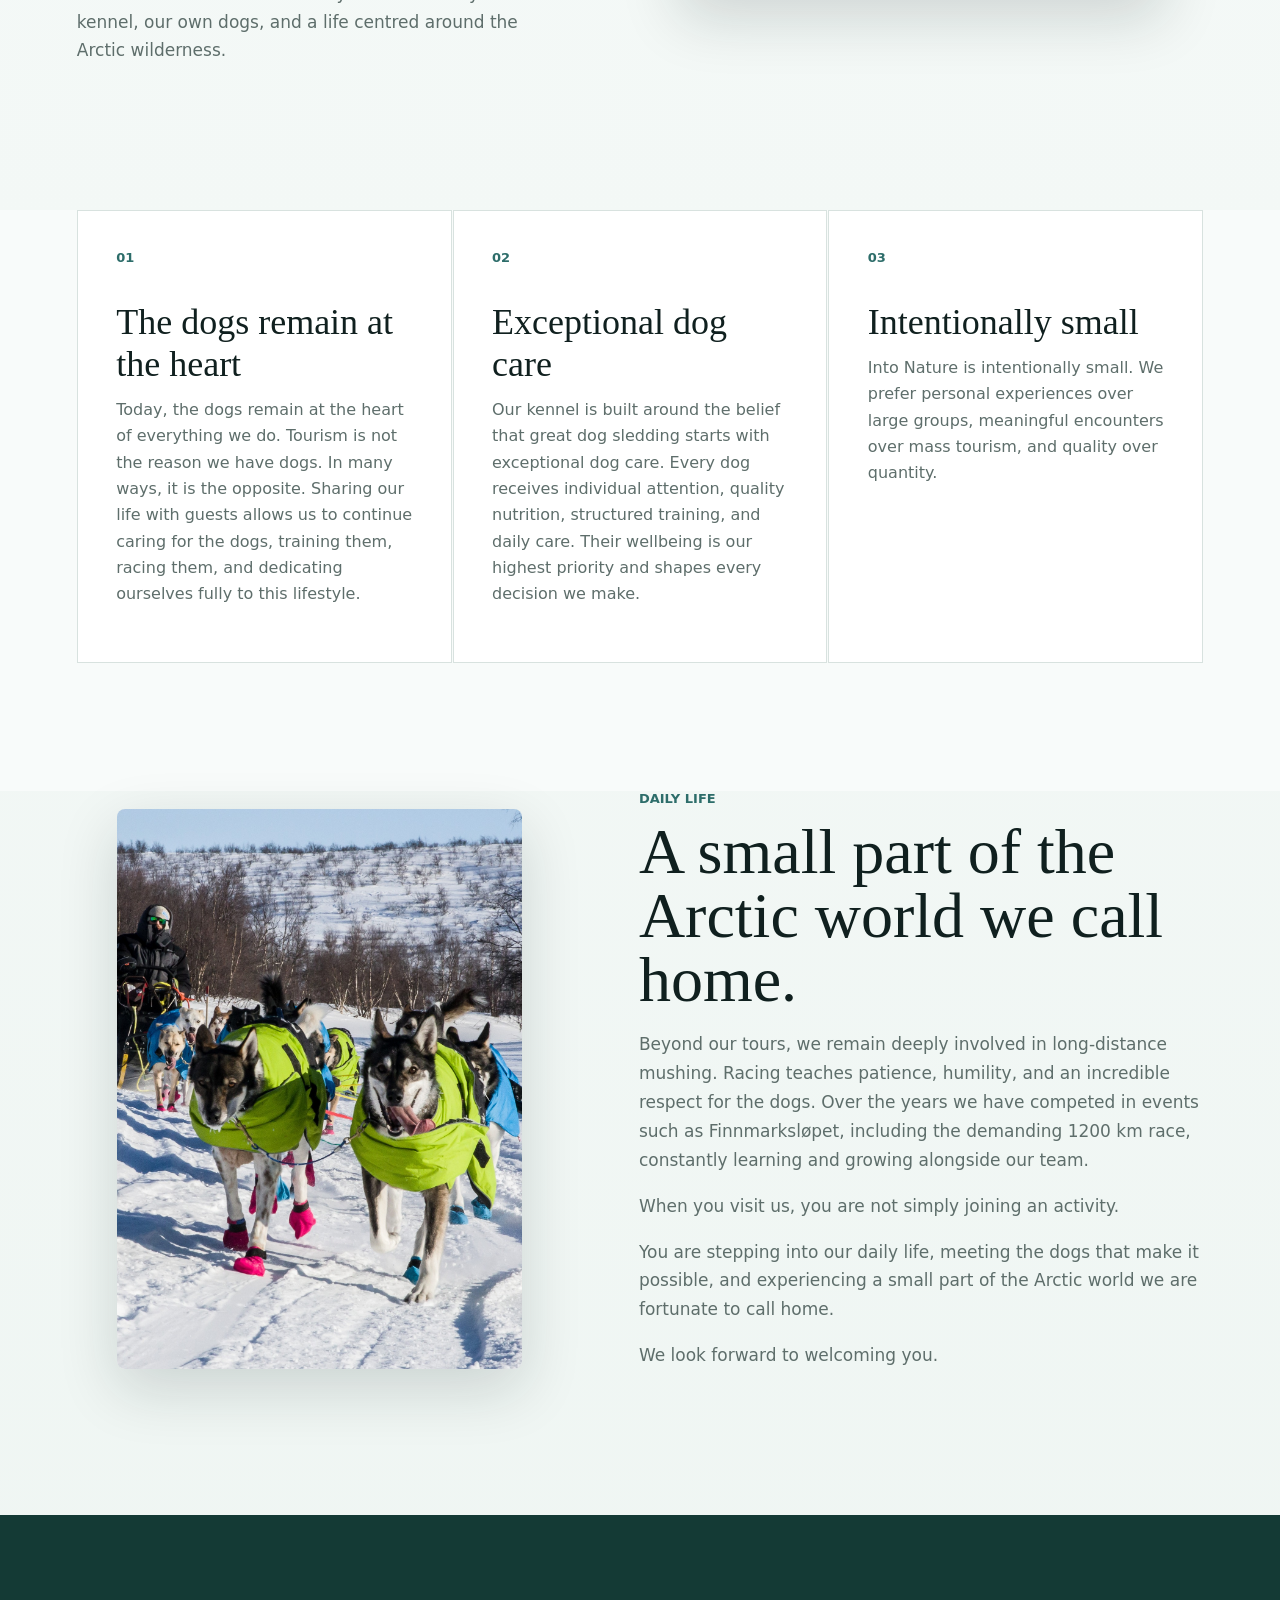
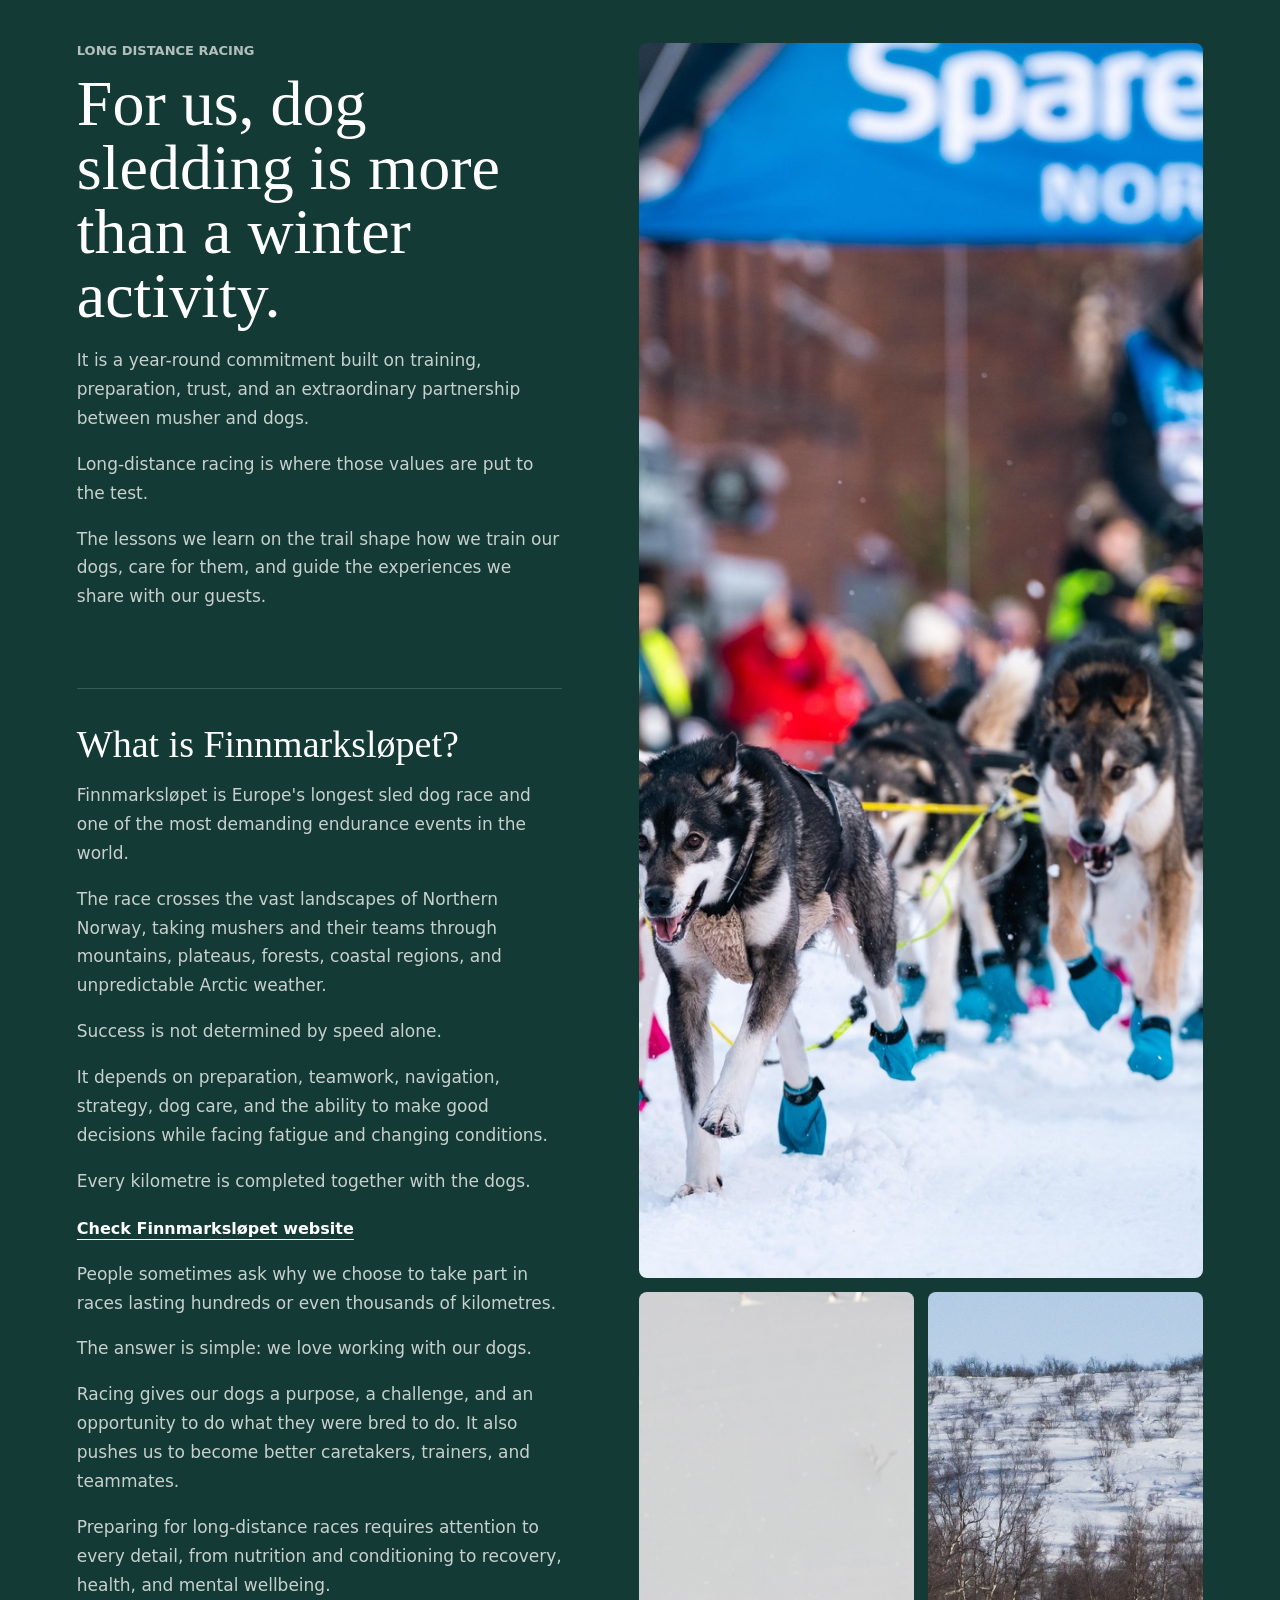
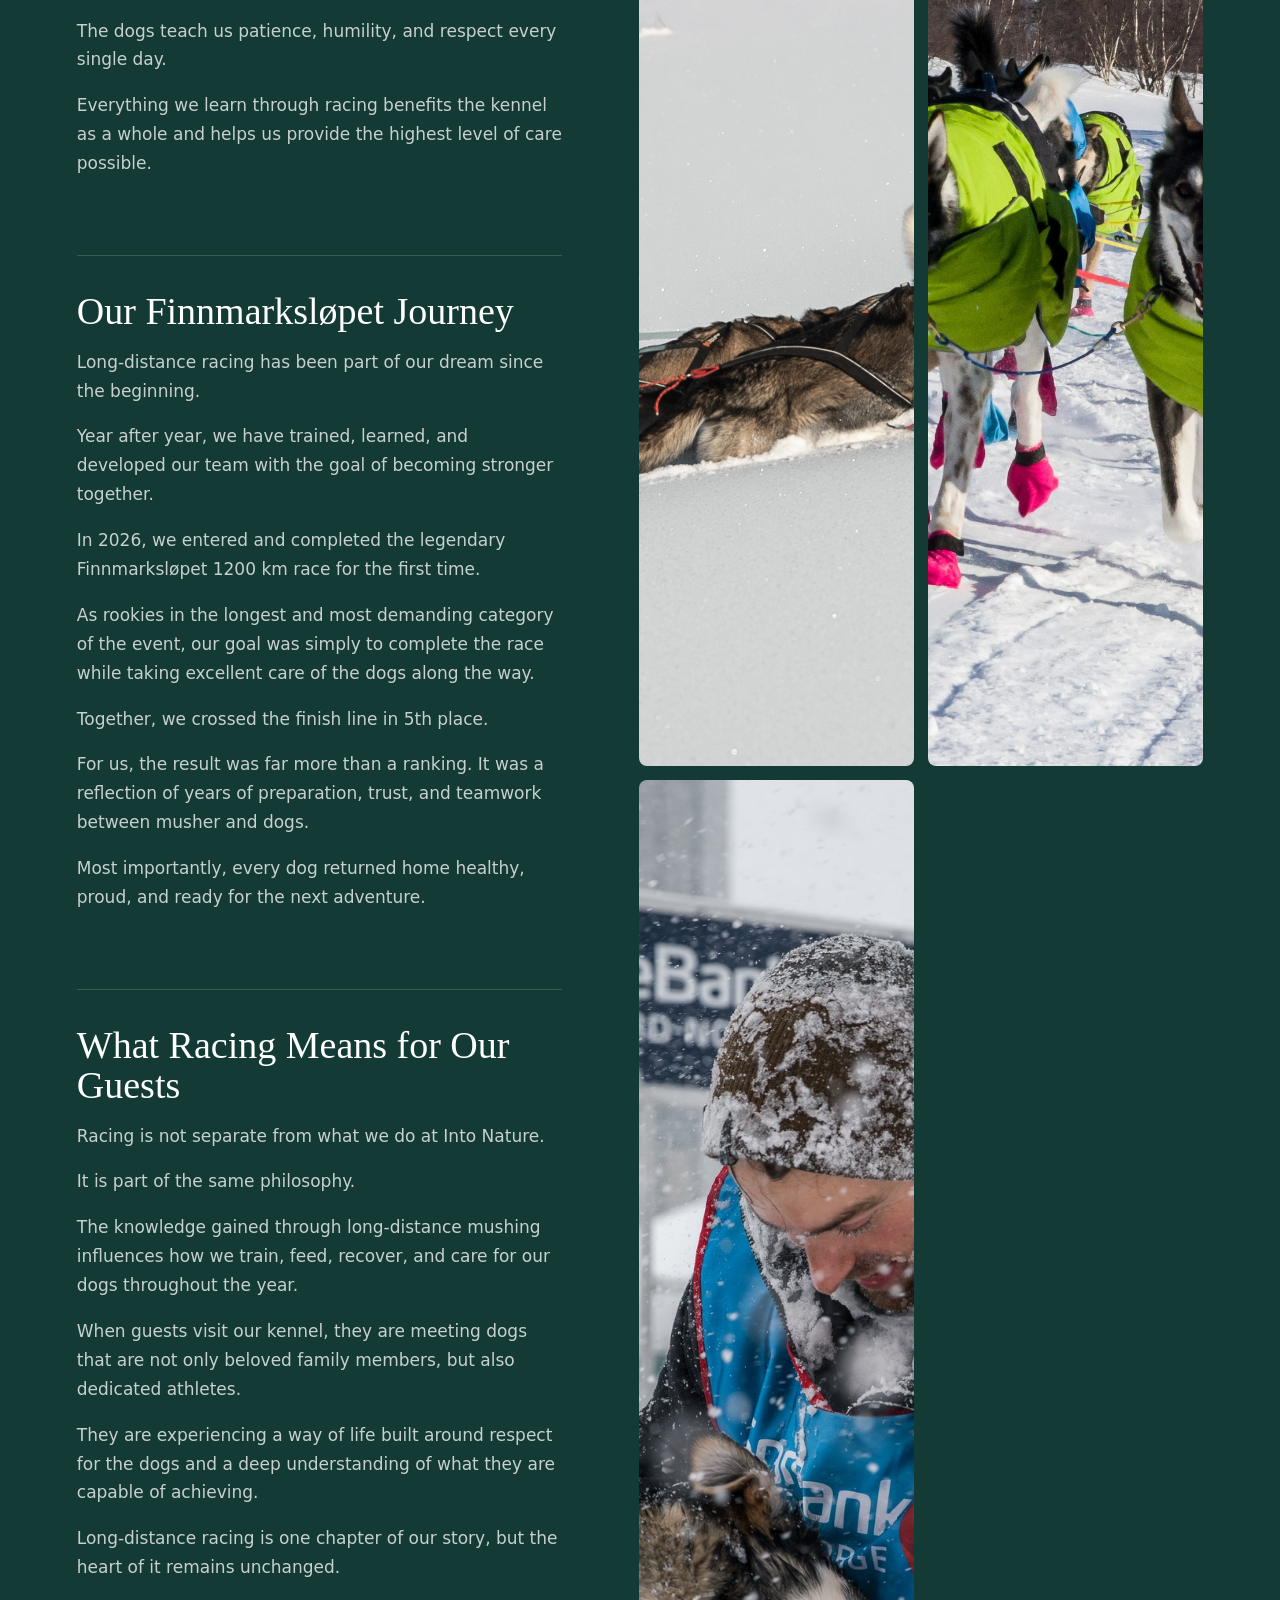
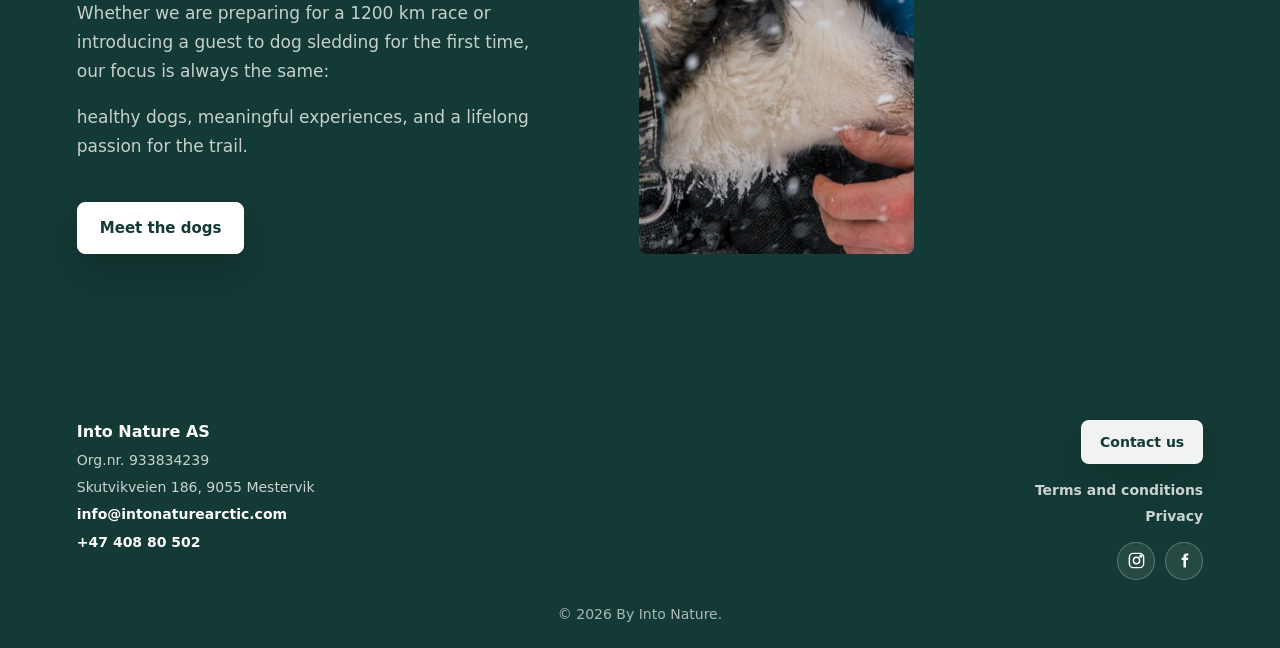
==== commit 4d2d0fbd: "Add booking page and contact form backend - Added a dedicated booking page with the RetailUnbound bo" ====
--- a/about.html
+++ b/about.html
@@ -32,7 +32,7 @@
           <span class="language-toggle-current">English</span>
           <span class="language-toggle-next">FR</span>
         </button>
-        <a class="nav-cta" href="index.html#booking">Book</a>
+        <a class="nav-cta" href="booking.html">Book</a>
       </div>
       <nav class="mobile-menu" id="mobile-menu" aria-label="Mobile menu">
         <a href="index.html#top">Home</a>
@@ -40,7 +40,7 @@
         <a href="index.html#welfare">Dogs &amp; Welfare</a>
         <a href="index.html#faq">FAQ</a>
         <a href="about.html">About</a>
-        <a class="mobile-book-link" href="index.html#booking">Book</a>
+        <a class="mobile-book-link" href="booking.html">Book</a>
       </nav>
     </header>
 
--- a/css/styles.css
+++ b/css/styles.css
@@ -660,6 +660,17 @@
   font-weight: 760;
 }
 
+.tour-card li.price-pill {
+  display: inline-flex;
+  align-items: center;
+  gap: 9px;
+}
+
+.tour-card li.price-pill span + span {
+  border-left: 1px solid rgba(20, 58, 53, 0.22);
+  padding-left: 9px;
+}
+
 .tour-card-btn {
   display: inline-flex;
   min-height: 42px;
@@ -1046,6 +1057,26 @@
   padding: 0 24px 24px;
   color: var(--muted);
   line-height: 1.65;
+}
+
+.faq-action-link {
+  display: inline-flex;
+  min-height: 40px;
+  align-items: center;
+  justify-content: center;
+  margin: 0 24px 24px;
+  border: 1px solid rgba(20, 58, 53, 0.22);
+  border-radius: 8px;
+  padding: 0 14px;
+  background: var(--pine);
+  color: var(--white);
+  font-size: 14px;
+  font-weight: 850;
+}
+
+.faq-action-link:hover,
+.faq-action-link:focus-visible {
+  background: #235f59;
 }
 
 .booking-cta {
@@ -1382,9 +1413,18 @@
   background: linear-gradient(180deg, var(--snow), #eef5f2 58%, var(--snow));
 }
 
+.booking-page {
+  background: linear-gradient(180deg, var(--snow), #eef5f2 58%, var(--snow));
+}
+
 .faq-hero {
   max-width: 980px;
   padding: clamp(140px, 14vw, 190px) clamp(20px, 6vw, 86px) clamp(54px, 7vw, 90px);
+}
+
+.booking-hero {
+  max-width: 980px;
+  padding: clamp(140px, 14vw, 190px) clamp(20px, 6vw, 86px) clamp(36px, 5vw, 70px);
 }
 
 .faq-hero h1 {
@@ -1395,6 +1435,14 @@
   line-height: 0.94;
 }
 
+.booking-hero h1 {
+  max-width: 900px;
+  margin-bottom: 22px;
+  color: var(--ink);
+  font-size: clamp(48px, 7.5vw, 100px);
+  line-height: 0.94;
+}
+
 .faq-hero p {
   max-width: 720px;
   color: var(--muted);
@@ -1402,6 +1450,25 @@
   line-height: 1.65;
 }
 
+.booking-hero p {
+  max-width: 720px;
+  color: var(--muted);
+  font-size: 18px;
+  line-height: 1.65;
+}
+
+.booking-frame-section {
+  padding: 0 clamp(20px, 6vw, 86px) clamp(70px, 8vw, 112px);
+}
+
+.booking-frame {
+  display: block;
+  min-height: 900px;
+  border-radius: 8px;
+  background: var(--white);
+  box-shadow: 0 18px 42px rgba(16, 54, 50, 0.12);
+}
+
 .faq-page-section,
 .contact-section {
   padding: clamp(70px, 8vw, 112px) clamp(20px, 6vw, 86px);
@@ -1455,6 +1522,14 @@
   display: grid;
   grid-template-columns: repeat(2, minmax(0, 1fr));
   gap: 18px;
+}
+
+.form-honeypot {
+  position: absolute;
+  left: -9999px;
+  width: 1px;
+  height: 1px;
+  overflow: hidden;
 }
 
 .contact-form label {
@@ -1591,11 +1666,24 @@
   margin-top: 22px;
 }
 
+.contact-form .button:disabled {
+  cursor: wait;
+  opacity: 0.72;
+}
+
 .form-status {
   margin: 16px 0 0;
   color: var(--muted);
   font-size: 14px;
   line-height: 1.55;
+}
+
+.form-status.is-success {
+  color: #1b6b43;
+}
+
+.form-status.is-error {
+  color: #9f2f2f;
 }
 
 .activity-nav {
@@ -1778,6 +1866,19 @@
   line-height: 1.68;
 }
 
+.expedition-info-grid {
+  display: grid;
+  grid-template-columns: repeat(2, minmax(0, 1fr));
+  align-items: stretch;
+  gap: 16px;
+}
+
+.expedition-info-grid > div {
+  display: block;
+  width: 100%;
+  margin: 0;
+}
+
 .activity-columns p:last-child,
 .activity-text-block p:last-child,
 .activity-note p:last-child {
@@ -1794,6 +1895,10 @@
 
 .activity-text-block {
   margin: 0 0 14px;
+}
+
+.activity-text-block.expedition-feature {
+  margin-bottom: 20px;
 }
 
 .activity-note {
@@ -2647,6 +2752,10 @@
     grid-template-columns: 1fr;
   }
 
+  .expedition-info-grid {
+    grid-template-columns: 1fr;
+  }
+
   .activity-content .button {
     width: 100%;
   }
@@ -2791,10 +2900,20 @@
   }
 
   .faq-hero,
+  .booking-hero,
   .faq-page-section,
-  .contact-section {
+  .contact-section,
+  .booking-frame-section {
     padding-right: 16px;
     padding-left: 16px;
+  }
+
+  .booking-frame-section {
+    padding-bottom: 56px;
+  }
+
+  .booking-frame {
+    min-height: 780px;
   }
 
   .form-grid {
